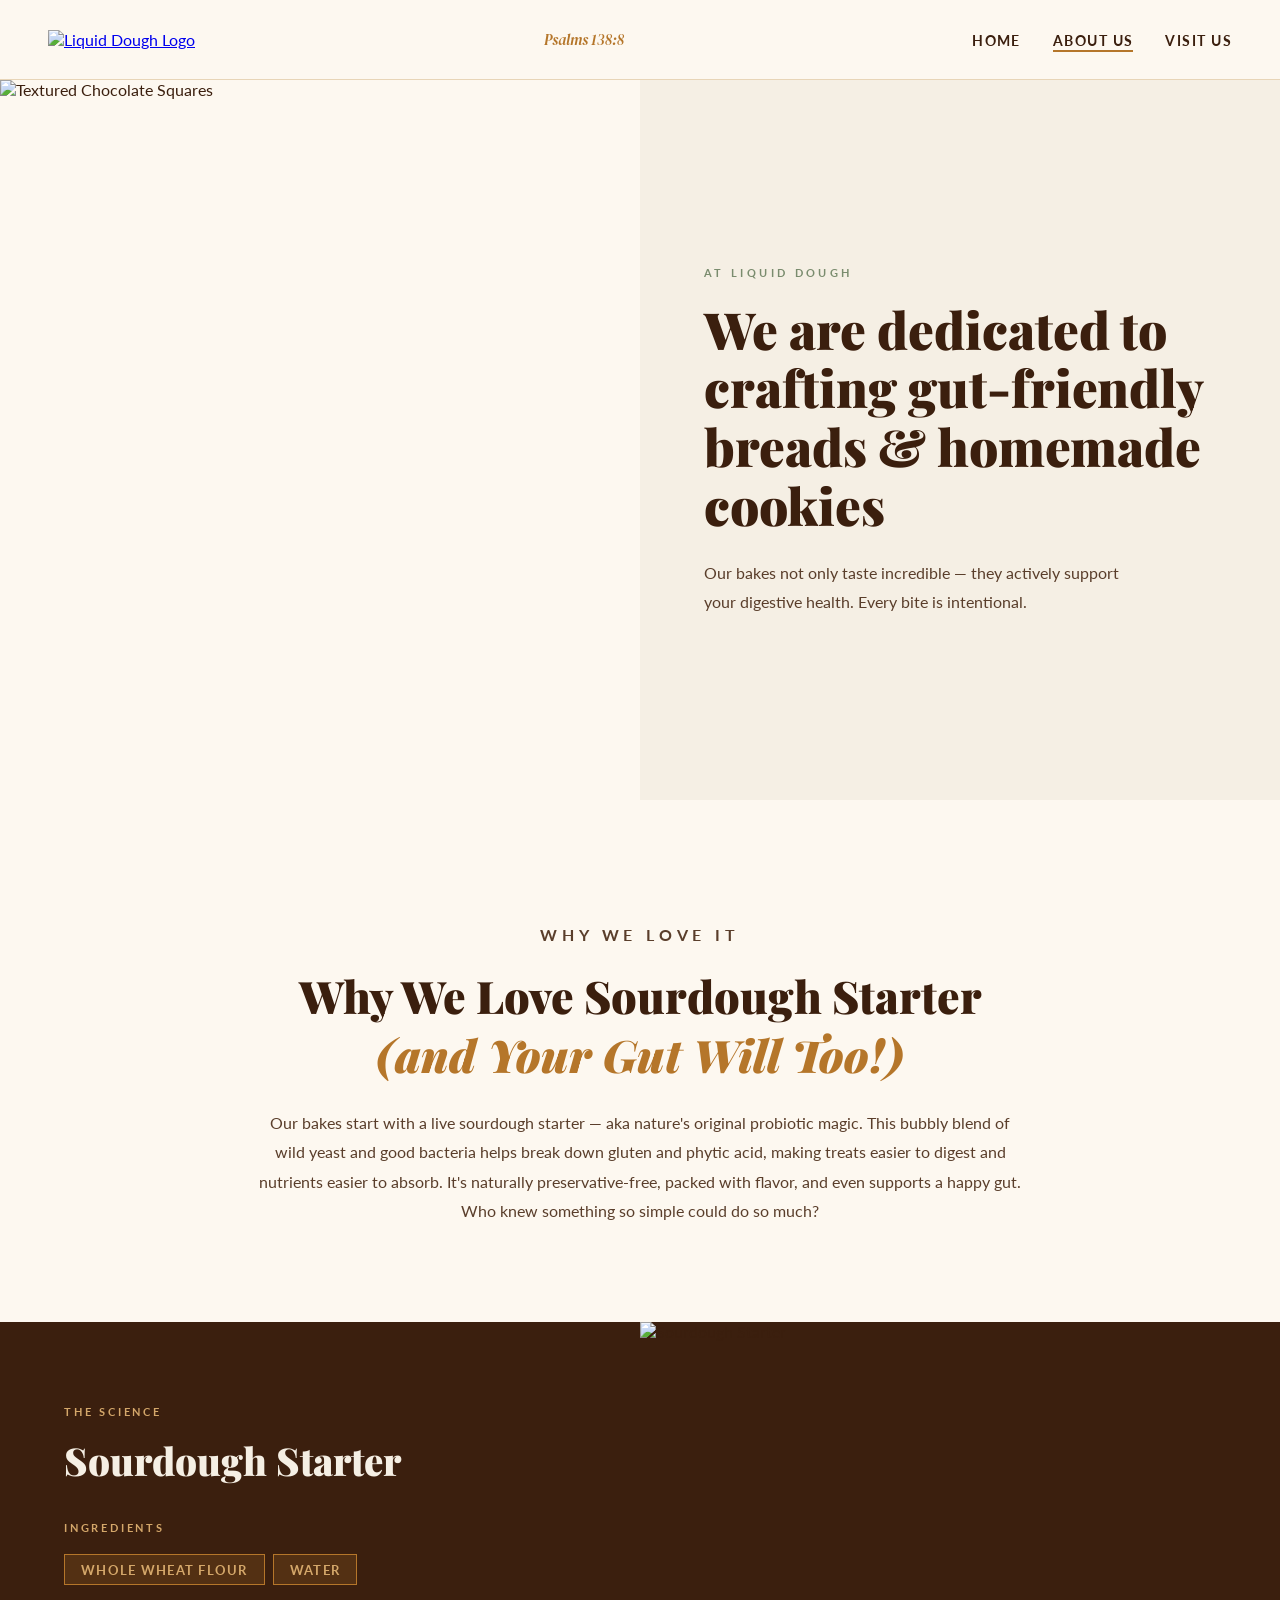
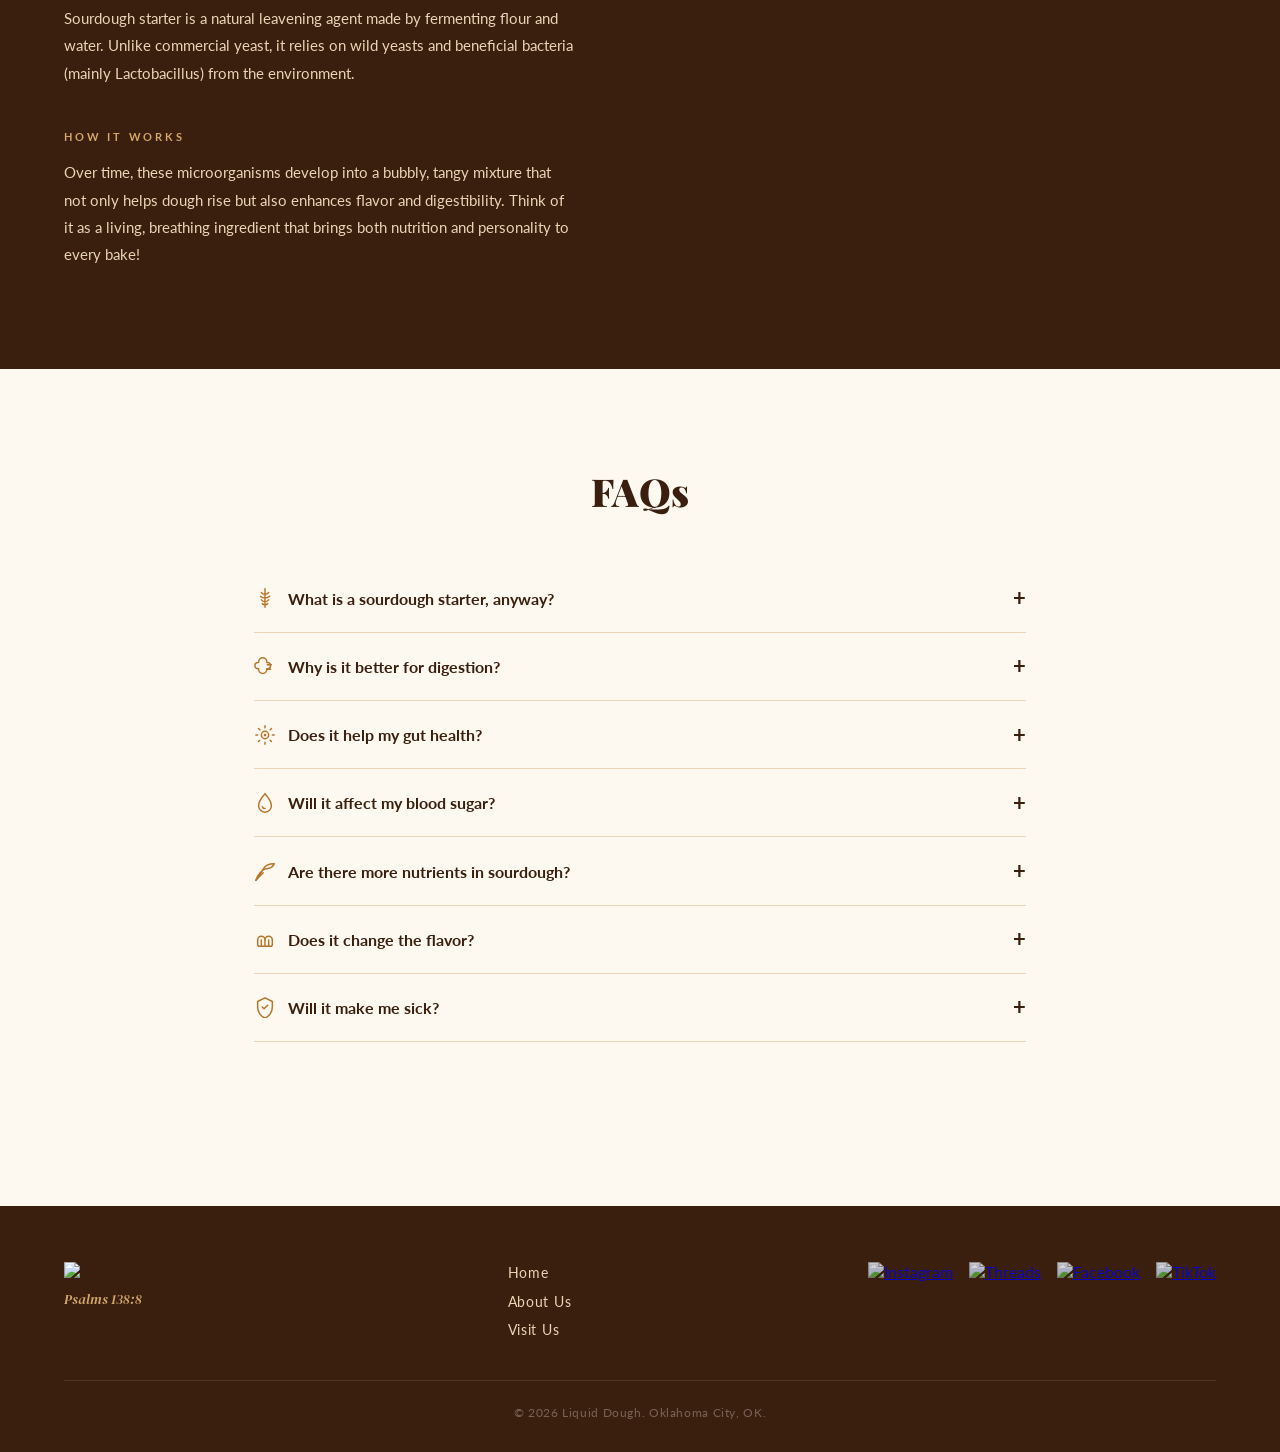
==== about.html @ f02ff195 "Update about.html" ====
<!DOCTYPE html>
<html lang="en">
<head>
  <meta charset="UTF-8" />
  <meta name="viewport" content="width=device-width, initial-scale=1.0" />
  <title>About Us | Liquid Dough</title>
  <link href="https://fonts.googleapis.com/css2?family=Playfair+Display:ital,wght@0,400;0,700;0,900;1,400;1,700&family=DM+Serif+Display:ital@0;1&family=Lato:wght@300;400;700&display=swap" rel="stylesheet">
  <style>
    *, *::before, *::after { box-sizing: border-box; margin: 0; padding: 0; }

    :root {
      --cream: #f5efe4;
      --warm-white: #fdf8f0;
      --chocolate: #3b1f0e;
      --caramel: #b5762a;
      --tan: #d4a76a;
      --sage: #7a8c6e;
      --rust: #b84c2b;
      --light-tan: #e8d5b7;
    }

    html { scroll-behavior: smooth; }
    body { background-color: var(--warm-white); color: var(--chocolate); font-family: 'Lato', sans-serif; overflow-x: hidden; }

    /* NAV */
    nav {
      position: fixed; top: 0; left: 0; right: 0; z-index: 100;
      display: flex; align-items: center; justify-content: space-between;
      padding: 0 3rem; height: 80px;
      background: rgba(253,248,240,0.92); backdrop-filter: blur(8px);
      border-bottom: 1px solid var(--light-tan);
    }
    .nav-logo img { height: 56px; transition: transform .3s; }
    .nav-logo img:hover { transform: rotate(-5deg) scale(1.05); }
    .nav-verse { font-family: 'DM Serif Display', serif; font-style: italic; color: var(--caramel); font-size: .95rem; }
    .nav-links { display: flex; gap: 2rem; list-style: none; }
    .nav-links a {
      text-decoration: none; color: var(--chocolate); font-size: .9rem;
      font-weight: 700; letter-spacing: .1em; text-transform: uppercase;
      position: relative; padding-bottom: 3px;
    }
    .nav-links a::after {
      content: ''; position: absolute; bottom: 0; left: 0; right: 0;
      height: 2px; background: var(--caramel);
      transform: scaleX(0); transform-origin: left; transition: transform .3s ease;
    }
    .nav-links a:hover::after, .nav-links a.active::after { transform: scaleX(1); }

    /* HERO */
    .about-hero {
      margin-top: 80px;
      display: grid;
      grid-template-columns: 1fr 1fr;
      min-height: 80vh;
    }
    .about-hero-img { overflow: hidden; }
    .about-hero-img img { width: 100%; height: 100%; object-fit: cover; animation: slowZoom 8s ease-out forwards; }
    .about-hero-text {
      background: var(--cream);
      display: flex; flex-direction: column; justify-content: center;
      padding: 5rem 4rem;
    }
    .about-hero-text .tag-label { font-size: .7rem; font-weight: 700; letter-spacing: .3em; text-transform: uppercase; color: var(--sage); margin-bottom: 1rem; }
    .about-hero-text h1 {
      font-family: 'Playfair Display', serif;
      font-size: clamp(2rem, 4vw, 3.5rem);
      font-weight: 900; line-height: 1.15; margin-bottom: 1.5rem;
      opacity: 0; animation: fadeUp .7s .3s forwards;
    }
    .about-hero-text p {
      font-size: 1rem; line-height: 1.8; color: #5a3e2b; max-width: 440px;
      opacity: 0; animation: fadeUp .7s .5s forwards;
    }

    /* WHY SOURDOUGH */
    .why-section { padding: 6rem 4rem; max-width: 900px; margin: 0 auto; text-align: center; }
    .why-section h2 { font-family: 'Playfair Display', serif; font-size: clamp(1.8rem, 3.5vw, 3rem); font-weight: 900; margin-bottom: .5rem; }
    .why-section h2 em { font-style: italic; color: var(--caramel); display: block; }
    .why-section p { font-size: 1rem; line-height: 1.85; color: #5a3e2b; margin-top: 1.5rem; }

    /* STARTER CARD */
    .starter-section {
      background: var(--chocolate);
      display: grid;
      grid-template-columns: 1fr 1fr;
      gap: 0;
      min-height: 60vh;
    }
    .starter-text { padding: 5rem 4rem; display: flex; flex-direction: column; justify-content: center; }
    .starter-text h3 { font-family: 'Playfair Display', serif; font-size: clamp(1.8rem, 3vw, 2.8rem); font-weight: 900; color: var(--cream); margin-bottom: 1.5rem; }
    .starter-text .starter-label { font-size: .7rem; font-weight: 700; letter-spacing: .25em; text-transform: uppercase; color: var(--tan); margin-bottom: .75rem; }
    .starter-text p { font-size: .95rem; line-height: 1.8; color: var(--light-tan); margin-bottom: 1.25rem; }
    .ingredient-pill {
      display: inline-block;
      background: rgba(181,118,42,.2);
      border: 1px solid var(--caramel);
      color: var(--tan);
      font-size: .8rem;
      font-weight: 700;
      letter-spacing: .1em;
      text-transform: uppercase;
      padding: .4rem 1rem;
      margin: .25rem .25rem 0 0;
    }
    .starter-img { overflow: hidden; }
    .starter-img img { width: 100%; height: 100%; object-fit: cover; transition: transform .8s ease; }
    .starter-img:hover img { transform: scale(1.04); }

    /* FAQ */
    .faq-section { padding: 6rem 4rem; max-width: 900px; margin: 0 auto; }
    .faq-section h2 { font-family: 'Playfair Display', serif; font-size: clamp(1.8rem, 3vw, 2.8rem); font-weight: 900; margin-bottom: 3rem; text-align: center; }
    .faq-item {
      border-bottom: 1px solid var(--light-tan);
      padding: 0;
      margin-bottom: 0;
      overflow: hidden;
    }
    .faq-q {
      width: 100%; background: none; border: none; cursor: pointer;
      display: flex; align-items: center; justify-content: space-between;
      padding: 1.4rem 0;
      font-family: 'Lato', sans-serif;
      font-size: 1rem; font-weight: 700; color: var(--chocolate);
      text-align: left; gap: 1rem;
    }
    .faq-q-inner {
      display: flex; align-items: center; gap: .75rem;
    }
    .faq-icon {
      width: 22px; height: 22px; flex-shrink: 0;
      color: var(--caramel);
    }
    .faq-q .faq-plus { font-size: 1.4rem; line-height: 1; transition: transform .3s; flex-shrink: 0; }
    .faq-item.open .faq-q .faq-plus { transform: rotate(45deg); }
    .faq-a {
      max-height: 0; overflow: hidden;
      font-size: .95rem; line-height: 1.8; color: #5a3e2b;
      transition: max-height .4s ease, padding .4s ease;
      padding-left: 2.75rem;
    }
    .faq-item.open .faq-a { max-height: 300px; padding-bottom: 1.25rem; }

    /* FOOTER */
    footer { background: var(--chocolate); padding: 3.5rem 4rem 2rem; }
    .footer-top { display: flex; justify-content: space-between; align-items: flex-start; flex-wrap: wrap; gap: 2rem; padding-bottom: 2rem; border-bottom: 1px solid rgba(255,255,255,.1); margin-bottom: 1.5rem; }
    .footer-brand img { height: 60px; margin-bottom: .5rem; }
    .footer-brand p { font-family: 'DM Serif Display', serif; font-style: italic; color: var(--tan); font-size: .9rem; }
    .footer-links { list-style: none; }
    .footer-links li { margin-bottom: .6rem; }
    .footer-links a { color: var(--light-tan); text-decoration: none; font-size: .85rem; letter-spacing: .05em; transition: color .2s; }
    .footer-links a:hover { color: var(--tan); }
    .footer-socials { display: flex; gap: 1rem; align-items: center; }
    .footer-socials a img { height: 30px; opacity: .8; transition: opacity .2s, transform .2s; }
    .footer-socials a:hover img { opacity: 1; transform: scale(1.15); }
    .footer-bottom { text-align: center; color: rgba(255,255,255,.3); font-size: .78rem; letter-spacing: .05em; }

    /* SCROLL REVEAL */
    .reveal { opacity: 0; transform: translateY(30px); transition: opacity .7s ease, transform .7s ease; }
    .reveal.visible { opacity: 1; transform: none; }

    .tag-label { font-size: .7rem; font-weight: 700; letter-spacing: .3em; text-transform: uppercase; color: var(--sage); margin-bottom: 1rem; }

    @keyframes fadeUp { to { opacity: 1; transform: none; } from { opacity: 0; transform: translateY(20px); } }
    @keyframes marquee { 0% { transform: translateX(0); } 100% { transform: translateX(-50%); } }
    @keyframes slowZoom { from { transform: scale(1.08); } to { transform: scale(1); } }

    @media (max-width: 768px) {
      nav { padding: 0 1.5rem; }
      .nav-verse { display: none; }
      .about-hero, .starter-section { grid-template-columns: 1fr; }
      .about-hero-text { padding: 3rem 1.5rem; }
      .about-hero-img { height: 55vw; }
      .why-section, .faq-section { padding: 4rem 1.5rem; }
      .starter-text { padding: 3rem 1.5rem; }
      .starter-img { height: 55vw; }
      footer { padding: 2.5rem 1.5rem 1.5rem; }
    }
  </style>
</head>
<body>

<nav>
  <a href="index.html" class="nav-logo">
    <img src="https://static.wixstatic.com/media/1f6547_4c6fc7a312854b838bf3c9f92f42eb90~mv2.png/v1/fill/w_112,h_112,al_c,q_85,usm_0.66_1.00_0.01,enc_avif,quality_auto/Liquid%20D%20LOGO.png" alt="Liquid Dough Logo" />
  </a>
  <span class="nav-verse">Psalms 138:8</span>
  <ul class="nav-links">
    <li><a href="index.html">Home</a></li>
    <li><a href="about.html" class="active">About Us</a></li>
    <li><a href="visit.html">Visit Us</a></li>
  </ul>
</nav>

<!-- HERO -->
<section class="about-hero">
  <div class="about-hero-img">
    <img src="https://static.wixstatic.com/media/11062b_d3035e46ddb74c469f4fc1bf6c858a73~mv2.jpg/v1/fill/w_610,h_640,al_c,q_85,usm_0.66_1.00_0.01,enc_avif,quality_auto/11062b_d3035e46ddb74c469f4fc1bf6c858a73~mv2.jpg" alt="Textured Chocolate Squares" />
  </div>
  <div class="about-hero-text">
    <p class="tag-label">At Liquid Dough</p>
    <h1>We are dedicated to crafting gut-friendly breads &amp; homemade cookies</h1>
    <p>Our bakes not only taste incredible — they actively support your digestive health. Every bite is intentional.</p>
  </div>
</section>

<!-- WHY SOURDOUGH -->
<section class="why-section">
  <div class="reveal">
    <p class="tag-label" style="text-align:center;">Why We Love It</p>
    <h2>Why We Love Sourdough Starter <em>(and Your Gut Will Too!)</em></h2>
    <p>Our bakes start with a live sourdough starter — aka nature's original probiotic magic. This bubbly blend of wild yeast and good bacteria helps break down gluten and phytic acid, making treats easier to digest and nutrients easier to absorb. It's naturally preservative-free, packed with flavor, and even supports a happy gut. Who knew something so simple could do so much?</p>
  </div>
</section>

<!-- STARTER BREAKDOWN -->
<section class="starter-section">
  <div class="starter-text reveal">
    <p class="starter-label">The Science</p>
    <h3>Sourdough Starter</h3>
    <p class="starter-label" style="margin-top:.5rem">Ingredients</p>
    <div style="margin-bottom:1.25rem;">
      <span class="ingredient-pill">Whole Wheat Flour</span>
      <span class="ingredient-pill">Water</span>
    </div>
    <p>Sourdough starter is a natural leavening agent made by fermenting flour and water. Unlike commercial yeast, it relies on wild yeasts and beneficial bacteria (mainly Lactobacillus) from the environment.</p>
    <p class="starter-label" style="margin-top:1.25rem">How It Works</p>
    <p>Over time, these microorganisms develop into a bubbly, tangy mixture that not only helps dough rise but also enhances flavor and digestibility. Think of it as a living, breathing ingredient that brings both nutrition and personality to every bake!</p>
  </div>
  <div class="starter-img reveal">
    <img src="https://static.wixstatic.com/media/1f6547_bf2c45f946eb4ed4a650173739ef3ab2~mv2.png/v1/fill/w_991,h_973,al_c,q_90,usm_0.66_1.00_0.01,enc_avif,quality_auto/Sourdough%20starter.png" alt="Sourdough Starter" />
  </div>
</section>

<!-- FAQ -->
<section class="faq-section">
  <h2 class="reveal">FAQs</h2>

  <!-- Wheat / grain icon -->
  <div class="faq-item reveal">
    <button class="faq-q">
      <span class="faq-q-inner">
        <svg class="faq-icon" viewBox="0 0 24 24" fill="none" stroke="currentColor" stroke-width="1.6" stroke-linecap="round" stroke-linejoin="round" aria-hidden="true">
          <path d="M12 2v20M8 6c0 0 1.5 2 4 2s4-2 4-2M7 10c0 0 2 2 5 2s5-2 5-2M8 14c0 0 1.5 2 4 2s4-2 4-2M9 18c0 0 1 1.5 3 1.5S15 18 15 18"/>
        </svg>
        What is a sourdough starter, anyway?
      </span>
      <span class="faq-plus">+</span>
    </button>
    <div class="faq-a">It's a live mix of flour and water fermented over time, full of wild yeast and good bacteria. It's what we use instead of commercial yeast to naturally leaven (raise) our baked goods.</div>
  </div>

  <!-- Brain / mind icon -->
  <div class="faq-item reveal">
    <button class="faq-q">
      <span class="faq-q-inner">
        <svg class="faq-icon" viewBox="0 0 24 24" fill="none" stroke="currentColor" stroke-width="1.6" stroke-linecap="round" stroke-linejoin="round" aria-hidden="true">
          <path d="M9.5 2a4.5 4.5 0 0 1 4.5 4.5v.5h.5a3.5 3.5 0 0 1 0 7H14v.5a4.5 4.5 0 0 1-9 0V14h-.5a3.5 3.5 0 0 1 0-7H5v-.5A4.5 4.5 0 0 1 9.5 2z"/>
          <path d="M14.5 9.5H19M14.5 14.5H18"/>
        </svg>
        Why is it better for digestion?
      </span>
      <span class="faq-plus">+</span>
    </button>
    <div class="faq-a">The natural fermentation process breaks down gluten and phytic acid, making our breads and cookies easier on the gut — and friendlier for sensitive tummies.</div>
  </div>

  <!-- Microbe / cell icon -->
  <div class="faq-item reveal">
    <button class="faq-q">
      <span class="faq-q-inner">
        <svg class="faq-icon" viewBox="0 0 24 24" fill="none" stroke="currentColor" stroke-width="1.6" stroke-linecap="round" stroke-linejoin="round" aria-hidden="true">
          <circle cx="12" cy="12" r="4"/>
          <path d="M12 2v2M12 20v2M2 12h2M20 12h2M4.93 4.93l1.41 1.41M17.66 17.66l1.41 1.41M4.93 19.07l1.41-1.41M17.66 6.34l1.41-1.41"/>
          <circle cx="12" cy="12" r="1.5" fill="currentColor" stroke="none"/>
        </svg>
        Does it help my gut health?
      </span>
      <span class="faq-plus">+</span>
    </button>
    <div class="faq-a">Yes! The beneficial Lactobacillus bacteria in sourdough can support a healthy microbiome, giving your digestive system some love with every bite.</div>
  </div>

  <!-- Blood drop / droplet icon -->
  <div class="faq-item reveal">
    <button class="faq-q">
      <span class="faq-q-inner">
        <svg class="faq-icon" viewBox="0 0 24 24" fill="none" stroke="currentColor" stroke-width="1.6" stroke-linecap="round" stroke-linejoin="round" aria-hidden="true">
          <path d="M12 2C12 2 5 10 5 15a7 7 0 0 0 14 0c0-5-7-13-7-13z"/>
          <path d="M9 16a3 3 0 0 0 3 2"/>
        </svg>
        Will it affect my blood sugar?
      </span>
      <span class="faq-plus">+</span>
    </button>
    <div class="faq-a">Sourdough has a lower glycemic impact compared to conventional breads, meaning it's less likely to spike your blood sugar and keeps you feeling satisfied longer.</div>
  </div>

  <!-- Leaf / plant icon -->
  <div class="faq-item reveal">
    <button class="faq-q">
      <span class="faq-q-inner">
        <svg class="faq-icon" viewBox="0 0 24 24" fill="none" stroke="currentColor" stroke-width="1.6" stroke-linecap="round" stroke-linejoin="round" aria-hidden="true">
          <path d="M2 22c0 0 4-10 10-12 4-1.5 8 0 10-6-6 0-10 2-12 6C8 14 6 18 2 22z"/>
          <path d="M2 22l8-8"/>
        </svg>
        Are there more nutrients in sourdough?
      </span>
      <span class="faq-plus">+</span>
    </button>
    <div class="faq-a">Absolutely! Fermentation makes nutrients like B vitamins, iron, and magnesium more available for your body to absorb.</div>
  </div>

  <!-- Loaf / bread icon -->
  <div class="faq-item reveal">
    <button class="faq-q">
      <span class="faq-q-inner">
        <svg class="faq-icon" viewBox="0 0 24 24" fill="none" stroke="currentColor" stroke-width="1.6" stroke-linecap="round" stroke-linejoin="round" aria-hidden="true">
          <path d="M4 13V18a2 2 0 0 0 2 2h12a2 2 0 0 0 2-2v-5"/>
          <path d="M20 13a4 4 0 0 0-8 0 4 4 0 0 0-8 0"/>
          <line x1="8" y1="13" x2="8" y2="20"/>
          <line x1="16" y1="13" x2="16" y2="20"/>
          <line x1="12" y1="13" x2="12" y2="20"/>
        </svg>
        Does it change the flavor?
      </span>
      <span class="faq-plus">+</span>
    </button>
    <div class="faq-a">Oh yes — in the best way. When using sourdough as a leavening agent, it adds a subtle tang and rich complexity. When using a small amount for nutritional benefits, it does not change the taste of your baked goods.</div>
  </div>

  <!-- Shield / safety icon -->
  <div class="faq-item reveal">
    <button class="faq-q">
      <span class="faq-q-inner">
        <svg class="faq-icon" viewBox="0 0 24 24" fill="none" stroke="currentColor" stroke-width="1.6" stroke-linecap="round" stroke-linejoin="round" aria-hidden="true">
          <path d="M12 2L4 6v6c0 5.5 3.5 10.7 8 12 4.5-1.3 8-6.5 8-12V6l-8-4z"/>
          <polyline points="9 12 11 14 15 10"/>
        </svg>
        Will it make me sick?
      </span>
      <span class="faq-plus">+</span>
    </button>
    <div class="faq-a">Not at all — when handled properly, sourdough starter is safe and has been used for centuries! The acidity and good bacteria actually help keep harmful microbes out. We take extra care in our kitchen to keep it happy, healthy, and safe for you.</div>
  </div>

  <!-- Home / house icon -->
  <div class="faq-item reveal">
    <button class="faq-q">
      <span class="faq-q-inner">
        <svg class="faq-icon" viewBox="0 0 24 24" fill="none" stroke="currentColor" stroke-width="1.6" stroke-linecap="round" stroke-linejoin="round" aria-hidden="true">
          <path d="M3 9.5L12 3l9 6.5V20a1 1 0 0 1-1 1H4a1 1 0 0 1-1-1V9.5z"/>
          <path d="M9 21V12h6v9"/>
        </svg>
        Is it safe to make at home?
      </span>
      <span class="faq-plus">+</span>
    </button>
    <div class="faq-a">Yes! Making a sourdough starter at home is perfectly safe with clean utensils, filtered water, and a little patience. As it ferments, the acidity naturally prevents harmful bacteria from growing. Just follow a trusted recipe and keep it in a clean jar — you'll have your own bubbling magic in no time!</div>
  </div>

</section>

<!-- FOOTER -->
<footer>
  <div class="footer-top">
    <div class="footer-brand">
      <img src="https://static.wixstatic.com/media/1f6547_4c6fc7a312854b838bf3c9f92f42eb90~mv2.png/v1/fill/w_112,h_112,al_c,q_85,usm_0.66_1.00_0.01,enc_avif,quality_auto/Liquid%20D%20LOGO.png" alt="Liquid Dough Logo" />
      <p>Psalms 138:8</p>
    </div>
    <ul class="footer-links">
      <li><a href="index.html">Home</a></li>
      <li><a href="about.html">About Us</a></li>
      <li><a href="visit.html">Visit Us</a></li>
    </ul>
    <div class="footer-socials">
      <a href="https://www.instagram.com/liquiddough_" target="_blank"><img src="https://static.wixstatic.com/media/11062b_55e4be1e75564866b6c28290f9a9d271~mv2.png/v1/fill/w_39,h_39,al_c,q_85,usm_0.66_1.00_0.01,enc_avif,quality_auto/11062b_55e4be1e75564866b6c28290f9a9d271~mv2.png" alt="Instagram" /></a>
      <a href="https://www.threads.com/@liquiddough_" target="_blank"><img src="https://static.wixstatic.com/media/11062b_203532116d954961af6765993d2319a5~mv2.png/v1/fill/w_39,h_39,al_c,q_85,usm_0.66_1.00_0.01,enc_avif,quality_auto/11062b_203532116d954961af6765993d2319a5~mv2.png" alt="Threads" /></a>
      <a href="https://www.facebook.com/profile.php?id=61576407923630" target="_blank"><img src="https://static.wixstatic.com/media/11062b_2381e8a6e7444f4f902e7b649aa3f0ac~mv2.png/v1/fill/w_39,h_39,al_c,q_85,usm_0.66_1.00_0.01,enc_avif,quality_auto/11062b_2381e8a6e7444f4f902e7b649aa3f0ac~mv2.png" alt="Facebook" /></a>
      <a href="https://www.tiktok.com/@liquid.dough" target="_blank"><img src="https://static.wixstatic.com/media/11062b_69d309d6dbde492fae325fb0deca6556~mv2.png/v1/fill/w_39,h_39,al_c,q_85,usm_0.66_1.00_0.01,enc_avif,quality_auto/11062b_69d309d6dbde492fae325fb0deca6556~mv2.png" alt="TikTok" /></a>
    </div>
  </div>
  <p class="footer-bottom">© 2026 Liquid Dough. Oklahoma City, OK.</p>
</footer>

<script>
  // Scroll reveal
  const revealEls = document.querySelectorAll('.reveal');
  const observer = new IntersectionObserver((entries) => {
    entries.forEach((e, i) => {
      if (e.isIntersecting) {
        setTimeout(() => e.target.classList.add('visible'), i * 80);
        observer.unobserve(e.target);
      }
    });
  }, { threshold: 0.1 });
  revealEls.forEach(el => observer.observe(el));

  // FAQ accordion
  document.querySelectorAll('.faq-q').forEach(btn => {
    btn.addEventListener('click', () => {
      const item = btn.closest('.faq-item');
      const isOpen = item.classList.contains('open');
      document.querySelectorAll('.faq-item').forEach(i => i.classList.remove('open'));
      if (!isOpen) item.classList.add('open');
    });
  });
</script>
</body>
</html>
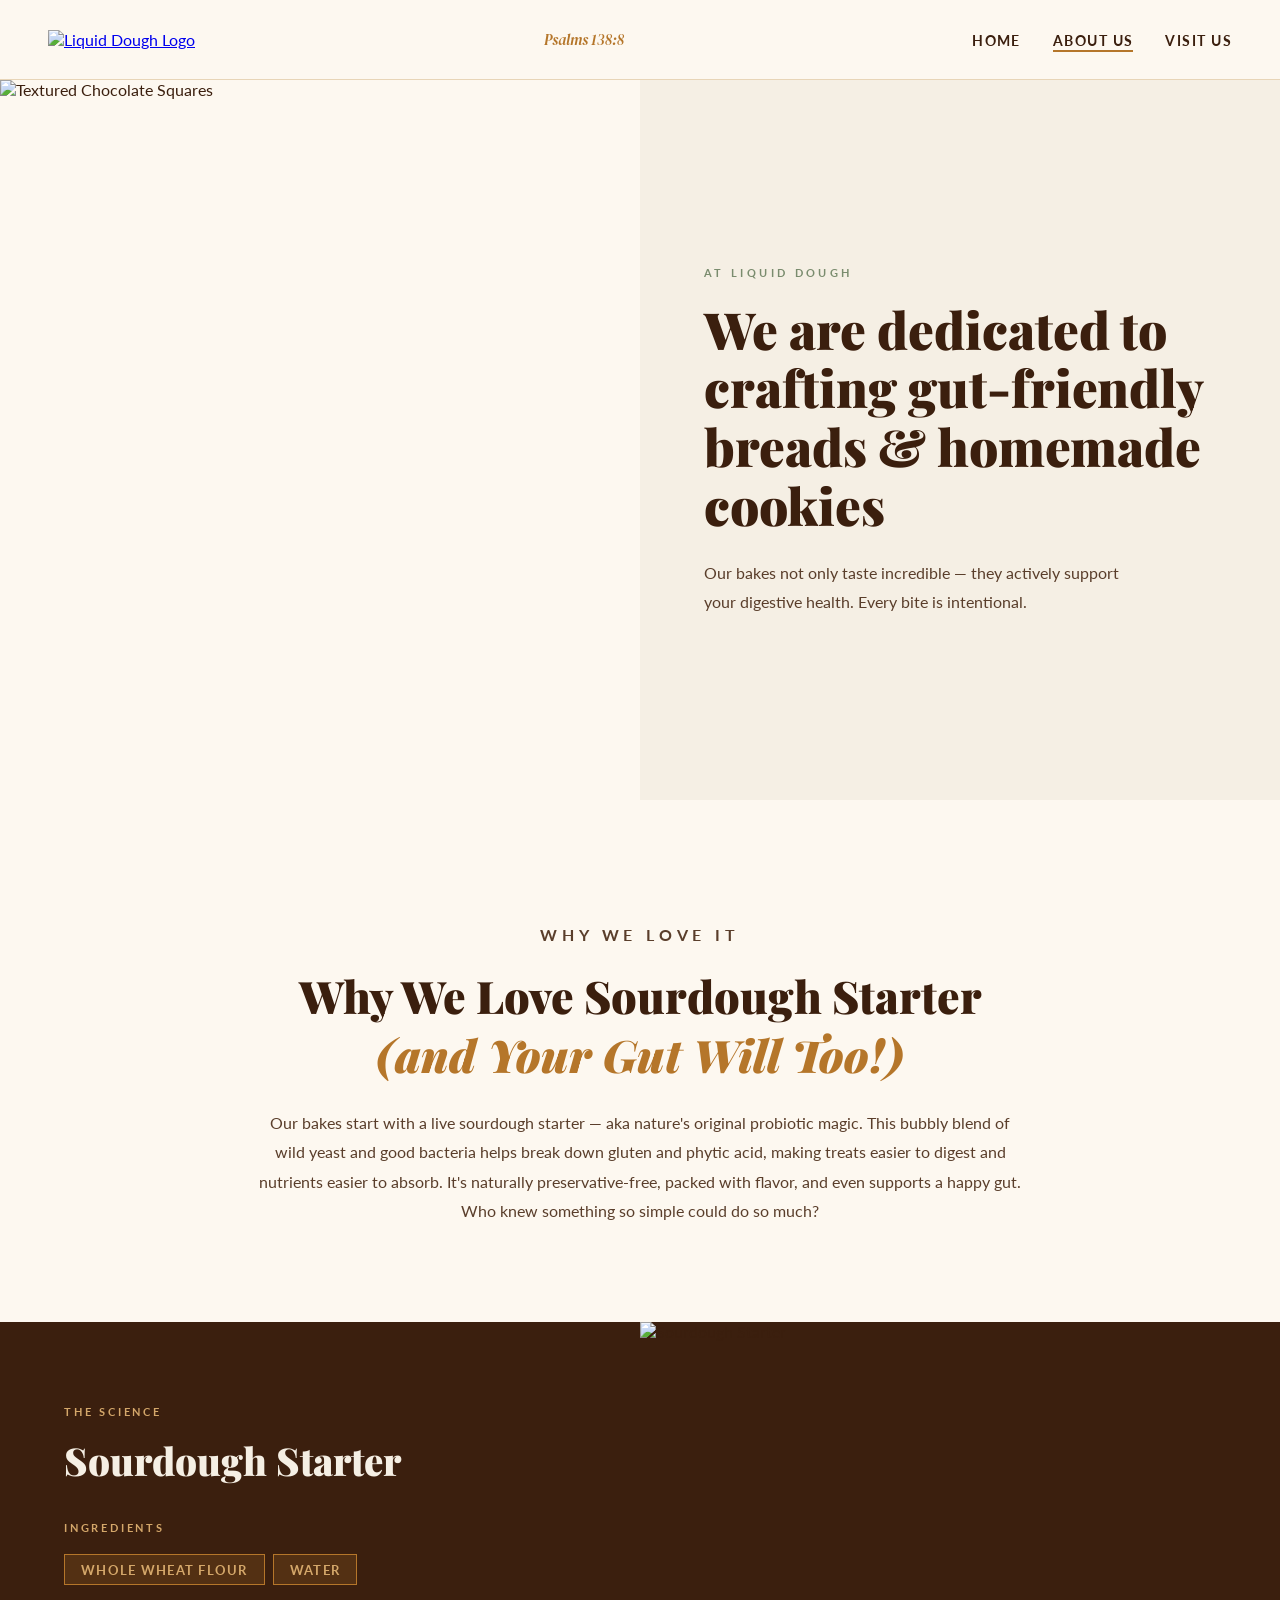
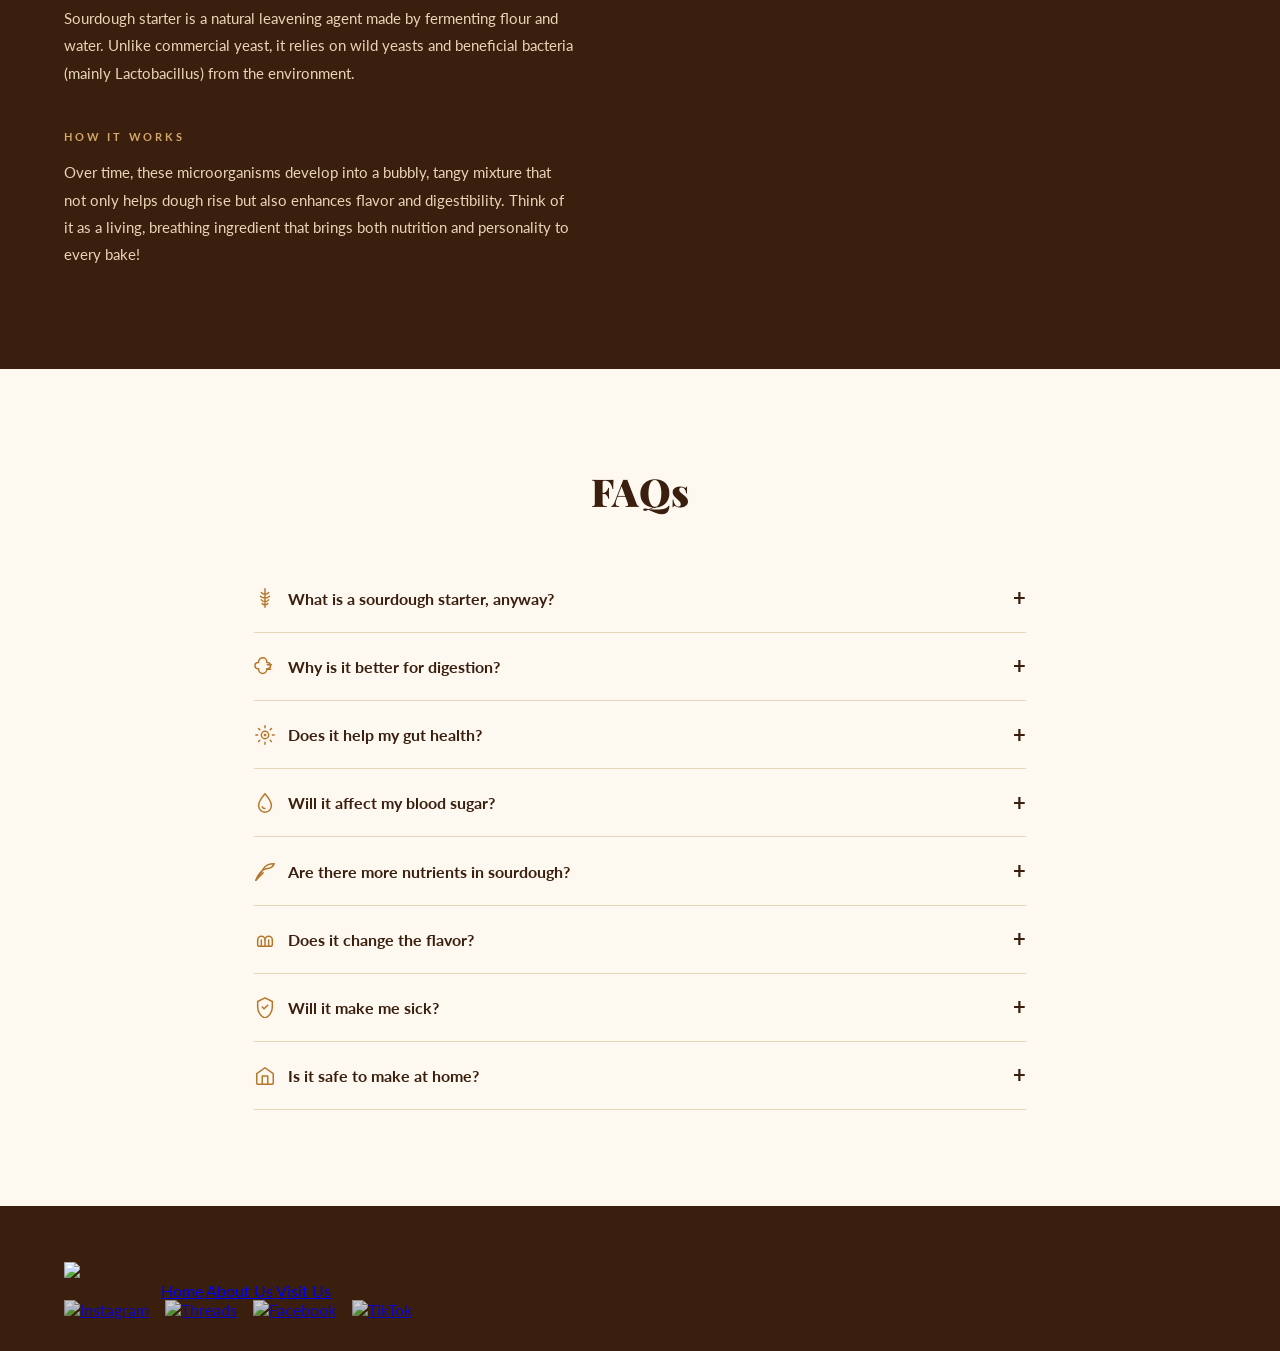
==== commit 51122ce7: "Update about.html" ====
--- a/about.html
+++ b/about.html
@@ -359,29 +359,38 @@
   </div>
 
 </section>
-
-<!-- FOOTER -->
-<footer>
-  <div class="footer-top">
-    <div class="footer-brand">
-      <img src="https://static.wixstatic.com/media/1f6547_4c6fc7a312854b838bf3c9f92f42eb90~mv2.png/v1/fill/w_112,h_112,al_c,q_85,usm_0.66_1.00_0.01,enc_avif,quality_auto/Liquid%20D%20LOGO.png" alt="Liquid Dough Logo" />
-      <p>Psalms 138:8</p>
+ <!-- ══════════════════════════════════════
+       FOOTER
+  ══════════════════════════════════════ -->
+  <footer>
+    <div class="footer-logo">
+      <img
+        src="https://static.wixstatic.com/media/1f6547_4c6fc7a312854b838bf3c9f92f42eb90~mv2.png/v1/fill/w_112,h_112,al_c,q_85,usm_0.66_1.00_0.01,enc_avif,quality_auto/Liquid%20D%20LOGO.png"
+        alt="Liquid Dough Logo"
+      />
     </div>
-    <ul class="footer-links">
-      <li><a href="index.html">Home</a></li>
-      <li><a href="about.html">About Us</a></li>
-      <li><a href="visit.html">Visit Us</a></li>
-    </ul>
+    <div class="footer-nav">
+      <span class="footer-verse">Psalms 138:8</span>
+      <a href="index.html">Home</a>
+      <a href="about.html">About Us</a>
+      <a href="visit.html">Visit Us</a>
+      <span class="footer-copy">© 2026 Liquid Dough</span>
+    </div>
     <div class="footer-socials">
-      <a href="https://www.instagram.com/liquiddough_" target="_blank"><img src="https://static.wixstatic.com/media/11062b_55e4be1e75564866b6c28290f9a9d271~mv2.png/v1/fill/w_39,h_39,al_c,q_85,usm_0.66_1.00_0.01,enc_avif,quality_auto/11062b_55e4be1e75564866b6c28290f9a9d271~mv2.png" alt="Instagram" /></a>
-      <a href="https://www.threads.com/@liquiddough_" target="_blank"><img src="https://static.wixstatic.com/media/11062b_203532116d954961af6765993d2319a5~mv2.png/v1/fill/w_39,h_39,al_c,q_85,usm_0.66_1.00_0.01,enc_avif,quality_auto/11062b_203532116d954961af6765993d2319a5~mv2.png" alt="Threads" /></a>
-      <a href="https://www.facebook.com/profile.php?id=61576407923630" target="_blank"><img src="https://static.wixstatic.com/media/11062b_2381e8a6e7444f4f902e7b649aa3f0ac~mv2.png/v1/fill/w_39,h_39,al_c,q_85,usm_0.66_1.00_0.01,enc_avif,quality_auto/11062b_2381e8a6e7444f4f902e7b649aa3f0ac~mv2.png" alt="Facebook" /></a>
-      <a href="https://www.tiktok.com/@liquid.dough" target="_blank"><img src="https://static.wixstatic.com/media/11062b_69d309d6dbde492fae325fb0deca6556~mv2.png/v1/fill/w_39,h_39,al_c,q_85,usm_0.66_1.00_0.01,enc_avif,quality_auto/11062b_69d309d6dbde492fae325fb0deca6556~mv2.png" alt="TikTok" /></a>
+      <a href="https://www.instagram.com/liquiddough_" target="_blank" rel="noopener">
+        <img src="https://static.wixstatic.com/media/11062b_55e4be1e75564866b6c28290f9a9d271~mv2.png/v1/fill/w_39,h_39,al_c,q_85,usm_0.66_1.00_0.01,enc_avif,quality_auto/11062b_55e4be1e75564866b6c28290f9a9d271~mv2.png" alt="Instagram" />
+      </a>
+      <a href="https://www.threads.com/@liquiddough_" target="_blank" rel="noopener">
+        <img src="https://static.wixstatic.com/media/11062b_203532116d954961af6765993d2319a5~mv2.png/v1/fill/w_39,h_39,al_c,q_85,usm_0.66_1.00_0.01,enc_avif,quality_auto/11062b_203532116d954961af6765993d2319a5~mv2.png" alt="Threads" />
+      </a>
+      <a href="https://www.facebook.com/profile.php?id=61576407923630" target="_blank" rel="noopener">
+        <img src="https://static.wixstatic.com/media/11062b_2381e8a6e7444f4f902e7b649aa3f0ac~mv2.png/v1/fill/w_39,h_39,al_c,q_85,usm_0.66_1.00_0.01,enc_avif,quality_auto/11062b_2381e8a6e7444f4f902e7b649aa3f0ac~mv2.png" alt="Facebook" />
+      </a>
+      <a href="https://www.tiktok.com/@liquid.dough" target="_blank" rel="noopener">
+        <img src="https://static.wixstatic.com/media/11062b_69d309d6dbde492fae325fb0deca6556~mv2.png/v1/fill/w_39,h_39,al_c,q_85,usm_0.66_1.00_0.01,enc_avif,quality_auto/11062b_69d309d6dbde492fae325fb0deca6556~mv2.png" alt="TikTok" />
+      </a>
     </div>
-  </div>
-  <p class="footer-bottom">© 2026 Liquid Dough. Oklahoma City, OK.</p>
-</footer>
-
+  </footer>
 <script>
   // Scroll reveal
   const revealEls = document.querySelectorAll('.reveal');
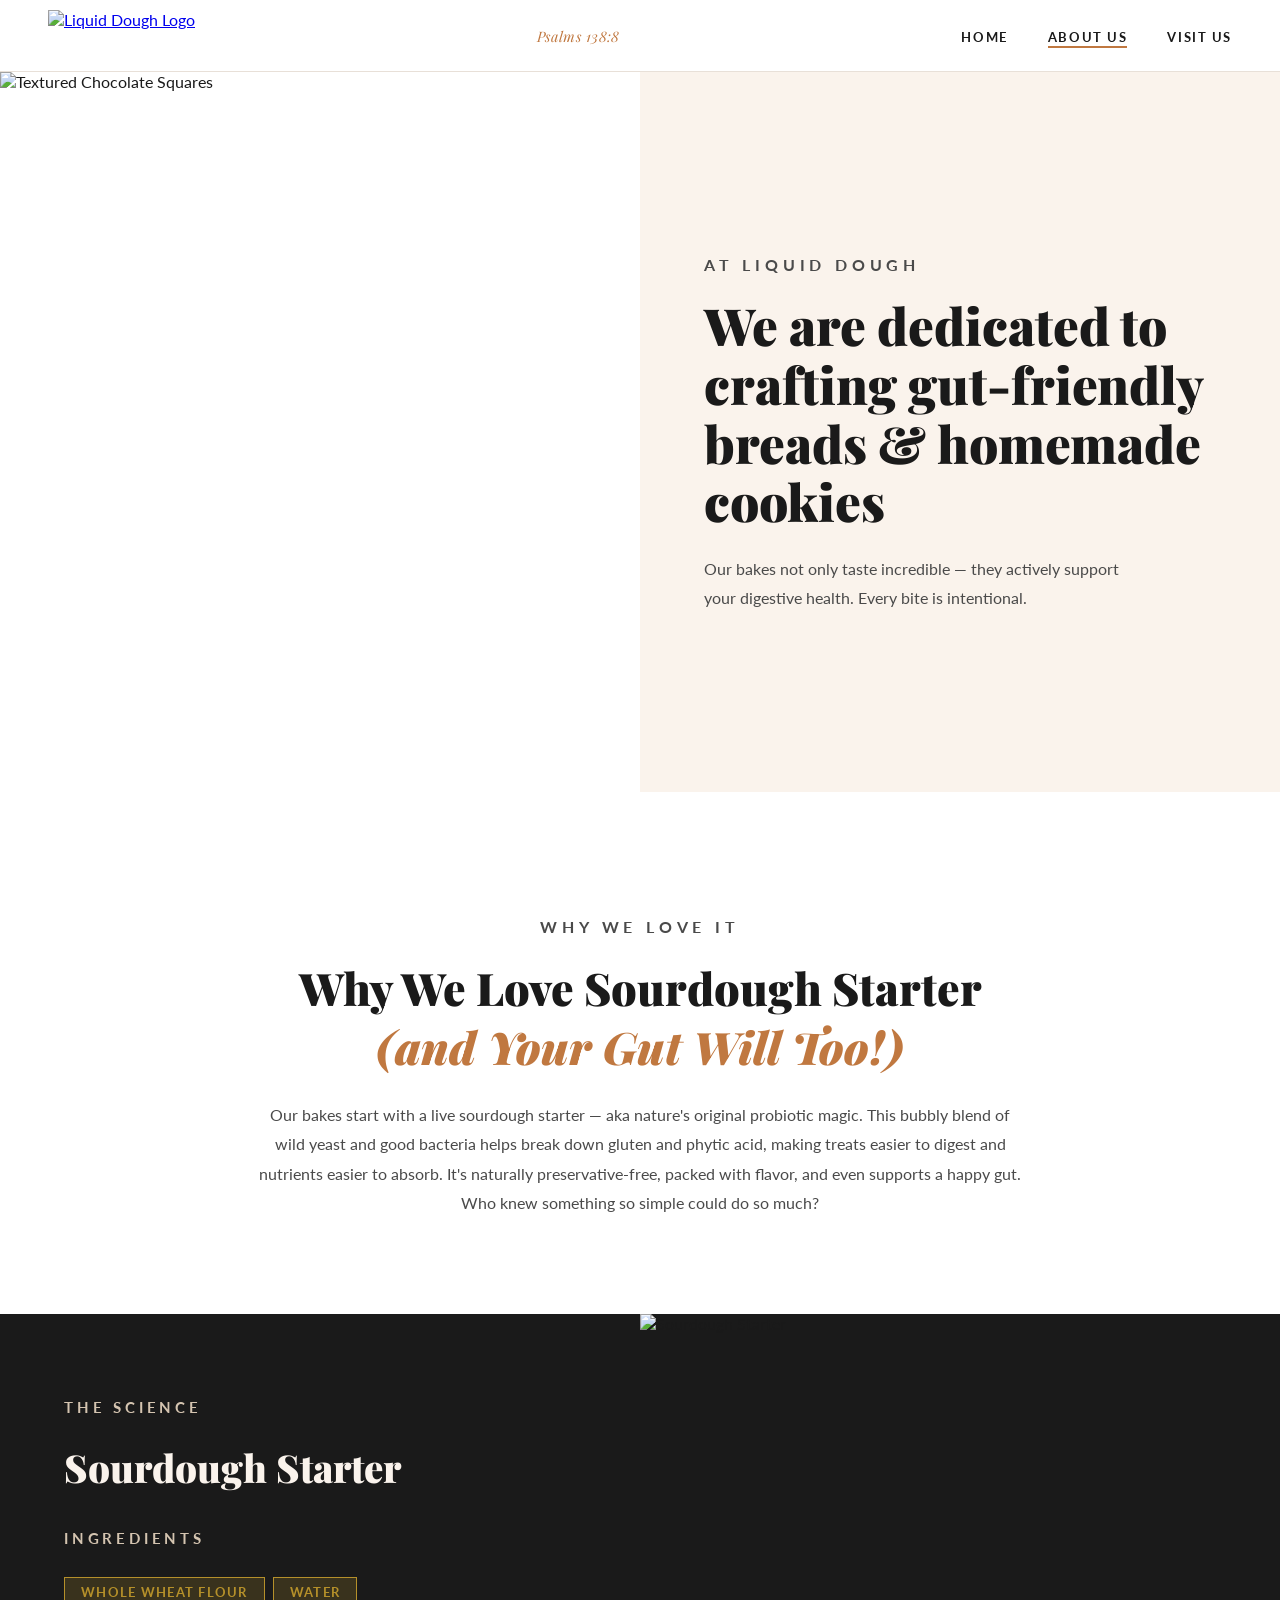
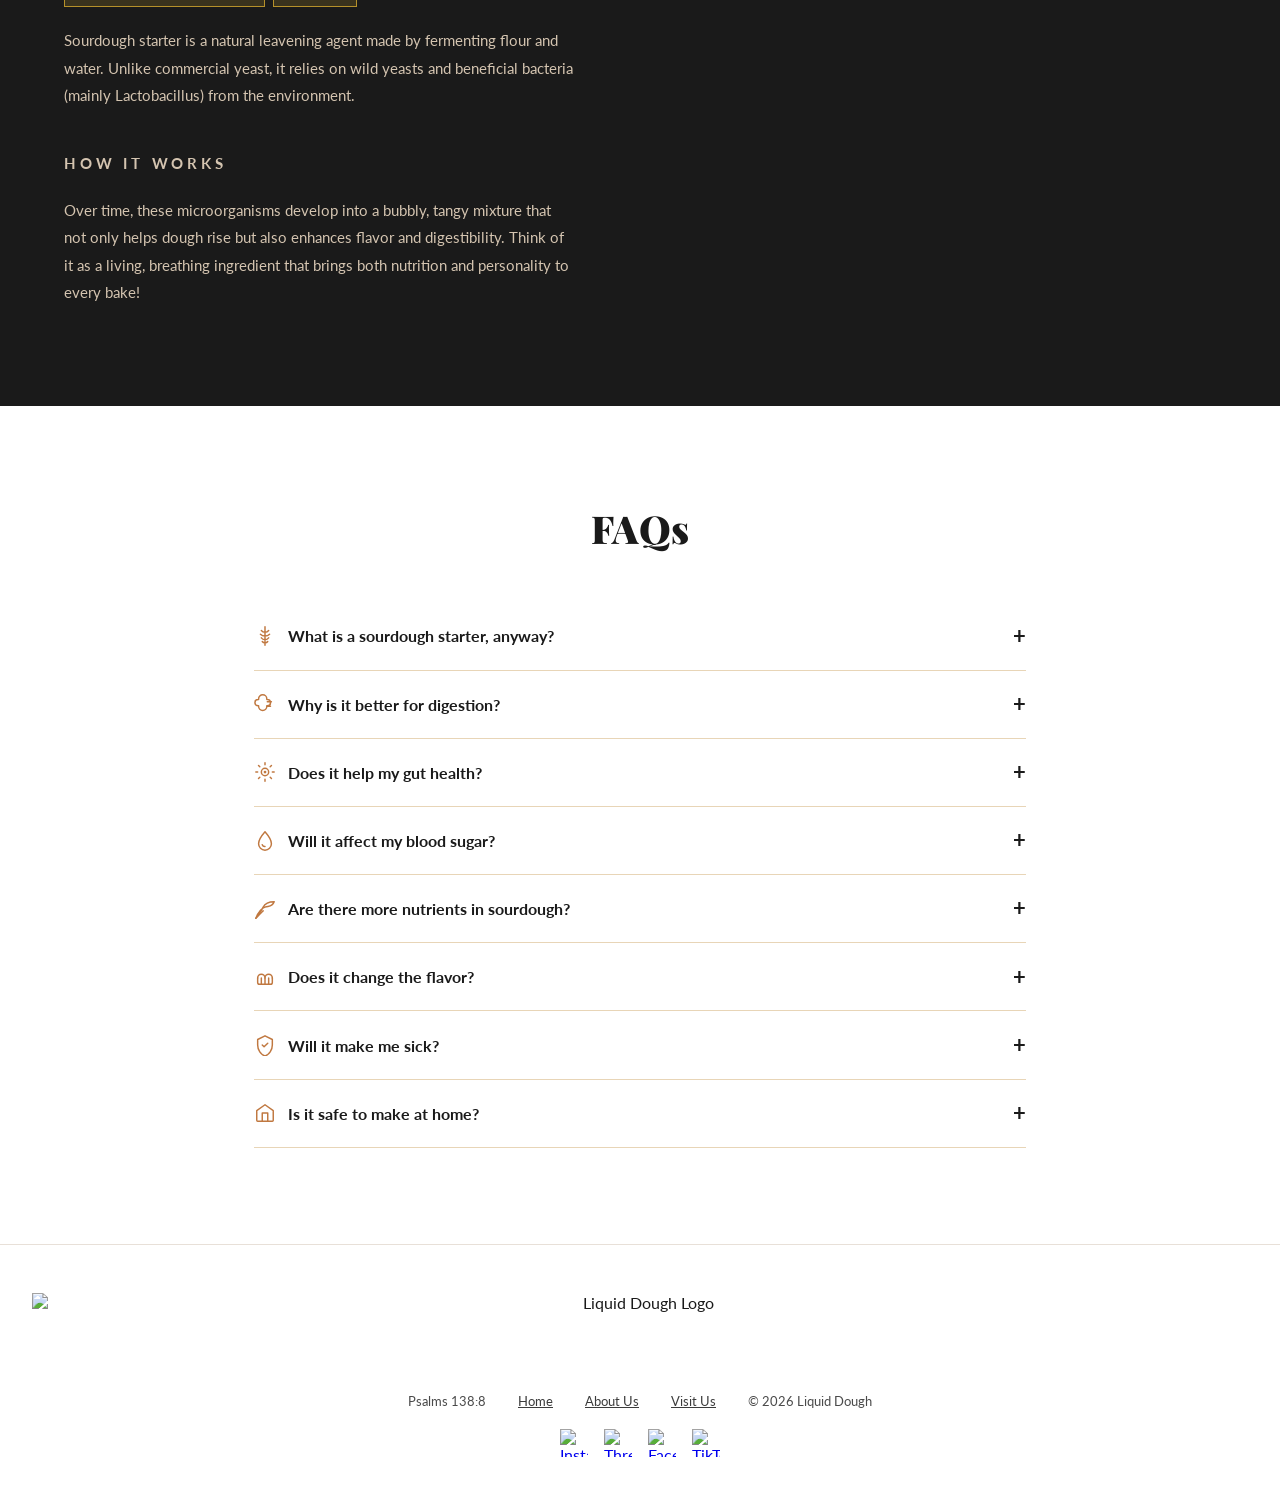
==== commit 147b9a57: "Update about.html" ====
--- a/about.html
+++ b/about.html
@@ -1,181 +1,15 @@
 <!DOCTYPE html>
 <html lang="en">
 <head>
+ <head>
   <meta charset="UTF-8" />
   <meta name="viewport" content="width=device-width, initial-scale=1.0" />
-  <title>About Us | Liquid Dough</title>
-  <link href="https://fonts.googleapis.com/css2?family=Playfair+Display:ital,wght@0,400;0,700;0,900;1,400;1,700&family=DM+Serif+Display:ital@0;1&family=Lato:wght@300;400;700&display=swap" rel="stylesheet">
-  <style>
-    *, *::before, *::after { box-sizing: border-box; margin: 0; padding: 0; }
-
-    :root {
-      --cream: #f5efe4;
-      --warm-white: #fdf8f0;
-      --chocolate: #3b1f0e;
-      --caramel: #b5762a;
-      --tan: #d4a76a;
-      --sage: #7a8c6e;
-      --rust: #b84c2b;
-      --light-tan: #e8d5b7;
-    }
-
-    html { scroll-behavior: smooth; }
-    body { background-color: var(--warm-white); color: var(--chocolate); font-family: 'Lato', sans-serif; overflow-x: hidden; }
-
-    /* NAV */
-    nav {
-      position: fixed; top: 0; left: 0; right: 0; z-index: 100;
-      display: flex; align-items: center; justify-content: space-between;
-      padding: 0 3rem; height: 80px;
-      background: rgba(253,248,240,0.92); backdrop-filter: blur(8px);
-      border-bottom: 1px solid var(--light-tan);
-    }
-    .nav-logo img { height: 56px; transition: transform .3s; }
-    .nav-logo img:hover { transform: rotate(-5deg) scale(1.05); }
-    .nav-verse { font-family: 'DM Serif Display', serif; font-style: italic; color: var(--caramel); font-size: .95rem; }
-    .nav-links { display: flex; gap: 2rem; list-style: none; }
-    .nav-links a {
-      text-decoration: none; color: var(--chocolate); font-size: .9rem;
-      font-weight: 700; letter-spacing: .1em; text-transform: uppercase;
-      position: relative; padding-bottom: 3px;
-    }
-    .nav-links a::after {
-      content: ''; position: absolute; bottom: 0; left: 0; right: 0;
-      height: 2px; background: var(--caramel);
-      transform: scaleX(0); transform-origin: left; transition: transform .3s ease;
-    }
-    .nav-links a:hover::after, .nav-links a.active::after { transform: scaleX(1); }
-
-    /* HERO */
-    .about-hero {
-      margin-top: 80px;
-      display: grid;
-      grid-template-columns: 1fr 1fr;
-      min-height: 80vh;
-    }
-    .about-hero-img { overflow: hidden; }
-    .about-hero-img img { width: 100%; height: 100%; object-fit: cover; animation: slowZoom 8s ease-out forwards; }
-    .about-hero-text {
-      background: var(--cream);
-      display: flex; flex-direction: column; justify-content: center;
-      padding: 5rem 4rem;
-    }
-    .about-hero-text .tag-label { font-size: .7rem; font-weight: 700; letter-spacing: .3em; text-transform: uppercase; color: var(--sage); margin-bottom: 1rem; }
-    .about-hero-text h1 {
-      font-family: 'Playfair Display', serif;
-      font-size: clamp(2rem, 4vw, 3.5rem);
-      font-weight: 900; line-height: 1.15; margin-bottom: 1.5rem;
-      opacity: 0; animation: fadeUp .7s .3s forwards;
-    }
-    .about-hero-text p {
-      font-size: 1rem; line-height: 1.8; color: #5a3e2b; max-width: 440px;
-      opacity: 0; animation: fadeUp .7s .5s forwards;
-    }
-
-    /* WHY SOURDOUGH */
-    .why-section { padding: 6rem 4rem; max-width: 900px; margin: 0 auto; text-align: center; }
-    .why-section h2 { font-family: 'Playfair Display', serif; font-size: clamp(1.8rem, 3.5vw, 3rem); font-weight: 900; margin-bottom: .5rem; }
-    .why-section h2 em { font-style: italic; color: var(--caramel); display: block; }
-    .why-section p { font-size: 1rem; line-height: 1.85; color: #5a3e2b; margin-top: 1.5rem; }
-
-    /* STARTER CARD */
-    .starter-section {
-      background: var(--chocolate);
-      display: grid;
-      grid-template-columns: 1fr 1fr;
-      gap: 0;
-      min-height: 60vh;
-    }
-    .starter-text { padding: 5rem 4rem; display: flex; flex-direction: column; justify-content: center; }
-    .starter-text h3 { font-family: 'Playfair Display', serif; font-size: clamp(1.8rem, 3vw, 2.8rem); font-weight: 900; color: var(--cream); margin-bottom: 1.5rem; }
-    .starter-text .starter-label { font-size: .7rem; font-weight: 700; letter-spacing: .25em; text-transform: uppercase; color: var(--tan); margin-bottom: .75rem; }
-    .starter-text p { font-size: .95rem; line-height: 1.8; color: var(--light-tan); margin-bottom: 1.25rem; }
-    .ingredient-pill {
-      display: inline-block;
-      background: rgba(181,118,42,.2);
-      border: 1px solid var(--caramel);
-      color: var(--tan);
-      font-size: .8rem;
-      font-weight: 700;
-      letter-spacing: .1em;
-      text-transform: uppercase;
-      padding: .4rem 1rem;
-      margin: .25rem .25rem 0 0;
-    }
-    .starter-img { overflow: hidden; }
-    .starter-img img { width: 100%; height: 100%; object-fit: cover; transition: transform .8s ease; }
-    .starter-img:hover img { transform: scale(1.04); }
-
-    /* FAQ */
-    .faq-section { padding: 6rem 4rem; max-width: 900px; margin: 0 auto; }
-    .faq-section h2 { font-family: 'Playfair Display', serif; font-size: clamp(1.8rem, 3vw, 2.8rem); font-weight: 900; margin-bottom: 3rem; text-align: center; }
-    .faq-item {
-      border-bottom: 1px solid var(--light-tan);
-      padding: 0;
-      margin-bottom: 0;
-      overflow: hidden;
-    }
-    .faq-q {
-      width: 100%; background: none; border: none; cursor: pointer;
-      display: flex; align-items: center; justify-content: space-between;
-      padding: 1.4rem 0;
-      font-family: 'Lato', sans-serif;
-      font-size: 1rem; font-weight: 700; color: var(--chocolate);
-      text-align: left; gap: 1rem;
-    }
-    .faq-q-inner {
-      display: flex; align-items: center; gap: .75rem;
-    }
-    .faq-icon {
-      width: 22px; height: 22px; flex-shrink: 0;
-      color: var(--caramel);
-    }
-    .faq-q .faq-plus { font-size: 1.4rem; line-height: 1; transition: transform .3s; flex-shrink: 0; }
-    .faq-item.open .faq-q .faq-plus { transform: rotate(45deg); }
-    .faq-a {
-      max-height: 0; overflow: hidden;
-      font-size: .95rem; line-height: 1.8; color: #5a3e2b;
-      transition: max-height .4s ease, padding .4s ease;
-      padding-left: 2.75rem;
-    }
-    .faq-item.open .faq-a { max-height: 300px; padding-bottom: 1.25rem; }
-
-    /* FOOTER */
-    footer { background: var(--chocolate); padding: 3.5rem 4rem 2rem; }
-    .footer-top { display: flex; justify-content: space-between; align-items: flex-start; flex-wrap: wrap; gap: 2rem; padding-bottom: 2rem; border-bottom: 1px solid rgba(255,255,255,.1); margin-bottom: 1.5rem; }
-    .footer-brand img { height: 60px; margin-bottom: .5rem; }
-    .footer-brand p { font-family: 'DM Serif Display', serif; font-style: italic; color: var(--tan); font-size: .9rem; }
-    .footer-links { list-style: none; }
-    .footer-links li { margin-bottom: .6rem; }
-    .footer-links a { color: var(--light-tan); text-decoration: none; font-size: .85rem; letter-spacing: .05em; transition: color .2s; }
-    .footer-links a:hover { color: var(--tan); }
-    .footer-socials { display: flex; gap: 1rem; align-items: center; }
-    .footer-socials a img { height: 30px; opacity: .8; transition: opacity .2s, transform .2s; }
-    .footer-socials a:hover img { opacity: 1; transform: scale(1.15); }
-    .footer-bottom { text-align: center; color: rgba(255,255,255,.3); font-size: .78rem; letter-spacing: .05em; }
-
-    /* SCROLL REVEAL */
-    .reveal { opacity: 0; transform: translateY(30px); transition: opacity .7s ease, transform .7s ease; }
-    .reveal.visible { opacity: 1; transform: none; }
-
-    .tag-label { font-size: .7rem; font-weight: 700; letter-spacing: .3em; text-transform: uppercase; color: var(--sage); margin-bottom: 1rem; }
-
-    @keyframes fadeUp { to { opacity: 1; transform: none; } from { opacity: 0; transform: translateY(20px); } }
-    @keyframes marquee { 0% { transform: translateX(0); } 100% { transform: translateX(-50%); } }
-    @keyframes slowZoom { from { transform: scale(1.08); } to { transform: scale(1); } }
-
-    @media (max-width: 768px) {
-      nav { padding: 0 1.5rem; }
-      .nav-verse { display: none; }
-      .about-hero, .starter-section { grid-template-columns: 1fr; }
-      .about-hero-text { padding: 3rem 1.5rem; }
-      .about-hero-img { height: 55vw; }
-      .why-section, .faq-section { padding: 4rem 1.5rem; }
-      .starter-text { padding: 3rem 1.5rem; }
-      .starter-img { height: 55vw; }
-      footer { padding: 2.5rem 1.5rem 1.5rem; }
-    }
-  </style>
+  <title>About Us | Liquid Dough</title><!-- or Visit Us -->
+  <link rel="preconnect" href="https://fonts.googleapis.com">
+  <link rel="preconnect" href="https://fonts.gstatic.com" crossorigin>
+  <link href="https://fonts.googleapis.com/css2?family=Playfair+Display:ital,wght@0,400;0,700;0,900;1,400;1,700&family=Lato:wght@300;400;700&display=swap" rel="stylesheet">
+  <link rel="stylesheet" href="styles/main.css" />
+</head>
 </head>
 <body>
 
@@ -391,28 +225,6 @@
       </a>
     </div>
   </footer>
-<script>
-  // Scroll reveal
-  const revealEls = document.querySelectorAll('.reveal');
-  const observer = new IntersectionObserver((entries) => {
-    entries.forEach((e, i) => {
-      if (e.isIntersecting) {
-        setTimeout(() => e.target.classList.add('visible'), i * 80);
-        observer.unobserve(e.target);
-      }
-    });
-  }, { threshold: 0.1 });
-  revealEls.forEach(el => observer.observe(el));
-
-  // FAQ accordion
-  document.querySelectorAll('.faq-q').forEach(btn => {
-    btn.addEventListener('click', () => {
-      const item = btn.closest('.faq-item');
-      const isOpen = item.classList.contains('open');
-      document.querySelectorAll('.faq-item').forEach(i => i.classList.remove('open'));
-      if (!isOpen) item.classList.add('open');
-    });
-  });
-</script>
+  <script src="scripts/main.js"></script>
 </body>
 </html>
--- a/styles/main.css
+++ b/styles/main.css
@@ -0,0 +1,643 @@
+/* ============================================================
+   LIQUID DOUGH — main.css
+   Exact color match to Wix site
+   ============================================================ */
+
+/* ── RESET & BASE ── */
+*, *::before, *::after { box-sizing: border-box; margin: 0; padding: 0; }
+
+:root {
+  --cream:        #faf3ec;   /* hero background (very light peach-cream) */
+  --white:        #ffffff;
+  --sage:         #b2c9a7;   /* fun facts bg, get-to-know-us bg, wave shape */
+  --sage-dark:    #8aaa80;   /* sage accent */
+  --navy:         #1e2d3d;   /* fun facts numbers & text */
+  --yellow:       #d4e200;   /* "ENTER BANANA" text */
+  --gold:         #b5902a;   /* "HEAVEN" text */
+  --blue:         #2563c4;   /* "WEIGHT" / "VOLUME" text */
+  --caramel:      #c07840;   /* "WELCOME ALL CHOCOLATE LOVERS", buttons */
+  --steel-blue:   #4a6080;   /* "Get to Know Us" button */
+  --dark:         #1a1a1a;   /* body text */
+  --mid-gray:     #4a4a4a;   /* secondary text */
+  --footer-link:  #3b3b3b;
+}
+
+html { scroll-behavior: smooth; }
+
+body {
+  font-family: 'Lato', sans-serif;
+  color: var(--dark);
+  background: var(--white);
+  overflow-x: hidden;
+}
+
+img { display: block; max-width: 100%; }
+
+/* ── NAV ── */
+nav {
+  position: fixed; top: 0; left: 0; right: 0; z-index: 200;
+  background: var(--white);
+  border-bottom: 1px solid #e8e0d8;
+  height: 72px;
+  display: flex; align-items: center; justify-content: space-between;
+  padding: 0 3rem;
+}
+.nav-logo img { height: 52px; transition: transform .3s; }
+.nav-logo img:hover { transform: rotate(-4deg) scale(1.06); }
+.nav-verse {
+  font-family: 'Playfair Display', serif;
+  font-style: italic;
+  font-size: .9rem;
+  color: var(--caramel);
+  letter-spacing: .03em;
+}
+.nav-links { list-style: none; display: flex; gap: 2.5rem; }
+.nav-links a {
+  text-decoration: none;
+  color: var(--dark);
+  font-size: .82rem;
+  font-weight: 700;
+  letter-spacing: .12em;
+  text-transform: uppercase;
+  position: relative; padding-bottom: 3px;
+}
+.nav-links a::after {
+  content: '';
+  position: absolute; bottom: 0; left: 0; right: 0;
+  height: 2px; background: var(--caramel);
+  transform: scaleX(0); transform-origin: left;
+  transition: transform .3s;
+}
+.nav-links a:hover::after,
+.nav-links a.active::after { transform: scaleX(1); }
+
+/* ── HERO ── */
+.hero {
+  margin-top: 72px;
+  background: var(--cream);
+  min-height: calc(100vh - 72px);
+  display: flex; flex-direction: column;
+  align-items: center; justify-content: center;
+  text-align: center;
+  padding: 4rem 2rem 3rem;
+  perspective: 1400px;
+  overflow: hidden;
+}
+
+.hero-eyebrow {
+  font-family: 'Playfair Display', serif;
+  font-style: italic;
+  font-size: clamp(1rem, 2vw, 1.5rem);
+  font-weight: 400;
+  letter-spacing: .2em;
+  text-transform: uppercase;
+  color: #a8998a;
+  margin-bottom: 1rem;
+  /* fold-down animation */
+  transform-origin: top center;
+  animation: foldDown .75s cubic-bezier(.22,1,.36,1) .15s both;
+}
+
+.hero-title {
+  font-family: 'Barlow Condensed', sans-serif;
+  font-size: clamp(5rem, 15vw, 15rem);
+  font-weight: 800;
+  line-height: .9;
+  color: #a8c5a0;   /* sage green from screenshot */
+  text-transform: uppercase;
+  letter-spacing: -.01em;
+  margin-bottom: 1.8rem;
+  /* tilt-in animation */
+  animation: tiltIn .85s cubic-bezier(.22,1,.36,1) .5s both;
+}
+
+.hero-body {
+  font-size: clamp(.9rem, 1.2vw, 1rem);
+  line-height: 1.8;
+  color: #5c4a3a;
+  max-width: 400px;
+  margin: 0 auto 2rem;
+  animation: fadeUp .6s ease .95s both;
+}
+
+/* ── BUTTONS ── */
+.btn-rust {
+  display: inline-block;
+  padding: .8rem 2.4rem;
+  background: var(--caramel);
+  color: #fff;
+  text-decoration: none;
+  font-size: .82rem;
+  font-weight: 700;
+  letter-spacing: .1em;
+  text-transform: uppercase;
+  border: 2px solid var(--caramel);
+  transition: background .25s, color .25s, transform .2s;
+  animation: fadeUp .6s ease 1.1s both;
+}
+.btn-rust:hover { background: transparent; color: var(--caramel); transform: translateY(-2px); }
+
+.btn-steel {
+  display: inline-block;
+  padding: .8rem 2.4rem;
+  background: var(--steel-blue);
+  color: #fff;
+  text-decoration: none;
+  font-size: .82rem;
+  font-weight: 700;
+  letter-spacing: .1em;
+  text-transform: uppercase;
+  border: 2px solid var(--steel-blue);
+  transition: background .25s, color .25s, transform .2s;
+}
+.btn-steel:hover { background: transparent; color: var(--steel-blue); transform: translateY(-2px); }
+
+/* ── ENTER BANANA HEAVEN ── */
+.banana-section {
+  background: var(--white);
+  display: grid;
+  grid-template-columns: 1fr 1fr;
+  align-items: center;
+  min-height: 580px;
+  overflow: hidden;
+}
+.banana-text {
+  padding: 4rem 3rem 4rem 5rem;
+}
+.banana-text .line1 {
+  font-family: 'Barlow Condensed', sans-serif;
+  font-size: clamp(3.5rem, 7vw, 7.5rem);
+  font-weight: 800;
+  text-transform: uppercase;
+  color: var(--yellow);
+  line-height: .95;
+  display: block;
+}
+.banana-text .over {
+  font-family: 'Playfair Display', serif;
+  font-style: italic;
+  font-size: clamp(1rem, 2vw, 1.4rem);
+  color: var(--mid-gray);
+  display: block;
+  margin: .6rem 0;
+  letter-spacing: .05em;
+}
+.banana-text .line2 {
+  font-family: 'Barlow Condensed', sans-serif;
+  font-size: clamp(4.5rem, 9vw, 9.5rem);
+  font-weight: 800;
+  text-transform: uppercase;
+  color: var(--gold);
+  line-height: .9;
+  display: block;
+}
+.banana-img {
+  overflow: hidden;
+  height: 100%;
+  min-height: 480px;
+}
+.banana-img img {
+  width: 100%; height: 100%;
+  object-fit: cover;
+  transition: transform .8s ease;
+}
+.banana-img:hover img { transform: scale(1.04); }
+
+/* ── FUN FACTS ── */
+.facts-section {
+  background: var(--sage);
+  padding: 5rem 4rem;
+  text-align: center;
+}
+.facts-section h2 {
+  font-family: 'Lato', sans-serif;
+  font-size: .85rem;
+  font-weight: 700;
+  letter-spacing: .35em;
+  text-transform: uppercase;
+  color: var(--navy);
+  margin-bottom: 3.5rem;
+}
+.facts-grid {
+  display: grid;
+  grid-template-columns: repeat(4, 1fr);
+  gap: 2rem;
+  max-width: 1100px;
+  margin: 0 auto;
+}
+.fact-item { text-align: center; }
+.fact-number {
+  font-family: 'Playfair Display', serif;
+  font-size: clamp(3rem, 5vw, 5rem);
+  font-weight: 700;
+  color: var(--navy);
+  line-height: 1;
+  margin-bottom: .8rem;
+}
+.fact-item p {
+  font-size: .88rem;
+  line-height: 1.75;
+  color: var(--navy);
+}
+
+/* ── WEIGHT OVER VOLUME ── */
+.weight-section {
+  background: var(--white);
+  display: grid;
+  grid-template-columns: 1fr 1fr;
+  align-items: center;
+  min-height: 520px;
+  position: relative;
+  overflow: hidden;
+}
+.weight-text {
+  padding: 4rem 3rem 6rem 5rem;
+  position: relative; z-index: 2;
+}
+.weight-text .w-line {
+  font-family: 'Playfair Display', serif;
+  font-size: clamp(3.5rem, 7vw, 7rem);
+  font-weight: 900;
+  text-transform: uppercase;
+  color: var(--blue);
+  line-height: .95;
+  display: block;
+}
+.weight-text .w-over {
+  font-family: 'Playfair Display', serif;
+  font-style: italic;
+  font-size: clamp(1rem, 2vw, 1.3rem);
+  color: var(--mid-gray);
+  display: block;
+  margin: .6rem 0;
+  letter-spacing: .05em;
+}
+/* sage green wave at bottom-left */
+.weight-section::after {
+  content: '';
+  position: absolute;
+  bottom: -60px; left: -60px;
+  width: 420px; height: 220px;
+  background: var(--sage);
+  border-radius: 50% 60% 50% 40% / 60% 50% 70% 50%;
+  z-index: 1;
+  opacity: .85;
+}
+.weight-img {
+  overflow: hidden;
+  height: 100%;
+  min-height: 460px;
+  position: relative; z-index: 2;
+}
+.weight-img img {
+  width: 100%; height: 100%;
+  object-fit: cover;
+  transition: transform .8s ease;
+}
+.weight-img:hover img { transform: scale(1.04); }
+
+/* ── WELCOME CHOCOLATE LOVERS ── */
+.choc-section {
+  background: var(--white);
+  display: grid;
+  grid-template-columns: 1fr 1fr;
+  align-items: center;
+  min-height: 480px;
+  padding: 3rem 4rem;
+  gap: 2rem;
+}
+.choc-img { display: flex; justify-content: center; align-items: center; }
+.choc-img img { max-height: 440px; object-fit: contain; }
+.choc-text {
+  display: flex; flex-direction: column; justify-content: center;
+}
+.choc-text .choc-line {
+  font-family: 'Barlow Condensed', sans-serif;
+  font-size: clamp(2.5rem, 5.5vw, 6rem);
+  font-weight: 800;
+  text-transform: uppercase;
+  color: var(--caramel);
+  line-height: .95;
+}
+
+/* ── GET TO KNOW US ── */
+.know-section {
+  background: var(--sage);
+  padding: 4rem 2rem;
+  text-align: center;
+}
+.know-section h2 {
+  font-family: 'Playfair Display', serif;
+  font-size: clamp(1.8rem, 3vw, 2.5rem);
+  font-weight: 700;
+  color: var(--navy);
+  margin-bottom: .75rem;
+}
+.know-section p {
+  font-size: .95rem;
+  line-height: 1.75;
+  color: var(--navy);
+  margin-bottom: 1.75rem;
+}
+
+/* ── FOOTER ── */
+footer {
+  background: var(--white);
+  padding: 3rem 2rem 2rem;
+  text-align: center;
+  border-top: 1px solid #e8e0d8;
+}
+.footer-logo { margin: 0 auto 1.25rem; }
+.footer-logo img { height: 80px; margin: 0 auto; }
+.footer-nav {
+  display: flex;
+  justify-content: center;
+  align-items: center;
+  gap: 2rem;
+  flex-wrap: wrap;
+  margin-bottom: 1.25rem;
+  font-size: .82rem;
+}
+.footer-nav .footer-verse,
+.footer-nav .footer-copy {
+  color: var(--mid-gray);
+  font-size: .82rem;
+}
+.footer-nav a {
+  color: var(--footer-link);
+  text-decoration: underline;
+  font-size: .82rem;
+  transition: color .2s;
+}
+.footer-nav a:hover { color: var(--caramel); }
+.footer-socials {
+  display: flex;
+  justify-content: center;
+  gap: 1rem;
+  margin-top: .75rem;
+}
+.footer-socials a img {
+  height: 28px; width: 28px;
+  object-fit: contain;
+  transition: transform .2s, opacity .2s;
+}
+.footer-socials a:hover img { transform: scale(1.15); opacity: .8; }
+
+/* ── SCROLL REVEAL ── */
+.reveal {
+  opacity: 0;
+  transform: translateY(32px);
+  transition: opacity .7s ease, transform .7s ease;
+}
+.reveal.visible {
+  opacity: 1;
+  transform: none;
+}
+
+/* ── ANIMATIONS ── */
+@keyframes foldDown {
+  from { transform: rotateX(-90deg); opacity: 0; }
+  to   { transform: rotateX(0deg);  opacity: 1; }
+}
+@keyframes tiltIn {
+  from { transform: rotate(6deg) translateX(100px); opacity: 0; }
+  to   { transform: rotate(0deg) translateX(0);     opacity: 1; }
+}
+@keyframes fadeUp {
+  from { opacity: 0; transform: translateY(18px); }
+  to   { opacity: 1; transform: translateY(0); }
+}
+
+/* ── RESPONSIVE ── */
+@media (max-width: 900px) {
+  nav { padding: 0 1.5rem; }
+  .nav-verse { display: none; }
+  .banana-section,
+  .weight-section,
+  .choc-section { grid-template-columns: 1fr; }
+  .banana-text { padding: 3rem 1.5rem; }
+  .banana-img, .weight-img { min-height: 55vw; }
+  .weight-text { padding: 3rem 1.5rem 5rem; }
+  .choc-section { padding: 3rem 1.5rem; }
+  .facts-grid { grid-template-columns: 1fr 1fr; gap: 2.5rem; }
+  .weight-section::after { width: 280px; height: 150px; }
+}
+@media (max-width: 560px) {
+  .facts-grid { grid-template-columns: 1fr; }
+  .hero-title { font-size: 22vw; }
+}
+/* ── SHARED PAGE STYLES (about + visit) ── */
+
+/* Scroll reveal already defined above — no need to repeat */
+
+/* Shared tag label */
+.tag-label {
+  font-size: .7rem;
+  font-weight: 700;
+  letter-spacing: .3em;
+  text-transform: uppercase;
+  color: var(--sage-dark);
+  margin-bottom: 1rem;
+  display: block;
+}
+
+/* ── ABOUT PAGE ── */
+.about-hero {
+  margin-top: 72px;
+  display: grid;
+  grid-template-columns: 1fr 1fr;
+  min-height: 80vh;
+}
+.about-hero-img { overflow: hidden; }
+.about-hero-img img {
+  width: 100%; height: 100%;
+  object-fit: cover;
+  animation: slowZoom 8s ease-out forwards;
+}
+.about-hero-text {
+  background: var(--cream);
+  display: flex; flex-direction: column; justify-content: center;
+  padding: 5rem 4rem;
+}
+.about-hero-text h1 {
+  font-family: 'Playfair Display', serif;
+  font-size: clamp(2rem, 4vw, 3.5rem);
+  font-weight: 900; line-height: 1.15; margin-bottom: 1.5rem;
+  opacity: 0; animation: fadeUp .7s .3s forwards;
+}
+.about-hero-text p {
+  font-size: 1rem; line-height: 1.8;
+  color: var(--mid-gray); max-width: 440px;
+  opacity: 0; animation: fadeUp .7s .5s forwards;
+}
+.why-section {
+  padding: 6rem 4rem; max-width: 900px;
+  margin: 0 auto; text-align: center;
+}
+.why-section h2 {
+  font-family: 'Playfair Display', serif;
+  font-size: clamp(1.8rem, 3.5vw, 3rem); font-weight: 900; margin-bottom: .5rem;
+}
+.why-section h2 em { font-style: italic; color: var(--caramel); display: block; }
+.why-section p { font-size: 1rem; line-height: 1.85; color: var(--mid-gray); margin-top: 1.5rem; }
+
+.starter-section {
+  background: var(--dark);
+  display: grid; grid-template-columns: 1fr 1fr;
+  min-height: 60vh;
+}
+.starter-text { padding: 5rem 4rem; display: flex; flex-direction: column; justify-content: center; }
+.starter-text h3 {
+  font-family: 'Playfair Display', serif;
+  font-size: clamp(1.8rem, 3vw, 2.8rem); font-weight: 900;
+  color: var(--cream); margin-bottom: 1.5rem;
+}
+.starter-label {
+  font-size: .7rem; font-weight: 700; letter-spacing: .25em;
+  text-transform: uppercase; color: var(--gold); margin-bottom: .75rem; display: block;
+}
+.starter-text p { font-size: .95rem; line-height: 1.8; color: #d4c4b0; margin-bottom: 1.25rem; }
+.ingredient-pill {
+  display: inline-block;
+  background: rgba(181,144,42,.2);
+  border: 1px solid var(--gold);
+  color: var(--gold);
+  font-size: .8rem; font-weight: 700;
+  letter-spacing: .1em; text-transform: uppercase;
+  padding: .4rem 1rem; margin: .25rem .25rem 0 0;
+}
+.starter-img { overflow: hidden; }
+.starter-img img {
+  width: 100%; height: 100%; object-fit: cover;
+  transition: transform .8s ease;
+}
+.starter-img:hover img { transform: scale(1.04); }
+
+.faq-section { padding: 6rem 4rem; max-width: 900px; margin: 0 auto; }
+.faq-section h2 {
+  font-family: 'Playfair Display', serif;
+  font-size: clamp(1.8rem, 3vw, 2.8rem); font-weight: 900;
+  margin-bottom: 3rem; text-align: center;
+}
+.faq-item { border-bottom: 1px solid #e8d5b7; overflow: hidden; }
+.faq-q {
+  width: 100%; background: none; border: none; cursor: pointer;
+  display: flex; align-items: center; justify-content: space-between;
+  padding: 1.4rem 0;
+  font-family: 'Lato', sans-serif;
+  font-size: 1rem; font-weight: 700; color: var(--dark);
+  text-align: left; gap: 1rem;
+}
+.faq-q-inner { display: flex; align-items: center; gap: .75rem; }
+.faq-icon { width: 22px; height: 22px; flex-shrink: 0; color: var(--caramel); }
+.faq-q .faq-plus { font-size: 1.4rem; line-height: 1; transition: transform .3s; flex-shrink: 0; }
+.faq-item.open .faq-q .faq-plus { transform: rotate(45deg); }
+.faq-a {
+  max-height: 0; overflow: hidden;
+  font-size: .95rem; line-height: 1.8; color: var(--mid-gray);
+  transition: max-height .4s ease, padding .4s ease;
+  padding-left: 2.75rem;
+}
+.faq-item.open .faq-a { max-height: 300px; padding-bottom: 1.25rem; }
+
+/* ── VISIT PAGE ── */
+.visit-hero {
+  margin-top: 72px;
+  background: var(--dark);
+  min-height: 55vh;
+  display: flex; flex-direction: column;
+  align-items: center; justify-content: center;
+  text-align: center; padding: 5rem 2rem;
+  position: relative; overflow: hidden;
+}
+.visit-hero::before {
+  content: '';
+  position: absolute; inset: 0;
+  background: radial-gradient(ellipse at 50% 100%, rgba(181,144,42,.3) 0%, transparent 65%);
+}
+.visit-hero .tag-label {
+  color: var(--gold); margin-bottom: 1.5rem;
+  position: relative;
+  opacity: 0; animation: fadeUp .6s .2s forwards;
+}
+.visit-hero h1 {
+  font-family: 'Playfair Display', serif;
+  font-size: clamp(3rem, 7vw, 7rem);
+  font-weight: 900; color: var(--cream); line-height: .95;
+  position: relative;
+  opacity: 0; animation: fadeUp .7s .4s forwards;
+}
+.visit-hero h1 em { font-style: italic; color: var(--gold); display: block; }
+
+.intro-section { padding: 5rem 4rem; max-width: 840px; margin: 0 auto; text-align: center; }
+.intro-section p { font-size: 1.1rem; line-height: 1.85; color: var(--mid-gray); }
+
+.events-section { padding: 1rem 4rem 5rem; }
+.events-header { text-align: center; margin-bottom: 3rem; }
+.events-header h2 {
+  font-family: 'Playfair Display', serif;
+  font-size: clamp(1.8rem, 3.5vw, 3rem); font-weight: 900;
+}
+.events-header p { color: var(--mid-gray); margin-top: .5rem; }
+.events-grid {
+  display: grid;
+  grid-template-columns: repeat(auto-fit, minmax(260px, 1fr));
+  gap: 1.5rem; max-width: 1100px; margin: 0 auto;
+}
+.event-card {
+  overflow: hidden; position: relative;
+  background: var(--dark); aspect-ratio: 4/3;
+  cursor: pointer; transition: transform .3s;
+}
+.event-card:hover { transform: scale(1.02); }
+.event-card img { width: 100%; height: 100%; object-fit: cover; opacity: .85; transition: opacity .3s; }
+.event-card:hover img { opacity: 1; }
+.event-card .overlay {
+  position: absolute; inset: 0;
+  background: linear-gradient(to top, rgba(26,26,26,.8) 0%, transparent 60%);
+  display: flex; flex-direction: column; justify-content: flex-end;
+  padding: 1.25rem;
+}
+.event-card .event-name {
+  font-family: 'Playfair Display', serif;
+  font-size: 1.1rem; font-weight: 700; color: #fff;
+}
+.event-card.featured { grid-column: span 2; aspect-ratio: 16/7; }
+
+.coming-soon {
+  background: var(--caramel);
+  padding: 7rem 2rem; text-align: center;
+}
+.coming-soon p {
+  font-size: .85rem; font-weight: 700; letter-spacing: .3em;
+  text-transform: uppercase; color: rgba(255,255,255,.7); margin-bottom: 1rem;
+}
+.coming-soon h2 {
+  font-family: 'Playfair Display', serif;
+  font-size: clamp(3.5rem, 8vw, 8rem);
+  font-weight: 900; color: #fff; line-height: .9; letter-spacing: -.02em;
+}
+.coming-soon h2 em { font-style: italic; color: rgba(255,255,255,.6); }
+.pulse-text { display: inline-block; animation: pulse 2.5s ease-in-out infinite; }
+
+/* ── ADDITIONAL ANIMATIONS ── */
+@keyframes slowZoom {
+  from { transform: scale(1.08); }
+  to   { transform: scale(1); }
+}
+@keyframes pulse {
+  0%, 100% { opacity: 1; transform: scale(1); }
+  50%       { opacity: .85; transform: scale(1.03); }
+}
+
+/* ── RESPONSIVE ADDITIONS ── */
+@media (max-width: 768px) {
+  .about-hero, .starter-section { grid-template-columns: 1fr; }
+  .about-hero-text { padding: 3rem 1.5rem; }
+  .about-hero-img { height: 55vw; }
+  .why-section, .faq-section { padding: 4rem 1.5rem; }
+  .starter-text { padding: 3rem 1.5rem; }
+  .starter-img { height: 55vw; }
+  .intro-section, .events-section { padding: 3rem 1.5rem; }
+  .event-card.featured { grid-column: span 1; aspect-ratio: 4/3; }
+}
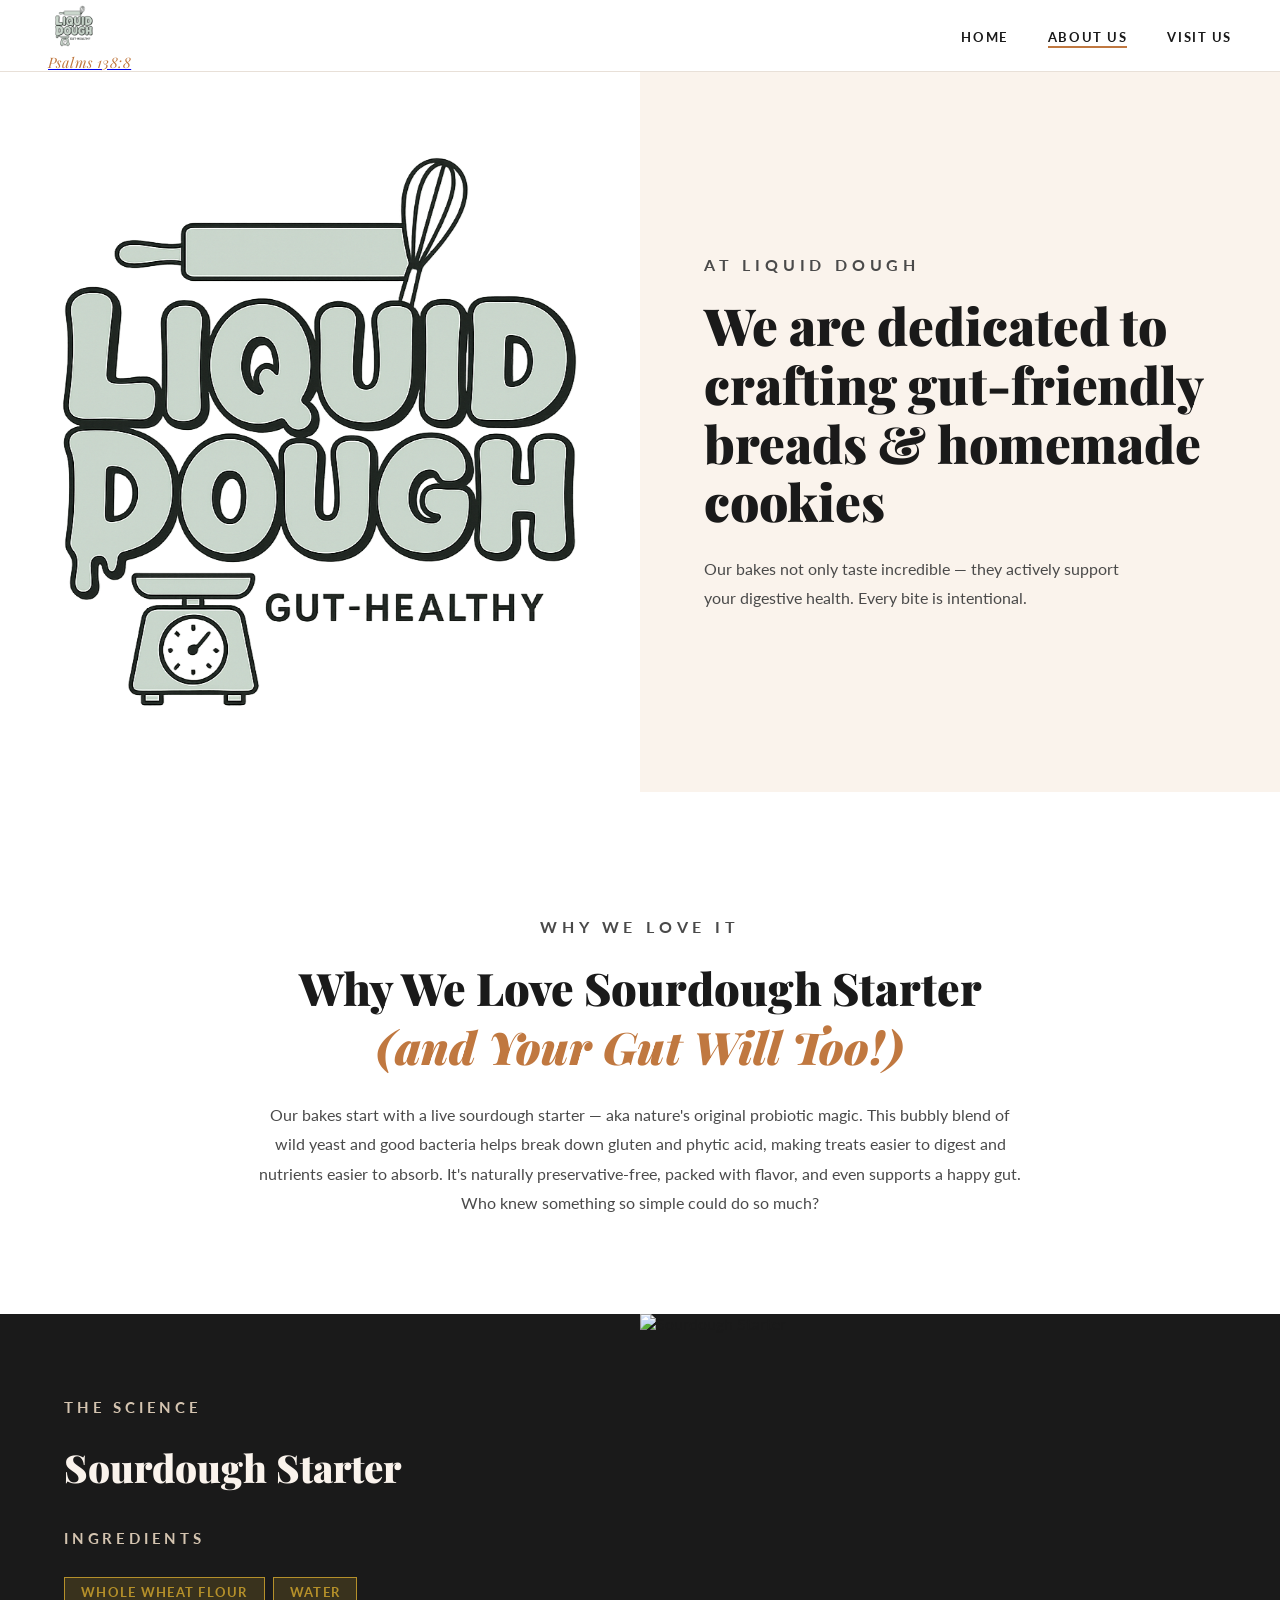
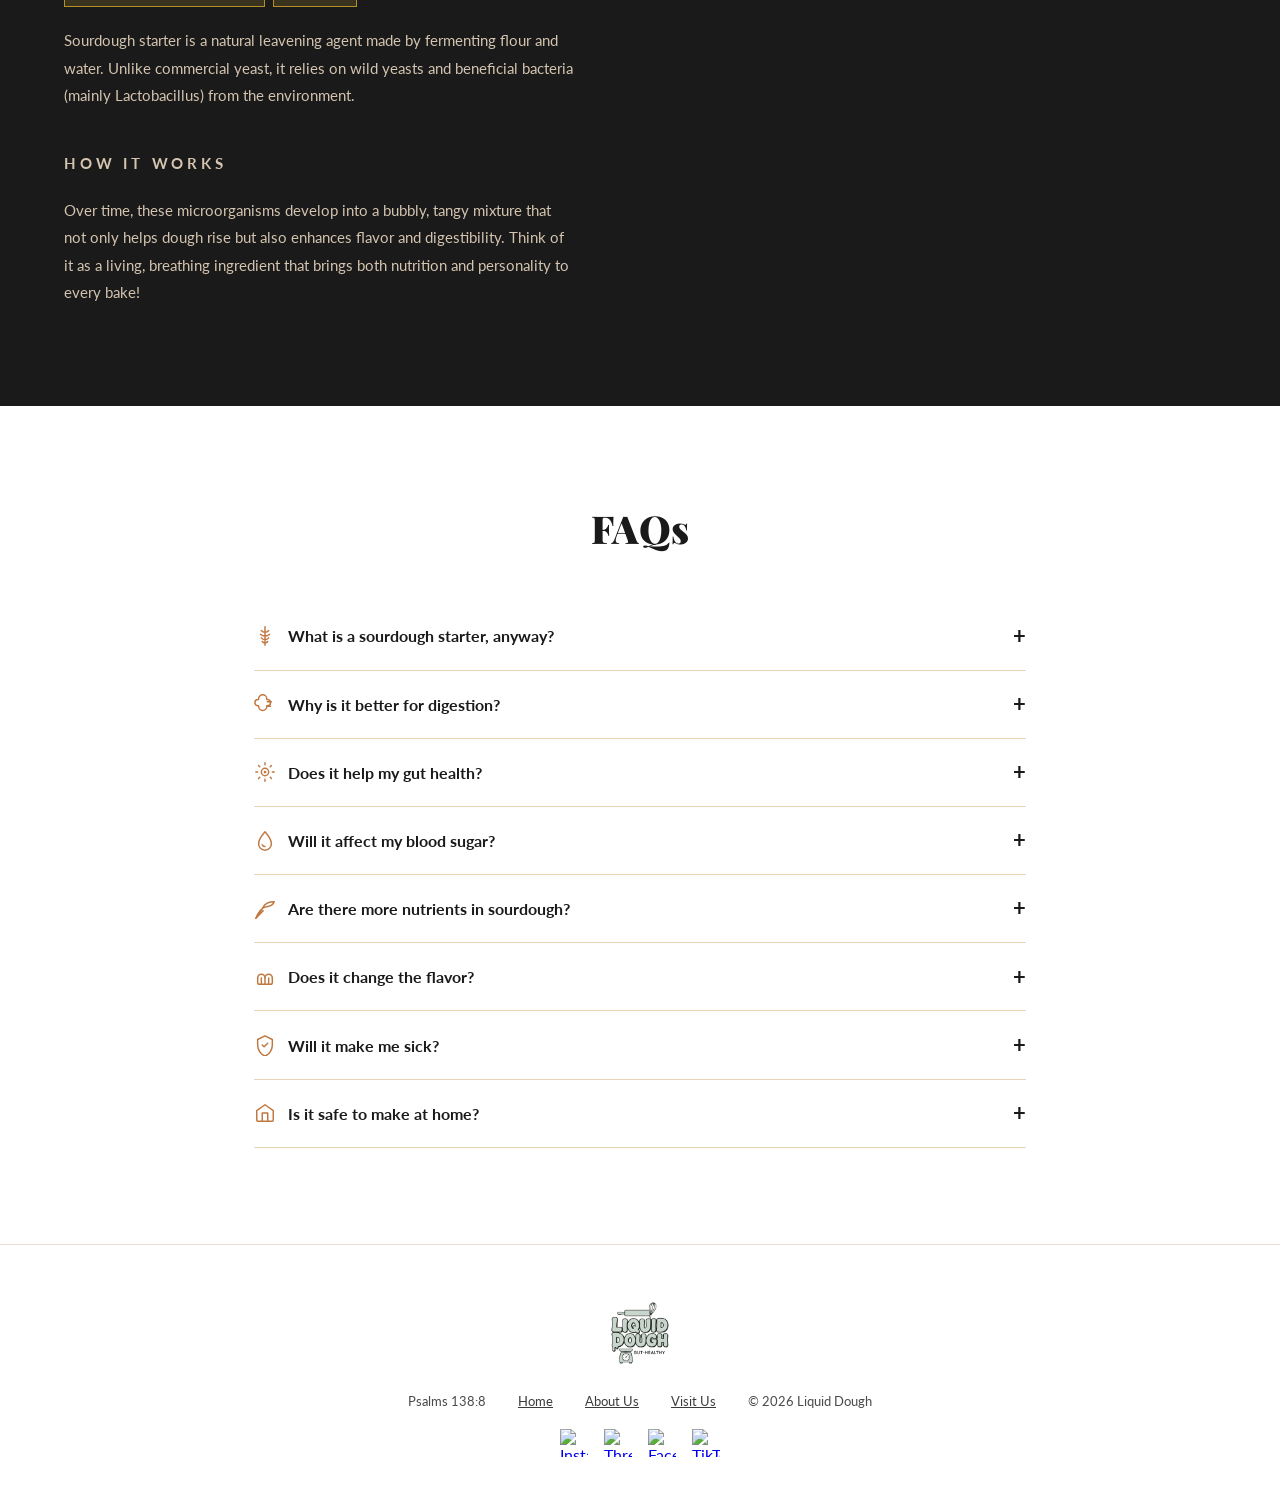
==== commit 0b0de106: "Update about.html" ====
--- a/about.html
+++ b/about.html
@@ -15,8 +15,7 @@
 
 <nav>
   <a href="index.html" class="nav-logo">
-    <img src="https://static.wixstatic.com/media/1f6547_4c6fc7a312854b838bf3c9f92f42eb90~mv2.png/v1/fill/w_112,h_112,al_c,q_85,usm_0.66_1.00_0.01,enc_avif,quality_auto/Liquid%20D%20LOGO.png" alt="Liquid Dough Logo" />
-  </a>
+    <img src="Liquid D LOGO.png"</a>
   <span class="nav-verse">Psalms 138:8</span>
   <ul class="nav-links">
     <li><a href="index.html">Home</a></li>
@@ -28,7 +27,7 @@
 <!-- HERO -->
 <section class="about-hero">
   <div class="about-hero-img">
-    <img src="https://static.wixstatic.com/media/11062b_d3035e46ddb74c469f4fc1bf6c858a73~mv2.jpg/v1/fill/w_610,h_640,al_c,q_85,usm_0.66_1.00_0.01,enc_avif,quality_auto/11062b_d3035e46ddb74c469f4fc1bf6c858a73~mv2.jpg" alt="Textured Chocolate Squares" />
+   <img src="Liquid D LOGO.png"</a>
   </div>
   <div class="about-hero-text">
     <p class="tag-label">At Liquid Dough</p>
@@ -198,10 +197,7 @@
   ══════════════════════════════════════ -->
   <footer>
     <div class="footer-logo">
-      <img
-        src="https://static.wixstatic.com/media/1f6547_4c6fc7a312854b838bf3c9f92f42eb90~mv2.png/v1/fill/w_112,h_112,al_c,q_85,usm_0.66_1.00_0.01,enc_avif,quality_auto/Liquid%20D%20LOGO.png"
-        alt="Liquid Dough Logo"
-      />
+      <img src="Liquid D LOGO.png"</a>
     </div>
     <div class="footer-nav">
       <span class="footer-verse">Psalms 138:8</span>
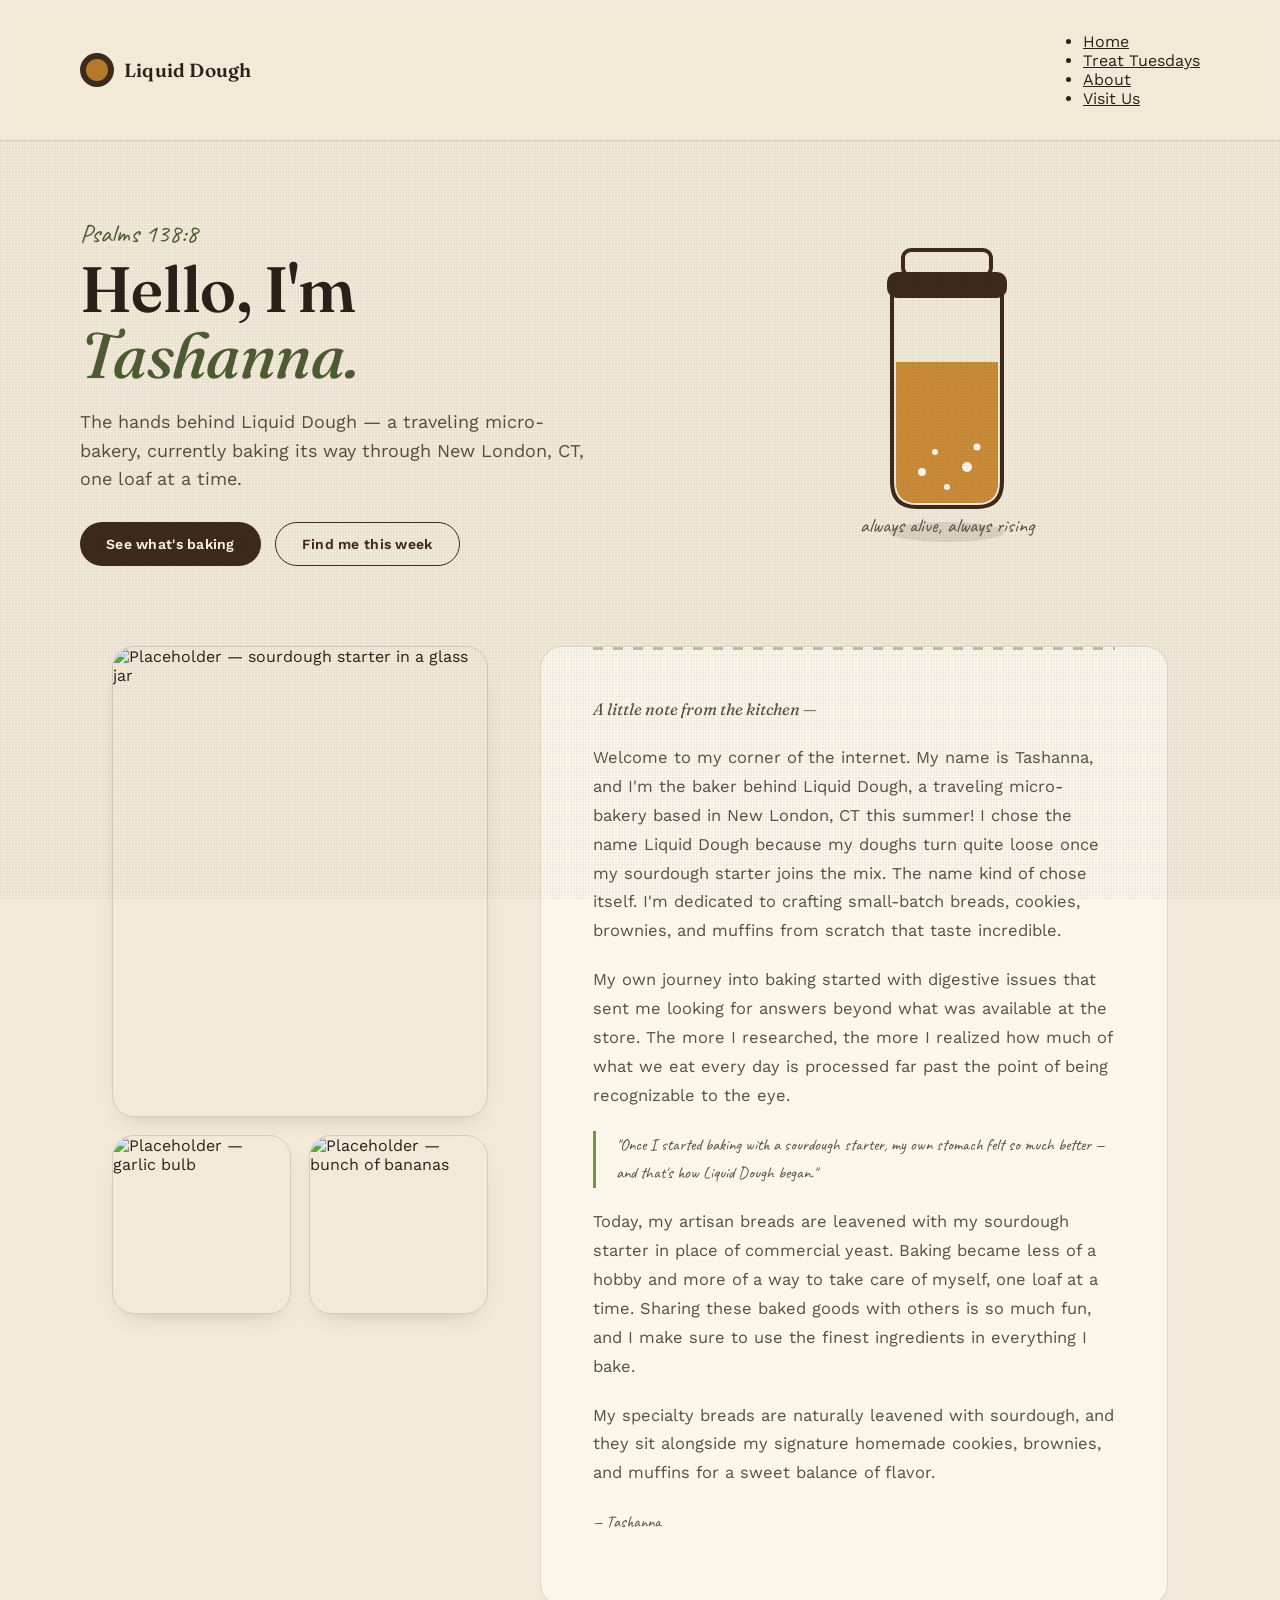
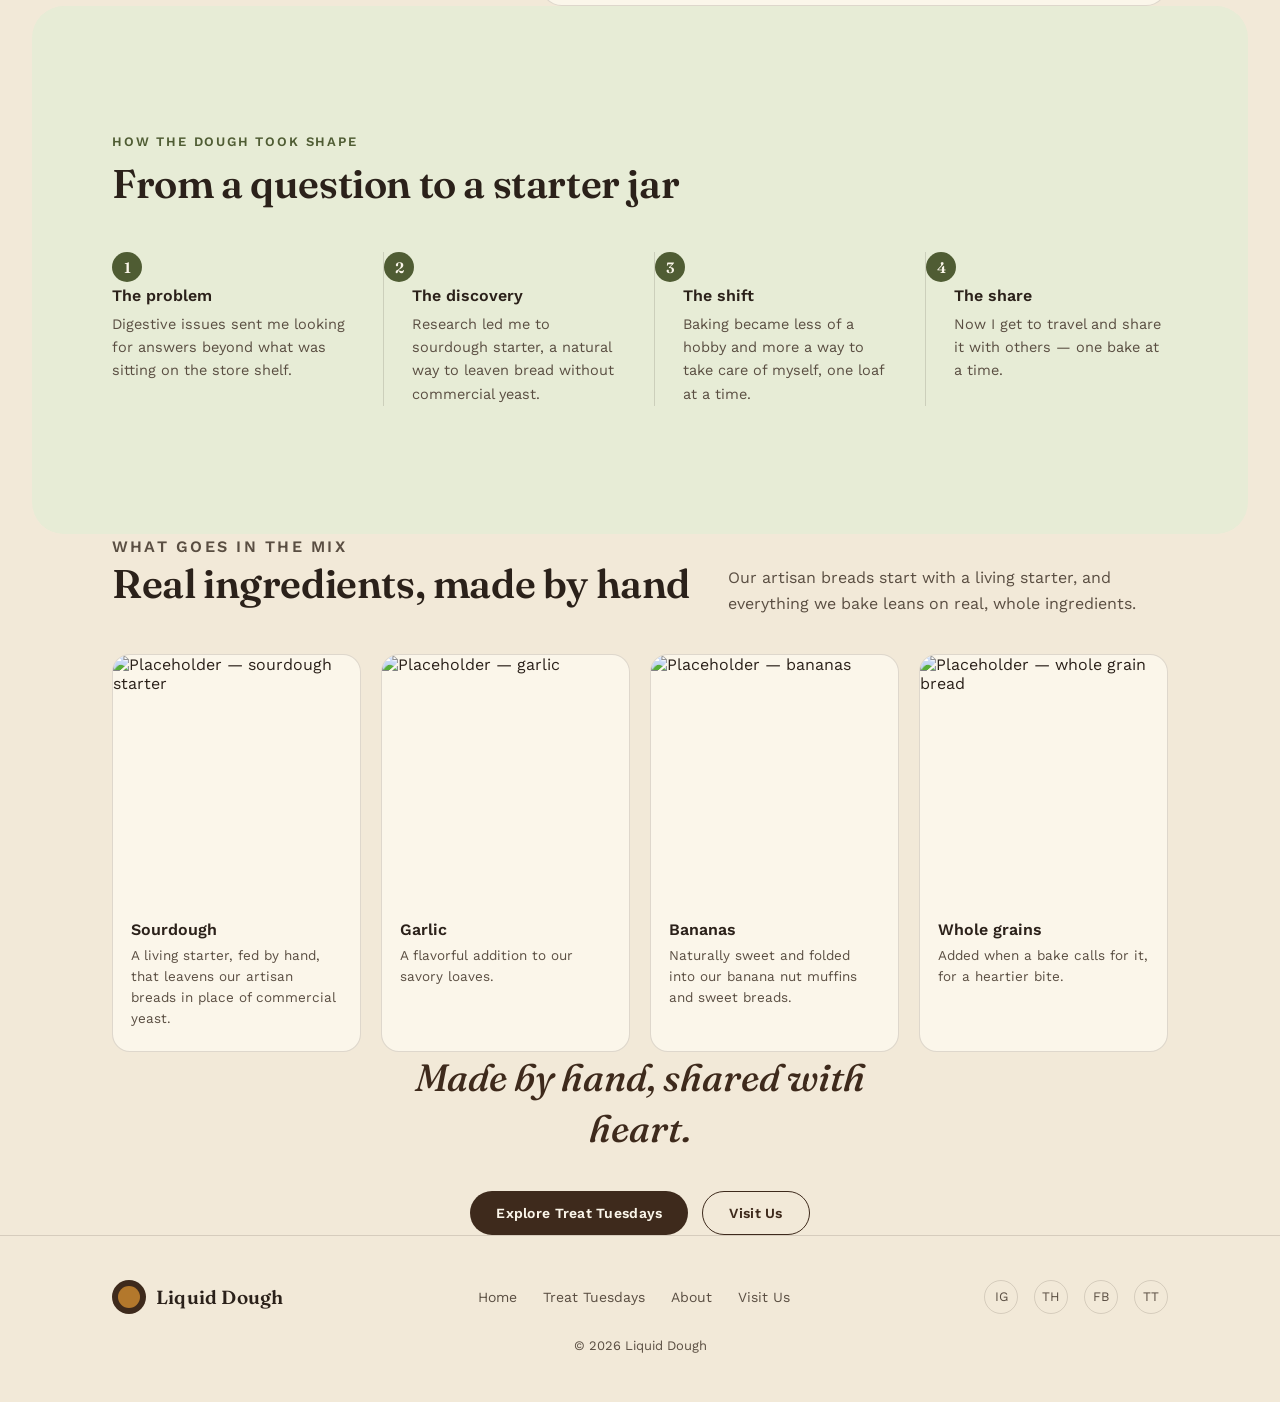
==== commit c421ec35: "Update greeting from 'Hello' to 'Goodbye'" ====
--- a/about.html
+++ b/about.html
@@ -1,226 +1,449 @@
 <!DOCTYPE html>
 <html lang="en">
 <head>
- <head>
-  <meta charset="UTF-8" />
-  <meta name="viewport" content="width=device-width, initial-scale=1.0" />
-  <title>About Us | Liquid Dough</title><!-- or Visit Us -->
-  <link rel="preconnect" href="https://fonts.googleapis.com">
-  <link rel="preconnect" href="https://fonts.gstatic.com" crossorigin>
-  <link href="https://fonts.googleapis.com/css2?family=Playfair+Display:ital,wght@0,400;0,700;0,900;1,400;1,700&family=Lato:wght@300;400;700&display=swap" rel="stylesheet">
-  <link rel="stylesheet" href="styles/main.css" />
-</head>
+<meta charset="UTF-8">
+<meta name="viewport" content="width=device-width, initial-scale=1.0">
+<title>About — Liquid Dough</title>
+<link rel="preconnect" href="https://fonts.googleapis.com">
+<link rel="preconnect" href="https://fonts.gstatic.com" crossorigin>
+<link href="https://fonts.googleapis.com/css2?family=Fraunces:ital,opsz,wght@0,9..144,400;0,9..144,500;0,9..144,600;1,9..144,500;1,9..144,600&family=Work+Sans:wght@400;500;600&family=Caveat:wght@500;600&display=swap" rel="stylesheet">
+<style>
+  :root{
+    --cream:#F2E9D8;
+    --paper:#FBF6EA;
+    --ink:#2B211A;
+    --ink-soft:#5A4E42;
+    --crust:#3E2A1C;
+    --olive:#7C8C55;
+    --olive-dark:#4F5C33;
+    --olive-tint:#E7ECD6;
+    --honey:#C8862F;
+    --line: rgba(43,33,26,0.14);
+    --radius: 22px;
+  }
+  *{box-sizing:border-box;}
+  html{scroll-behavior:smooth;}
+  body{
+    margin:0;
+    background:var(--cream);
+    color:var(--ink);
+    font-family:'Work Sans', sans-serif;
+    -webkit-font-smoothing:antialiased;
+  }
+  img{max-width:100%; display:block;}
+  a{color:inherit;}
+
+  .wrap{max-width:1120px; margin:0 auto; padding:0 32px;}
+
+  /* ---------- texture ---------- */
+  .grain{
+    position:fixed; inset:0; pointer-events:none; z-index:5; opacity:0.05; mix-blend-mode:multiply;
+    background-image:radial-gradient(circle at 1px 1px, #000 1px, transparent 0);
+    background-size: 3px 3px;
+  }
+
+  /* ---------- header ---------- */
+  header{
+    position:sticky; top:0; z-index:20;
+    background:rgba(242,233,216,0.9); backdrop-filter:blur(6px);
+    border-bottom:1px solid var(--line);
+  }
+  .nav{
+    display:flex; align-items:center; justify-content:space-between;
+    padding:16px 0;
+  }
+  .brand{display:flex; align-items:center; gap:10px; text-decoration:none;}
+  .brand-mark{width:34px; height:34px; border-radius:50%; background:var(--crust); position:relative; flex:none;}
+  .brand-mark::after{
+    content:""; position:absolute; inset:6px; border-radius:50%;
+    background:var(--honey); opacity:0.85;
+  }
+  .brand-name{font-family:'Fraunces', serif; font-weight:600; font-size:19px; letter-spacing:0.2px;}
+  nav.links{display:flex; gap:34px; list-style:none; padding:0; margin:0;}
+  nav.links a{
+    font-size:14px; text-decoration:none; color:var(--ink-soft);
+    letter-spacing:0.04em; text-transform:uppercase; font-weight:500;
+    border-bottom:1px solid transparent; padding-bottom:3px;
+    transition:border-color 0.2s, color 0.2s;
+  }
+  nav.links a:hover, nav.links a.active{color:var(--ink); border-color:var(--olive);}
+  .menu-btn{display:none; background:none; border:none; cursor:pointer;}
+
+  /* ---------- hero ---------- */
+  .hero{
+    padding:76px 0 60px;
+    display:grid; grid-template-columns:1.05fr 0.95fr; gap:56px; align-items:center;
+  }
+  .eyebrow-script{
+    font-family:'Caveat', cursive; font-size:26px; color:var(--olive-dark);
+    margin:0 0 6px;
+  }
+  .hero h1{
+    font-family:'Fraunces', serif; font-weight:600; font-size:clamp(40px,5.4vw,64px);
+    line-height:1.03; margin:0 0 20px; letter-spacing:-0.01em;
+  }
+  .hero h1 em{font-style:italic; color:var(--olive-dark); font-weight:500;}
+  .hero p.lede{
+    font-size:18px; line-height:1.6; color:var(--ink-soft); max-width:46ch; margin:0 0 28px;
+  }
+  .hero-ctas{display:flex; gap:14px; flex-wrap:wrap;}
+  .btn{
+    display:inline-flex; align-items:center; gap:8px; padding:13px 26px; border-radius:999px;
+    font-size:14px; font-weight:600; text-decoration:none; letter-spacing:0.02em;
+    transition:transform 0.15s ease, box-shadow 0.15s ease;
+  }
+  .btn:hover{transform:translateY(-2px);}
+  .btn-solid{background:var(--crust); color:var(--paper);}
+  .btn-outline{border:1.5px solid var(--crust); color:var(--crust);}
+
+  /* ---------- jar signature element ---------- */
+  .jar-stage{display:flex; justify-content:center; align-items:center; position:relative;}
+  .jar-caption{
+    position:absolute; bottom:-6px; left:50%; transform:translateX(-50%);
+    font-family:'Caveat', cursive; font-size:20px; color:var(--ink-soft); white-space:nowrap;
+  }
+  @keyframes rise{
+    0%,100%{ transform:translateY(0); }
+    50%{ transform:translateY(-6px); }
+  }
+  @keyframes bubbleUp{
+    0%{ transform:translateY(0) scale(0.6); opacity:0; }
+    15%{opacity:0.9;}
+    85%{opacity:0.5;}
+    100%{ transform:translateY(-120px) scale(1.15); opacity:0; }
+  }
+  .jar-liquid{ animation:rise 5s ease-in-out infinite; transform-origin:center bottom; }
+  .bubble{ animation:bubbleUp linear infinite; }
+
+  @media (prefers-reduced-motion: reduce){
+    .jar-liquid, .bubble{ animation:none !important; }
+  }
+
+  /* ---------- section shell ---------- */
+  section{padding:64px 0;}
+  .kicker{
+    font-size:13px; font-weight:600; text-transform:uppercase; letter-spacing:0.14em;
+    color:var(--olive-dark); margin:0 0 10px;
+  }
+  h2.section-title{
+    font-family:'Fraunces', serif; font-weight:600; font-size:clamp(28px,3.4vw,40px);
+    margin:0 0 8px; letter-spacing:-0.01em;
+  }
+
+  /* ---------- letter / story ---------- */
+  .letter-section{padding-top:20px;}
+  .letter-grid{
+    display:grid; grid-template-columns:0.9fr 1.5fr; gap:52px; align-items:start;
+  }
+  .letter-photos{display:grid; gap:18px;}
+  .photo-card{
+    border-radius:var(--radius); overflow:hidden; border:1px solid var(--line);
+    box-shadow:0 10px 24px -16px rgba(43,33,26,0.35);
+  }
+  .photo-card img{width:100%; height:100%; object-fit:cover;}
+  .photo-tall{aspect-ratio:4/5;}
+  .photo-row{display:grid; grid-template-columns:1fr 1fr; gap:18px;}
+  .photo-square{aspect-ratio:1/1;}
+
+  .letter-body{
+    background:var(--paper); border-radius:var(--radius); padding:48px 52px;
+    border:1px solid var(--line); position:relative;
+  }
+  .letter-body::before{
+    content:"";
+    position:absolute; left:52px; right:52px; top:0; height:3px;
+    background:repeating-linear-gradient(90deg, var(--olive) 0 10px, transparent 10px 20px);
+    opacity:0.5;
+  }
+  .letter-signoff{
+    font-family:'Fraunces', serif; font-style:italic; font-size:19px; color:var(--ink-soft); margin:0 0 22px;
+  }
+  .letter-body p{
+    font-size:16.5px; line-height:1.75; color:var(--ink-soft); margin:0 0 20px;
+  }
+  .pull{
+    font-family:'Caveat', cursive; font-size:28px; line-height:1.35; color:var(--crust);
+    margin:26px 0; padding-left:20px; border-left:3px solid var(--olive);
+  }
+  .signature{
+    font-family:'Caveat', cursive; font-size:34px; color:var(--crust); margin-top:8px;
+  }
+
+  /* ---------- journey timeline ---------- */
+  .journey{background:var(--olive-tint); border-radius:32px; margin:0 32px;}
+  .journey .wrap{padding:64px 32px;}
+  .journey-head{max-width:640px; margin-bottom:44px;}
+  .timeline{
+    display:grid; grid-template-columns:repeat(4,1fr); gap:28px;
+  }
+  .tstep{position:relative; padding-top:34px;}
+  .tstep::before{
+    content:attr(data-n);
+    font-family:'Fraunces', serif; font-weight:600; font-size:15px;
+    color:var(--paper); background:var(--olive-dark);
+    width:30px; height:30px; border-radius:50%;
+    display:flex; align-items:center; justify-content:center;
+    position:absolute; top:0; left:0;
+  }
+  .tstep h3{font-size:16px; margin:0 0 8px; font-weight:600;}
+  .tstep p{font-size:14.5px; line-height:1.6; color:var(--ink-soft); margin:0;}
+  .tstep + .tstep{border-left:1px solid var(--line); padding-left:28px;}
+
+  /* ---------- ingredients ---------- */
+  .ing-head{display:flex; justify-content:space-between; align-items:flex-end; gap:24px; margin-bottom:38px; flex-wrap:wrap;}
+  .ing-head p{max-width:44ch; color:var(--ink-soft); font-size:16px; line-height:1.6; margin:0;}
+  .ing-grid{display:grid; grid-template-columns:repeat(4,1fr); gap:20px;}
+  .ing-card{
+    background:var(--paper); border-radius:18px; border:1px solid var(--line);
+    overflow:hidden; transition:transform .2s ease;
+  }
+  .ing-card:hover{transform:translateY(-4px);}
+  .ing-img{aspect-ratio:1/1; overflow:hidden;}
+  .ing-img img{width:100%; height:100%; object-fit:cover;}
+  .ing-card-body{padding:18px 18px 22px;}
+  .ing-card-body h3{font-size:16px; margin:0 0 6px; font-weight:600;}
+  .ing-card-body p{font-size:13.5px; line-height:1.55; color:var(--ink-soft); margin:0;}
+
+  /* ---------- closing ---------- */
+  .closing{text-align:center;}
+  .closing blockquote{
+    font-family:'Fraunces', serif; font-style:italic; font-weight:500;
+    font-size:clamp(26px,3.6vw,38px); line-height:1.35; max-width:20ch; margin:0 auto 36px;
+    color:var(--crust);
+  }
+  .closing .hero-ctas{justify-content:center;}
+
+  /* ---------- footer ---------- */
+  footer{border-top:1px solid var(--line); padding:44px 0 36px;}
+  .foot-row{display:flex; justify-content:space-between; align-items:center; flex-wrap:wrap; gap:20px;}
+  .foot-links{display:flex; gap:26px; list-style:none; padding:0; margin:0;}
+  .foot-links a{font-size:14px; text-decoration:none; color:var(--ink-soft);}
+  .foot-links a:hover{color:var(--ink);}
+  .socials{display:flex; gap:16px;}
+  .socials a{
+    width:34px; height:34px; border-radius:50%; border:1px solid var(--line);
+    display:flex; align-items:center; justify-content:center; text-decoration:none;
+    color:var(--ink-soft); font-size:13px;
+  }
+  .copyright{font-size:13px; color:var(--ink-soft); margin-top:24px; text-align:center;}
+
+  /* ---------- responsive ---------- */
+  @media (max-width:920px){
+    .hero{grid-template-columns:1fr; text-align:center;}
+    .hero-ctas{justify-content:center;}
+    .letter-grid{grid-template-columns:1fr;}
+    .letter-body{padding:36px 26px;}
+    .timeline{grid-template-columns:1fr 1fr;}
+    .tstep + .tstep{border-left:none; padding-left:0;}
+    .tstep{padding-left:0;}
+    .ing-grid{grid-template-columns:1fr 1fr;}
+    nav.links{display:none;}
+  }
+  @media (max-width:560px){
+    .wrap{padding:0 20px;}
+    .journey .wrap{padding:48px 20px;}
+    .timeline{grid-template-columns:1fr;}
+    .ing-grid{grid-template-columns:1fr 1fr;}
+    .letter-photos{display:none;}
+    .foot-row{flex-direction:column; text-align:center;}
+  }
+</style>
 </head>
 <body>
-
-<nav>
-  <a href="index.html" class="nav-logo">
-    <img src="Liquid D LOGO.png"</a>
-  <span class="nav-verse">Psalms 138:8</span>
-  <ul class="nav-links">
-    <li><a href="index.html">Home</a></li>
-    <li><a href="about.html" class="active">About Us</a></li>
-    <li><a href="visit.html">Visit Us</a></li>
-  </ul>
-</nav>
-
-<!-- HERO -->
-<section class="about-hero">
-  <div class="about-hero-img">
-   <img src="Liquid D LOGO.png"</a>
+<div class="grain" aria-hidden="true"></div>
+
+<header>
+  <div class="wrap nav">
+    <a href="index.html" class="brand">
+      <span class="brand-mark" aria-hidden="true"></span>
+      <span class="brand-name">Liquid Dough</span>
+    </a>
+    <ul class="links">
+      <li><a href="index.html">Home</a></li>
+      <li><a href="corporate.html">Treat Tuesdays</a></li>
+      <li><a href="about.html" class="active">About</a></li>
+      <li><a href="visit.html">Visit Us</a></li>
+    </ul>
   </div>
-  <div class="about-hero-text">
-    <p class="tag-label">At Liquid Dough</p>
-    <h1>We are dedicated to crafting gut-friendly breads &amp; homemade cookies</h1>
-    <p>Our bakes not only taste incredible — they actively support your digestive health. Every bite is intentional.</p>
+</header>
+
+<main>
+
+  <!-- HERO -->
+  <section class="hero wrap">
+    <div>
+      <p class="eyebrow-script">Psalms 138:8</p>
+      <h1>Hello, I'm <em>Tashanna.</em></h1>
+      <p class="lede">The hands behind Liquid Dough — a traveling micro-bakery, currently baking its way through New London, CT, one loaf at a time.</p>
+      <div class="hero-ctas">
+        <a href="corporate.html#menu" class="btn btn-solid">See what's baking</a>
+        <a href="visit.html" class="btn btn-outline">Find me this week</a>
+      </div>
+    </div>
+
+    <div class="jar-stage">
+      <svg width="260" height="320" viewBox="0 0 260 320" aria-hidden="true">
+        <ellipse cx="130" cy="300" rx="58" ry="10" fill="var(--crust)" opacity="0.12"/>
+        <path d="M75 60 L75 250 Q75 275 100 275 L160 275 Q185 275 185 250 L185 60 Z" fill="none" stroke="var(--crust)" stroke-width="4"/>
+        <rect x="70" y="40" width="120" height="26" rx="10" fill="var(--crust)"/>
+        <rect x="86" y="18" width="88" height="26" rx="8" fill="none" stroke="var(--crust)" stroke-width="4"/>
+        <clipPath id="jarclip">
+          <path d="M79 130 L79 250 Q79 271 100 271 L160 271 Q181 271 181 250 L181 130 Z"/>
+        </clipPath>
+        <g clip-path="url(#jarclip)">
+          <g class="jar-liquid">
+            <rect x="70" y="110" width="120" height="170" fill="var(--honey)" opacity="0.55"/>
+            <path d="M70 112 Q100 104 130 112 T190 112 V300 H70 Z" fill="var(--honey)" opacity="0.85"/>
+          </g>
+          <circle class="bubble" cx="105" cy="240" r="4" fill="var(--paper)" style="animation-duration:4.2s; animation-delay:0s;"/>
+          <circle class="bubble" cx="130" cy="255" r="3" fill="var(--paper)" style="animation-duration:3.6s; animation-delay:1.1s;"/>
+          <circle class="bubble" cx="150" cy="235" r="5" fill="var(--paper)" style="animation-duration:5s; animation-delay:0.5s;"/>
+          <circle class="bubble" cx="118" cy="220" r="3" fill="var(--paper)" style="animation-duration:4.6s; animation-delay:2s;"/>
+          <circle class="bubble" cx="160" cy="215" r="3.5" fill="var(--paper)" style="animation-duration:3.9s; animation-delay:1.6s;"/>
+        </g>
+      </svg>
+      <p class="jar-caption">always alive, always rising</p>
+    </div>
+  </section>
+
+  <!-- LETTER -->
+  <section class="letter-section wrap">
+    <div class="letter-grid">
+      <div class="letter-photos">
+        <div class="photo-card photo-tall">
+          <img src="https://images.unsplash.com/photo-1620429196249-d524581e605f?q=80&amp;w=800&amp;auto=format&amp;fit=crop" alt="Placeholder — sourdough starter in a glass jar">
+        </div>
+        <div class="photo-row">
+          <div class="photo-card photo-square">
+            <img src="https://images.unsplash.com/photo-1587049332298-1c42e83937a7?q=80&amp;w=500&amp;auto=format&amp;fit=crop" alt="Placeholder — garlic bulb">
+          </div>
+          <div class="photo-card photo-square">
+            <img src="https://images.unsplash.com/photo-1662150681339-867e940ea30d?q=80&amp;w=500&amp;auto=format&amp;fit=crop" alt="Placeholder — bunch of bananas">
+          </div>
+        </div>
+      </div>
+
+      <div class="letter-body">
+        <p class="letter-signoff">A little note from the kitchen —</p>
+
+        <p>Welcome to my corner of the internet. My name is Tashanna, and I'm the baker behind Liquid Dough, a traveling micro-bakery based in New London, CT this summer! I chose the name Liquid Dough because my doughs turn quite loose once my sourdough starter joins the mix. The name kind of chose itself. I'm dedicated to crafting small-batch breads, cookies, brownies, and muffins from scratch that taste incredible.</p>
+
+        <p>My own journey into baking started with digestive issues that sent me looking for answers beyond what was available at the store. The more I researched, the more I realized how much of what we eat every day is processed far past the point of being recognizable to the eye.</p>
+
+        <p class="pull">"Once I started baking with a sourdough starter, my own stomach felt so much better — and that's how Liquid Dough began."</p>
+
+        <p>Today, my artisan breads are leavened with my sourdough starter in place of commercial yeast. Baking became less of a hobby and more of a way to take care of myself, one loaf at a time. Sharing these baked goods with others is so much fun, and I make sure to use the finest ingredients in everything I bake.</p>
+
+        <p>My specialty breads are naturally leavened with sourdough, and they sit alongside my signature homemade cookies, brownies, and muffins for a sweet balance of flavor.</p>
+
+        <p class="signature">— Tashanna</p>
+      </div>
+    </div>
+  </section>
+
+  <!-- JOURNEY -->
+  <section class="journey">
+    <div class="wrap">
+      <div class="journey-head">
+        <p class="kicker">How the dough took shape</p>
+        <h2 class="section-title">From a question to a starter jar</h2>
+      </div>
+      <div class="timeline">
+        <div class="tstep" data-n="1">
+          <h3>The problem</h3>
+          <p>Digestive issues sent me looking for answers beyond what was sitting on the store shelf.</p>
+        </div>
+        <div class="tstep" data-n="2">
+          <h3>The discovery</h3>
+          <p>Research led me to sourdough starter, a natural way to leaven bread without commercial yeast.</p>
+        </div>
+        <div class="tstep" data-n="3">
+          <h3>The shift</h3>
+          <p>Baking became less of a hobby and more a way to take care of myself, one loaf at a time.</p>
+        </div>
+        <div class="tstep" data-n="4">
+          <h3>The share</h3>
+          <p>Now I get to travel and share it with others — one bake at a time.</p>
+        </div>
+      </div>
+    </div>
+  </section>
+
+  <!-- INGREDIENTS -->
+  <section class="wrap">
+    <div class="ing-head">
+      <div>
+        <p class="kicker">What goes in the mix</p>
+        <h2 class="section-title">Real ingredients, made by hand</h2>
+      </div>
+      <p>Our artisan breads start with a living starter, and everything we bake leans on real, whole ingredients.</p>
+    </div>
+    <div class="ing-grid">
+      <div class="ing-card">
+        <div class="ing-img"><img src="https://images.unsplash.com/photo-1620429196249-d524581e605f?q=80&amp;w=500&amp;auto=format&amp;fit=crop" alt="Placeholder — sourdough starter"></div>
+        <div class="ing-card-body">
+          <h3>Sourdough</h3>
+          <p>A living starter, fed by hand, that leavens our artisan breads in place of commercial yeast.</p>
+        </div>
+      </div>
+      <div class="ing-card">
+        <div class="ing-img"><img src="https://images.unsplash.com/photo-1587049332298-1c42e83937a7?q=80&amp;w=500&amp;auto=format&amp;fit=crop" alt="Placeholder — garlic"></div>
+        <div class="ing-card-body">
+          <h3>Garlic</h3>
+          <p>A flavorful addition to our savory loaves.</p>
+        </div>
+      </div>
+      <div class="ing-card">
+        <div class="ing-img"><img src="https://images.unsplash.com/photo-1662150681339-867e940ea30d?q=80&amp;w=500&amp;auto=format&amp;fit=crop" alt="Placeholder — bananas"></div>
+        <div class="ing-card-body">
+          <h3>Bananas</h3>
+          <p>Naturally sweet and folded into our banana nut muffins and sweet breads.</p>
+        </div>
+      </div>
+      <div class="ing-card">
+        <div class="ing-img"><img src="https://images.unsplash.com/photo-1715189997923-dd8bf6e9bd91?q=80&amp;w=500&amp;auto=format&amp;fit=crop" alt="Placeholder — whole grain bread"></div>
+        <div class="ing-card-body">
+          <h3>Whole grains</h3>
+          <p>Added when a bake calls for it, for a heartier bite.</p>
+        </div>
+      </div>
+    </div>
+  </section>
+
+  <!-- CLOSING -->
+  <section class="closing wrap">
+    <blockquote>Made by hand, shared with heart.</blockquote>
+    <div class="hero-ctas">
+      <a href="corporate.html" class="btn btn-solid">Explore Treat Tuesdays</a>
+      <a href="visit.html" class="btn btn-outline">Visit Us</a>
+    </div>
+  </section>
+
+</main>
+
+<footer>
+  <div class="wrap">
+    <div class="foot-row">
+      <a href="index.html" class="brand">
+        <span class="brand-mark" aria-hidden="true"></span>
+        <span class="brand-name">Liquid Dough</span>
+      </a>
+      <ul class="foot-links">
+        <li><a href="index.html">Home</a></li>
+        <li><a href="corporate.html">Treat Tuesdays</a></li>
+        <li><a href="about.html">About</a></li>
+        <li><a href="visit.html">Visit Us</a></li>
+      </ul>
+      <div class="socials">
+        <a href="https://www.instagram.com/liquiddough_" aria-label="Instagram">IG</a>
+        <a href="https://www.threads.com/@liquiddough_" aria-label="Threads">TH</a>
+        <a href="https://www.facebook.com/profile.php?id=61576407923630" aria-label="Facebook">FB</a>
+        <a href="https://www.tiktok.com/@liquid.dough" aria-label="TikTok">TT</a>
+      </div>
+    </div>
+    <p class="copyright">© 2026 Liquid Dough</p>
   </div>
-</section>
-
-<!-- WHY SOURDOUGH -->
-<section class="why-section">
-  <div class="reveal">
-    <p class="tag-label" style="text-align:center;">Why We Love It</p>
-    <h2>Why We Love Sourdough Starter <em>(and Your Gut Will Too!)</em></h2>
-    <p>Our bakes start with a live sourdough starter — aka nature's original probiotic magic. This bubbly blend of wild yeast and good bacteria helps break down gluten and phytic acid, making treats easier to digest and nutrients easier to absorb. It's naturally preservative-free, packed with flavor, and even supports a happy gut. Who knew something so simple could do so much?</p>
-  </div>
-</section>
-
-<!-- STARTER BREAKDOWN -->
-<section class="starter-section">
-  <div class="starter-text reveal">
-    <p class="starter-label">The Science</p>
-    <h3>Sourdough Starter</h3>
-    <p class="starter-label" style="margin-top:.5rem">Ingredients</p>
-    <div style="margin-bottom:1.25rem;">
-      <span class="ingredient-pill">Whole Wheat Flour</span>
-      <span class="ingredient-pill">Water</span>
-    </div>
-    <p>Sourdough starter is a natural leavening agent made by fermenting flour and water. Unlike commercial yeast, it relies on wild yeasts and beneficial bacteria (mainly Lactobacillus) from the environment.</p>
-    <p class="starter-label" style="margin-top:1.25rem">How It Works</p>
-    <p>Over time, these microorganisms develop into a bubbly, tangy mixture that not only helps dough rise but also enhances flavor and digestibility. Think of it as a living, breathing ingredient that brings both nutrition and personality to every bake!</p>
-  </div>
-  <div class="starter-img reveal">
-    <img src="https://static.wixstatic.com/media/1f6547_bf2c45f946eb4ed4a650173739ef3ab2~mv2.png/v1/fill/w_991,h_973,al_c,q_90,usm_0.66_1.00_0.01,enc_avif,quality_auto/Sourdough%20starter.png" alt="Sourdough Starter" />
-  </div>
-</section>
-
-<!-- FAQ -->
-<section class="faq-section">
-  <h2 class="reveal">FAQs</h2>
-
-  <!-- Wheat / grain icon -->
-  <div class="faq-item reveal">
-    <button class="faq-q">
-      <span class="faq-q-inner">
-        <svg class="faq-icon" viewBox="0 0 24 24" fill="none" stroke="currentColor" stroke-width="1.6" stroke-linecap="round" stroke-linejoin="round" aria-hidden="true">
-          <path d="M12 2v20M8 6c0 0 1.5 2 4 2s4-2 4-2M7 10c0 0 2 2 5 2s5-2 5-2M8 14c0 0 1.5 2 4 2s4-2 4-2M9 18c0 0 1 1.5 3 1.5S15 18 15 18"/>
-        </svg>
-        What is a sourdough starter, anyway?
-      </span>
-      <span class="faq-plus">+</span>
-    </button>
-    <div class="faq-a">It's a live mix of flour and water fermented over time, full of wild yeast and good bacteria. It's what we use instead of commercial yeast to naturally leaven (raise) our baked goods.</div>
-  </div>
-
-  <!-- Brain / mind icon -->
-  <div class="faq-item reveal">
-    <button class="faq-q">
-      <span class="faq-q-inner">
-        <svg class="faq-icon" viewBox="0 0 24 24" fill="none" stroke="currentColor" stroke-width="1.6" stroke-linecap="round" stroke-linejoin="round" aria-hidden="true">
-          <path d="M9.5 2a4.5 4.5 0 0 1 4.5 4.5v.5h.5a3.5 3.5 0 0 1 0 7H14v.5a4.5 4.5 0 0 1-9 0V14h-.5a3.5 3.5 0 0 1 0-7H5v-.5A4.5 4.5 0 0 1 9.5 2z"/>
-          <path d="M14.5 9.5H19M14.5 14.5H18"/>
-        </svg>
-        Why is it better for digestion?
-      </span>
-      <span class="faq-plus">+</span>
-    </button>
-    <div class="faq-a">The natural fermentation process breaks down gluten and phytic acid, making our breads and cookies easier on the gut — and friendlier for sensitive tummies.</div>
-  </div>
-
-  <!-- Microbe / cell icon -->
-  <div class="faq-item reveal">
-    <button class="faq-q">
-      <span class="faq-q-inner">
-        <svg class="faq-icon" viewBox="0 0 24 24" fill="none" stroke="currentColor" stroke-width="1.6" stroke-linecap="round" stroke-linejoin="round" aria-hidden="true">
-          <circle cx="12" cy="12" r="4"/>
-          <path d="M12 2v2M12 20v2M2 12h2M20 12h2M4.93 4.93l1.41 1.41M17.66 17.66l1.41 1.41M4.93 19.07l1.41-1.41M17.66 6.34l1.41-1.41"/>
-          <circle cx="12" cy="12" r="1.5" fill="currentColor" stroke="none"/>
-        </svg>
-        Does it help my gut health?
-      </span>
-      <span class="faq-plus">+</span>
-    </button>
-    <div class="faq-a">Yes! The beneficial Lactobacillus bacteria in sourdough can support a healthy microbiome, giving your digestive system some love with every bite.</div>
-  </div>
-
-  <!-- Blood drop / droplet icon -->
-  <div class="faq-item reveal">
-    <button class="faq-q">
-      <span class="faq-q-inner">
-        <svg class="faq-icon" viewBox="0 0 24 24" fill="none" stroke="currentColor" stroke-width="1.6" stroke-linecap="round" stroke-linejoin="round" aria-hidden="true">
-          <path d="M12 2C12 2 5 10 5 15a7 7 0 0 0 14 0c0-5-7-13-7-13z"/>
-          <path d="M9 16a3 3 0 0 0 3 2"/>
-        </svg>
-        Will it affect my blood sugar?
-      </span>
-      <span class="faq-plus">+</span>
-    </button>
-    <div class="faq-a">Sourdough has a lower glycemic impact compared to conventional breads, meaning it's less likely to spike your blood sugar and keeps you feeling satisfied longer.</div>
-  </div>
-
-  <!-- Leaf / plant icon -->
-  <div class="faq-item reveal">
-    <button class="faq-q">
-      <span class="faq-q-inner">
-        <svg class="faq-icon" viewBox="0 0 24 24" fill="none" stroke="currentColor" stroke-width="1.6" stroke-linecap="round" stroke-linejoin="round" aria-hidden="true">
-          <path d="M2 22c0 0 4-10 10-12 4-1.5 8 0 10-6-6 0-10 2-12 6C8 14 6 18 2 22z"/>
-          <path d="M2 22l8-8"/>
-        </svg>
-        Are there more nutrients in sourdough?
-      </span>
-      <span class="faq-plus">+</span>
-    </button>
-    <div class="faq-a">Absolutely! Fermentation makes nutrients like B vitamins, iron, and magnesium more available for your body to absorb.</div>
-  </div>
-
-  <!-- Loaf / bread icon -->
-  <div class="faq-item reveal">
-    <button class="faq-q">
-      <span class="faq-q-inner">
-        <svg class="faq-icon" viewBox="0 0 24 24" fill="none" stroke="currentColor" stroke-width="1.6" stroke-linecap="round" stroke-linejoin="round" aria-hidden="true">
-          <path d="M4 13V18a2 2 0 0 0 2 2h12a2 2 0 0 0 2-2v-5"/>
-          <path d="M20 13a4 4 0 0 0-8 0 4 4 0 0 0-8 0"/>
-          <line x1="8" y1="13" x2="8" y2="20"/>
-          <line x1="16" y1="13" x2="16" y2="20"/>
-          <line x1="12" y1="13" x2="12" y2="20"/>
-        </svg>
-        Does it change the flavor?
-      </span>
-      <span class="faq-plus">+</span>
-    </button>
-    <div class="faq-a">Oh yes — in the best way. When using sourdough as a leavening agent, it adds a subtle tang and rich complexity. When using a small amount for nutritional benefits, it does not change the taste of your baked goods.</div>
-  </div>
-
-  <!-- Shield / safety icon -->
-  <div class="faq-item reveal">
-    <button class="faq-q">
-      <span class="faq-q-inner">
-        <svg class="faq-icon" viewBox="0 0 24 24" fill="none" stroke="currentColor" stroke-width="1.6" stroke-linecap="round" stroke-linejoin="round" aria-hidden="true">
-          <path d="M12 2L4 6v6c0 5.5 3.5 10.7 8 12 4.5-1.3 8-6.5 8-12V6l-8-4z"/>
-          <polyline points="9 12 11 14 15 10"/>
-        </svg>
-        Will it make me sick?
-      </span>
-      <span class="faq-plus">+</span>
-    </button>
-    <div class="faq-a">Not at all — when handled properly, sourdough starter is safe and has been used for centuries! The acidity and good bacteria actually help keep harmful microbes out. We take extra care in our kitchen to keep it happy, healthy, and safe for you.</div>
-  </div>
-
-  <!-- Home / house icon -->
-  <div class="faq-item reveal">
-    <button class="faq-q">
-      <span class="faq-q-inner">
-        <svg class="faq-icon" viewBox="0 0 24 24" fill="none" stroke="currentColor" stroke-width="1.6" stroke-linecap="round" stroke-linejoin="round" aria-hidden="true">
-          <path d="M3 9.5L12 3l9 6.5V20a1 1 0 0 1-1 1H4a1 1 0 0 1-1-1V9.5z"/>
-          <path d="M9 21V12h6v9"/>
-        </svg>
-        Is it safe to make at home?
-      </span>
-      <span class="faq-plus">+</span>
-    </button>
-    <div class="faq-a">Yes! Making a sourdough starter at home is perfectly safe with clean utensils, filtered water, and a little patience. As it ferments, the acidity naturally prevents harmful bacteria from growing. Just follow a trusted recipe and keep it in a clean jar — you'll have your own bubbling magic in no time!</div>
-  </div>
-
-</section>
- <!-- ══════════════════════════════════════
-       FOOTER
-  ══════════════════════════════════════ -->
-  <footer>
-    <div class="footer-logo">
-      <img src="Liquid D LOGO.png"</a>
-    </div>
-    <div class="footer-nav">
-      <span class="footer-verse">Psalms 138:8</span>
-      <a href="index.html">Home</a>
-      <a href="about.html">About Us</a>
-      <a href="visit.html">Visit Us</a>
-      <span class="footer-copy">© 2026 Liquid Dough</span>
-    </div>
-    <div class="footer-socials">
-      <a href="https://www.instagram.com/liquiddough_" target="_blank" rel="noopener">
-        <img src="https://static.wixstatic.com/media/11062b_55e4be1e75564866b6c28290f9a9d271~mv2.png/v1/fill/w_39,h_39,al_c,q_85,usm_0.66_1.00_0.01,enc_avif,quality_auto/11062b_55e4be1e75564866b6c28290f9a9d271~mv2.png" alt="Instagram" />
-      </a>
-      <a href="https://www.threads.com/@liquiddough_" target="_blank" rel="noopener">
-        <img src="https://static.wixstatic.com/media/11062b_203532116d954961af6765993d2319a5~mv2.png/v1/fill/w_39,h_39,al_c,q_85,usm_0.66_1.00_0.01,enc_avif,quality_auto/11062b_203532116d954961af6765993d2319a5~mv2.png" alt="Threads" />
-      </a>
-      <a href="https://www.facebook.com/profile.php?id=61576407923630" target="_blank" rel="noopener">
-        <img src="https://static.wixstatic.com/media/11062b_2381e8a6e7444f4f902e7b649aa3f0ac~mv2.png/v1/fill/w_39,h_39,al_c,q_85,usm_0.66_1.00_0.01,enc_avif,quality_auto/11062b_2381e8a6e7444f4f902e7b649aa3f0ac~mv2.png" alt="Facebook" />
-      </a>
-      <a href="https://www.tiktok.com/@liquid.dough" target="_blank" rel="noopener">
-        <img src="https://static.wixstatic.com/media/11062b_69d309d6dbde492fae325fb0deca6556~mv2.png/v1/fill/w_39,h_39,al_c,q_85,usm_0.66_1.00_0.01,enc_avif,quality_auto/11062b_69d309d6dbde492fae325fb0deca6556~mv2.png" alt="TikTok" />
-      </a>
-    </div>
-  </footer>
-  <script src="scripts/main.js"></script>
+</footer>
+
 </body>
 </html>
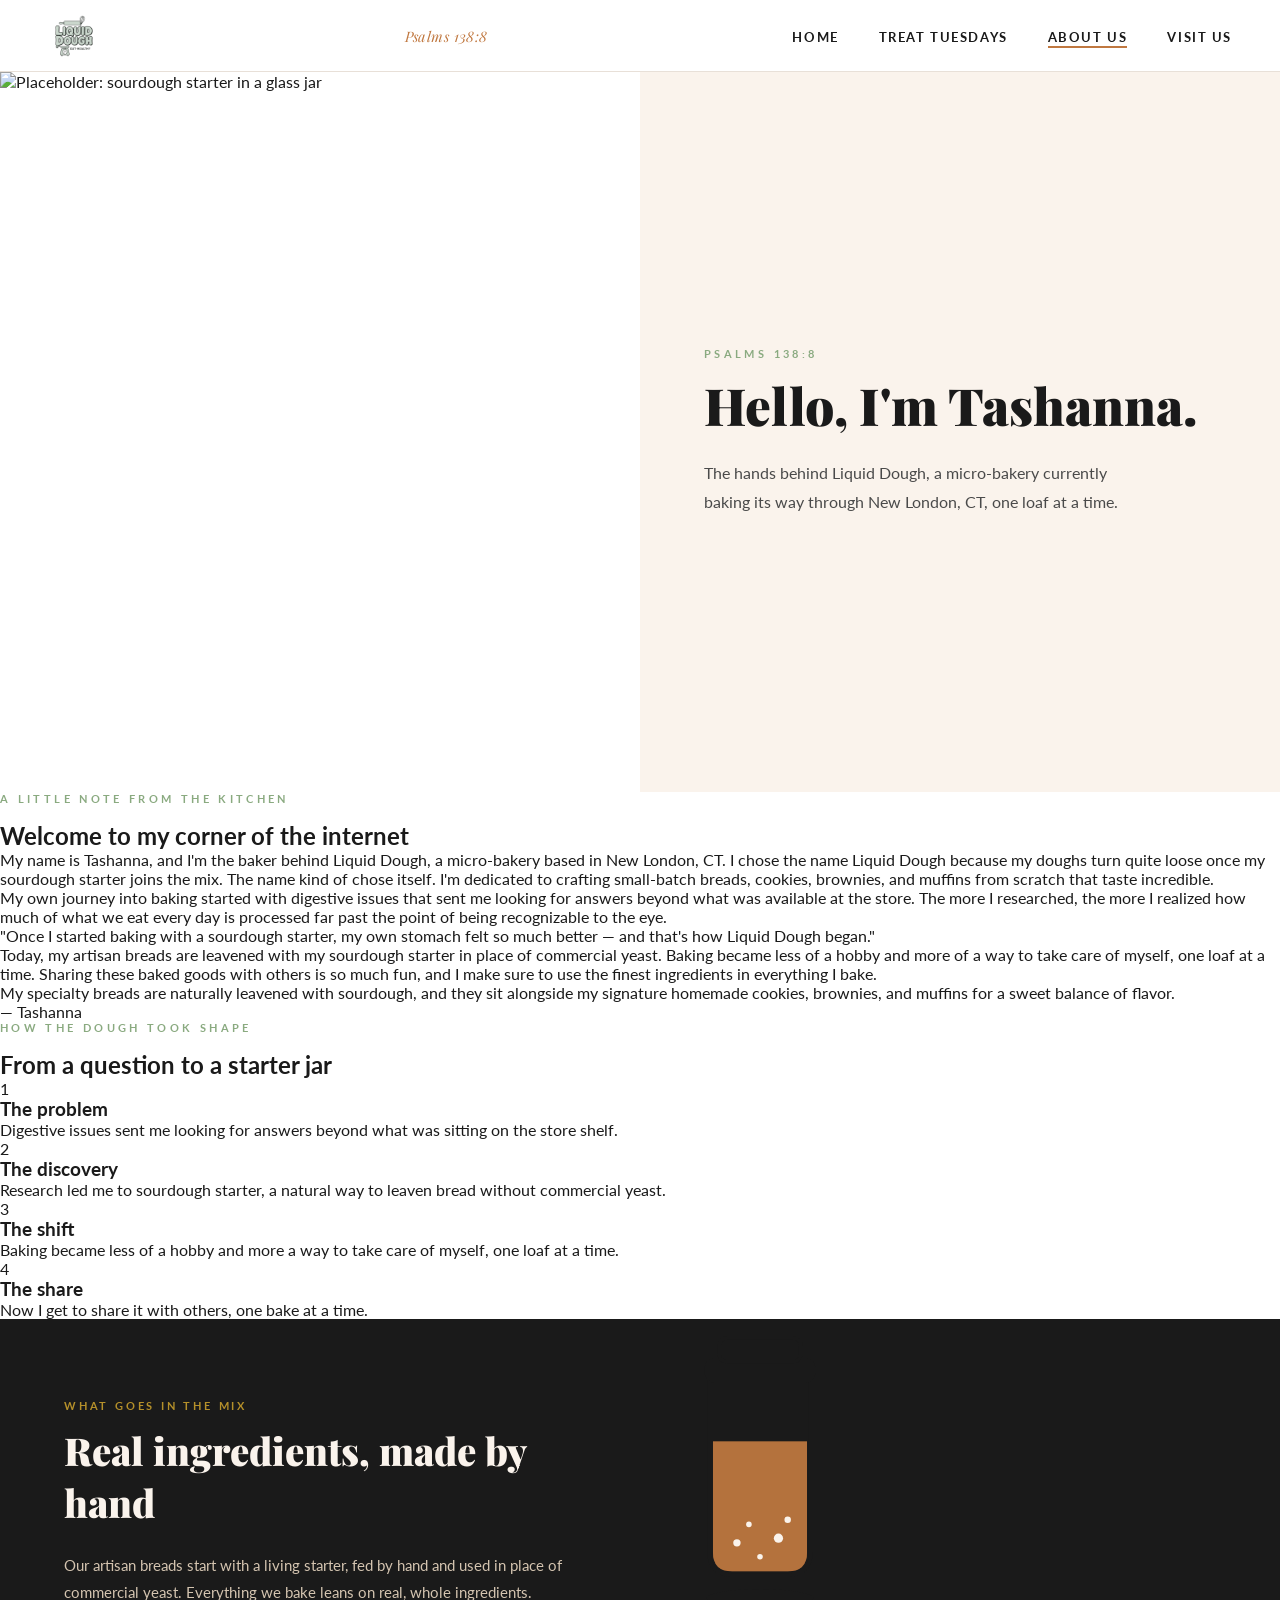
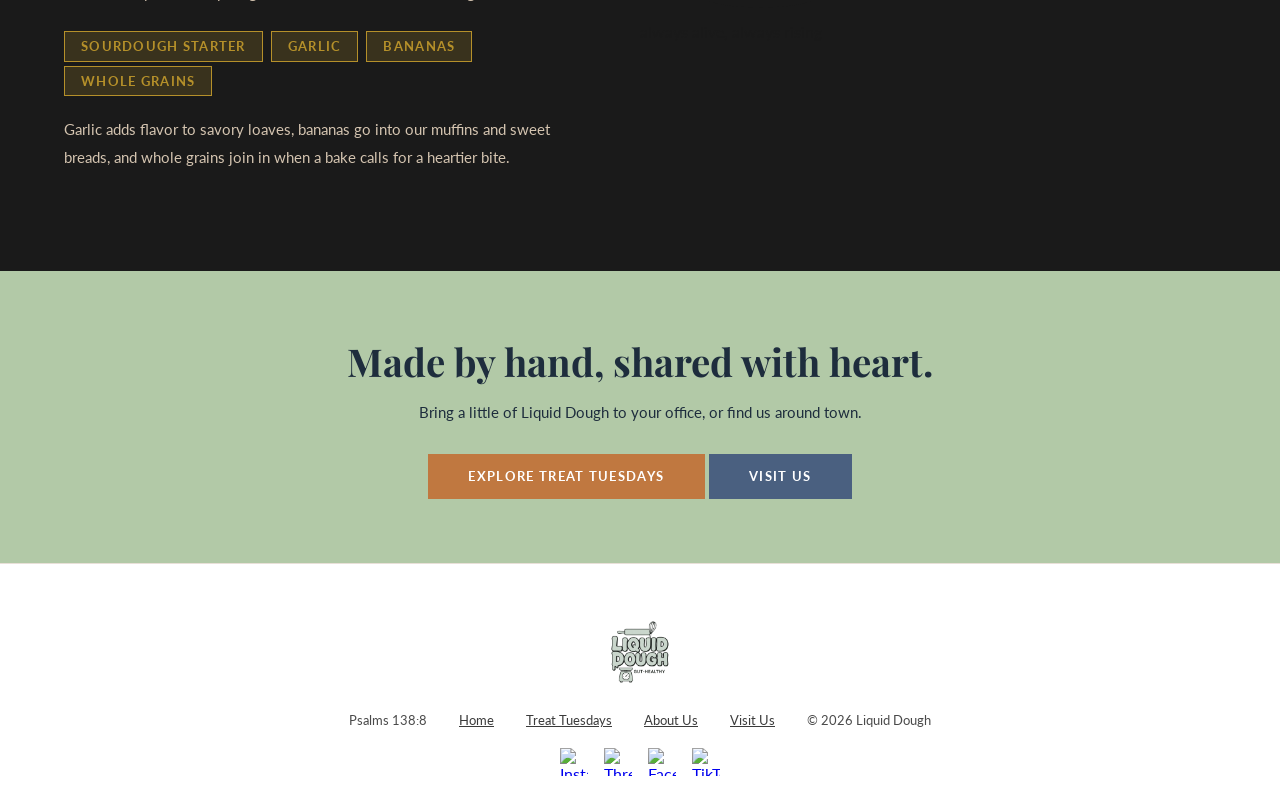
==== commit 5f49ed35: "Revise About page content and structure Updated the About page with new content, improved structure," ====
--- a/about.html
+++ b/about.html
@@ -1,449 +1,185 @@
 <!DOCTYPE html>
 <html lang="en">
 <head>
-<meta charset="UTF-8">
-<meta name="viewport" content="width=device-width, initial-scale=1.0">
-<title>About — Liquid Dough</title>
-<link rel="preconnect" href="https://fonts.googleapis.com">
-<link rel="preconnect" href="https://fonts.gstatic.com" crossorigin>
-<link href="https://fonts.googleapis.com/css2?family=Fraunces:ital,opsz,wght@0,9..144,400;0,9..144,500;0,9..144,600;1,9..144,500;1,9..144,600&family=Work+Sans:wght@400;500;600&family=Caveat:wght@500;600&display=swap" rel="stylesheet">
-<style>
-  :root{
-    --cream:#F2E9D8;
-    --paper:#FBF6EA;
-    --ink:#2B211A;
-    --ink-soft:#5A4E42;
-    --crust:#3E2A1C;
-    --olive:#7C8C55;
-    --olive-dark:#4F5C33;
-    --olive-tint:#E7ECD6;
-    --honey:#C8862F;
-    --line: rgba(43,33,26,0.14);
-    --radius: 22px;
-  }
-  *{box-sizing:border-box;}
-  html{scroll-behavior:smooth;}
-  body{
-    margin:0;
-    background:var(--cream);
-    color:var(--ink);
-    font-family:'Work Sans', sans-serif;
-    -webkit-font-smoothing:antialiased;
-  }
-  img{max-width:100%; display:block;}
-  a{color:inherit;}
+  <meta charset="UTF-8" />
+  <meta name="viewport" content="width=device-width, initial-scale=1.0" />
+  <title>About Us | Liquid Dough</title>
+  <meta name="description" content="Meet Tashanna, the baker behind Liquid Dough, a small-batch micro-bakery in New London, CT." />
 
-  .wrap{max-width:1120px; margin:0 auto; padding:0 32px;}
+  <!-- Google Fonts -->
+  <link rel="preconnect" href="https://fonts.googleapis.com">
+  <link rel="preconnect" href="https://fonts.gstatic.com" crossorigin>
+  <link href="https://fonts.googleapis.com/css2?family=Barlow+Condensed:wght@700;800;900&family=Playfair+Display:ital,wght@0,400;0,700;0,900;1,400&family=Lato:wght@300;400;700&display=swap" rel="stylesheet">
 
-  /* ---------- texture ---------- */
-  .grain{
-    position:fixed; inset:0; pointer-events:none; z-index:5; opacity:0.05; mix-blend-mode:multiply;
-    background-image:radial-gradient(circle at 1px 1px, #000 1px, transparent 0);
-    background-size: 3px 3px;
-  }
-
-  /* ---------- header ---------- */
-  header{
-    position:sticky; top:0; z-index:20;
-    background:rgba(242,233,216,0.9); backdrop-filter:blur(6px);
-    border-bottom:1px solid var(--line);
-  }
-  .nav{
-    display:flex; align-items:center; justify-content:space-between;
-    padding:16px 0;
-  }
-  .brand{display:flex; align-items:center; gap:10px; text-decoration:none;}
-  .brand-mark{width:34px; height:34px; border-radius:50%; background:var(--crust); position:relative; flex:none;}
-  .brand-mark::after{
-    content:""; position:absolute; inset:6px; border-radius:50%;
-    background:var(--honey); opacity:0.85;
-  }
-  .brand-name{font-family:'Fraunces', serif; font-weight:600; font-size:19px; letter-spacing:0.2px;}
-  nav.links{display:flex; gap:34px; list-style:none; padding:0; margin:0;}
-  nav.links a{
-    font-size:14px; text-decoration:none; color:var(--ink-soft);
-    letter-spacing:0.04em; text-transform:uppercase; font-weight:500;
-    border-bottom:1px solid transparent; padding-bottom:3px;
-    transition:border-color 0.2s, color 0.2s;
-  }
-  nav.links a:hover, nav.links a.active{color:var(--ink); border-color:var(--olive);}
-  .menu-btn{display:none; background:none; border:none; cursor:pointer;}
-
-  /* ---------- hero ---------- */
-  .hero{
-    padding:76px 0 60px;
-    display:grid; grid-template-columns:1.05fr 0.95fr; gap:56px; align-items:center;
-  }
-  .eyebrow-script{
-    font-family:'Caveat', cursive; font-size:26px; color:var(--olive-dark);
-    margin:0 0 6px;
-  }
-  .hero h1{
-    font-family:'Fraunces', serif; font-weight:600; font-size:clamp(40px,5.4vw,64px);
-    line-height:1.03; margin:0 0 20px; letter-spacing:-0.01em;
-  }
-  .hero h1 em{font-style:italic; color:var(--olive-dark); font-weight:500;}
-  .hero p.lede{
-    font-size:18px; line-height:1.6; color:var(--ink-soft); max-width:46ch; margin:0 0 28px;
-  }
-  .hero-ctas{display:flex; gap:14px; flex-wrap:wrap;}
-  .btn{
-    display:inline-flex; align-items:center; gap:8px; padding:13px 26px; border-radius:999px;
-    font-size:14px; font-weight:600; text-decoration:none; letter-spacing:0.02em;
-    transition:transform 0.15s ease, box-shadow 0.15s ease;
-  }
-  .btn:hover{transform:translateY(-2px);}
-  .btn-solid{background:var(--crust); color:var(--paper);}
-  .btn-outline{border:1.5px solid var(--crust); color:var(--crust);}
-
-  /* ---------- jar signature element ---------- */
-  .jar-stage{display:flex; justify-content:center; align-items:center; position:relative;}
-  .jar-caption{
-    position:absolute; bottom:-6px; left:50%; transform:translateX(-50%);
-    font-family:'Caveat', cursive; font-size:20px; color:var(--ink-soft); white-space:nowrap;
-  }
-  @keyframes rise{
-    0%,100%{ transform:translateY(0); }
-    50%{ transform:translateY(-6px); }
-  }
-  @keyframes bubbleUp{
-    0%{ transform:translateY(0) scale(0.6); opacity:0; }
-    15%{opacity:0.9;}
-    85%{opacity:0.5;}
-    100%{ transform:translateY(-120px) scale(1.15); opacity:0; }
-  }
-  .jar-liquid{ animation:rise 5s ease-in-out infinite; transform-origin:center bottom; }
-  .bubble{ animation:bubbleUp linear infinite; }
-
-  @media (prefers-reduced-motion: reduce){
-    .jar-liquid, .bubble{ animation:none !important; }
-  }
-
-  /* ---------- section shell ---------- */
-  section{padding:64px 0;}
-  .kicker{
-    font-size:13px; font-weight:600; text-transform:uppercase; letter-spacing:0.14em;
-    color:var(--olive-dark); margin:0 0 10px;
-  }
-  h2.section-title{
-    font-family:'Fraunces', serif; font-weight:600; font-size:clamp(28px,3.4vw,40px);
-    margin:0 0 8px; letter-spacing:-0.01em;
-  }
-
-  /* ---------- letter / story ---------- */
-  .letter-section{padding-top:20px;}
-  .letter-grid{
-    display:grid; grid-template-columns:0.9fr 1.5fr; gap:52px; align-items:start;
-  }
-  .letter-photos{display:grid; gap:18px;}
-  .photo-card{
-    border-radius:var(--radius); overflow:hidden; border:1px solid var(--line);
-    box-shadow:0 10px 24px -16px rgba(43,33,26,0.35);
-  }
-  .photo-card img{width:100%; height:100%; object-fit:cover;}
-  .photo-tall{aspect-ratio:4/5;}
-  .photo-row{display:grid; grid-template-columns:1fr 1fr; gap:18px;}
-  .photo-square{aspect-ratio:1/1;}
-
-  .letter-body{
-    background:var(--paper); border-radius:var(--radius); padding:48px 52px;
-    border:1px solid var(--line); position:relative;
-  }
-  .letter-body::before{
-    content:"";
-    position:absolute; left:52px; right:52px; top:0; height:3px;
-    background:repeating-linear-gradient(90deg, var(--olive) 0 10px, transparent 10px 20px);
-    opacity:0.5;
-  }
-  .letter-signoff{
-    font-family:'Fraunces', serif; font-style:italic; font-size:19px; color:var(--ink-soft); margin:0 0 22px;
-  }
-  .letter-body p{
-    font-size:16.5px; line-height:1.75; color:var(--ink-soft); margin:0 0 20px;
-  }
-  .pull{
-    font-family:'Caveat', cursive; font-size:28px; line-height:1.35; color:var(--crust);
-    margin:26px 0; padding-left:20px; border-left:3px solid var(--olive);
-  }
-  .signature{
-    font-family:'Caveat', cursive; font-size:34px; color:var(--crust); margin-top:8px;
-  }
-
-  /* ---------- journey timeline ---------- */
-  .journey{background:var(--olive-tint); border-radius:32px; margin:0 32px;}
-  .journey .wrap{padding:64px 32px;}
-  .journey-head{max-width:640px; margin-bottom:44px;}
-  .timeline{
-    display:grid; grid-template-columns:repeat(4,1fr); gap:28px;
-  }
-  .tstep{position:relative; padding-top:34px;}
-  .tstep::before{
-    content:attr(data-n);
-    font-family:'Fraunces', serif; font-weight:600; font-size:15px;
-    color:var(--paper); background:var(--olive-dark);
-    width:30px; height:30px; border-radius:50%;
-    display:flex; align-items:center; justify-content:center;
-    position:absolute; top:0; left:0;
-  }
-  .tstep h3{font-size:16px; margin:0 0 8px; font-weight:600;}
-  .tstep p{font-size:14.5px; line-height:1.6; color:var(--ink-soft); margin:0;}
-  .tstep + .tstep{border-left:1px solid var(--line); padding-left:28px;}
-
-  /* ---------- ingredients ---------- */
-  .ing-head{display:flex; justify-content:space-between; align-items:flex-end; gap:24px; margin-bottom:38px; flex-wrap:wrap;}
-  .ing-head p{max-width:44ch; color:var(--ink-soft); font-size:16px; line-height:1.6; margin:0;}
-  .ing-grid{display:grid; grid-template-columns:repeat(4,1fr); gap:20px;}
-  .ing-card{
-    background:var(--paper); border-radius:18px; border:1px solid var(--line);
-    overflow:hidden; transition:transform .2s ease;
-  }
-  .ing-card:hover{transform:translateY(-4px);}
-  .ing-img{aspect-ratio:1/1; overflow:hidden;}
-  .ing-img img{width:100%; height:100%; object-fit:cover;}
-  .ing-card-body{padding:18px 18px 22px;}
-  .ing-card-body h3{font-size:16px; margin:0 0 6px; font-weight:600;}
-  .ing-card-body p{font-size:13.5px; line-height:1.55; color:var(--ink-soft); margin:0;}
-
-  /* ---------- closing ---------- */
-  .closing{text-align:center;}
-  .closing blockquote{
-    font-family:'Fraunces', serif; font-style:italic; font-weight:500;
-    font-size:clamp(26px,3.6vw,38px); line-height:1.35; max-width:20ch; margin:0 auto 36px;
-    color:var(--crust);
-  }
-  .closing .hero-ctas{justify-content:center;}
-
-  /* ---------- footer ---------- */
-  footer{border-top:1px solid var(--line); padding:44px 0 36px;}
-  .foot-row{display:flex; justify-content:space-between; align-items:center; flex-wrap:wrap; gap:20px;}
-  .foot-links{display:flex; gap:26px; list-style:none; padding:0; margin:0;}
-  .foot-links a{font-size:14px; text-decoration:none; color:var(--ink-soft);}
-  .foot-links a:hover{color:var(--ink);}
-  .socials{display:flex; gap:16px;}
-  .socials a{
-    width:34px; height:34px; border-radius:50%; border:1px solid var(--line);
-    display:flex; align-items:center; justify-content:center; text-decoration:none;
-    color:var(--ink-soft); font-size:13px;
-  }
-  .copyright{font-size:13px; color:var(--ink-soft); margin-top:24px; text-align:center;}
-
-  /* ---------- responsive ---------- */
-  @media (max-width:920px){
-    .hero{grid-template-columns:1fr; text-align:center;}
-    .hero-ctas{justify-content:center;}
-    .letter-grid{grid-template-columns:1fr;}
-    .letter-body{padding:36px 26px;}
-    .timeline{grid-template-columns:1fr 1fr;}
-    .tstep + .tstep{border-left:none; padding-left:0;}
-    .tstep{padding-left:0;}
-    .ing-grid{grid-template-columns:1fr 1fr;}
-    nav.links{display:none;}
-  }
-  @media (max-width:560px){
-    .wrap{padding:0 20px;}
-    .journey .wrap{padding:48px 20px;}
-    .timeline{grid-template-columns:1fr;}
-    .ing-grid{grid-template-columns:1fr 1fr;}
-    .letter-photos{display:none;}
-    .foot-row{flex-direction:column; text-align:center;}
-  }
-</style>
+  <!-- Stylesheets -->
+  <link rel="stylesheet" href="styles/main.css" />
+  <link rel="stylesheet" href="styles/extras.css" />
 </head>
 <body>
-<div class="grain" aria-hidden="true"></div>
 
-<header>
-  <div class="wrap nav">
-    <a href="index.html" class="brand">
-      <span class="brand-mark" aria-hidden="true"></span>
-      <span class="brand-name">Liquid Dough</span>
+  <!-- NAV -->
+  <nav>
+    <a href="index.html" class="nav-logo">
+      <img src="Liquid D LOGO.png" alt="Liquid Dough Logo" />
     </a>
-    <ul class="links">
+    <span class="nav-verse">Psalms 138:8</span>
+    <ul class="nav-links">
       <li><a href="index.html">Home</a></li>
       <li><a href="corporate.html">Treat Tuesdays</a></li>
-      <li><a href="about.html" class="active">About</a></li>
+      <li><a href="about.html" class="active">About Us</a></li>
       <li><a href="visit.html">Visit Us</a></li>
     </ul>
-  </div>
-</header>
+  </nav>
 
-<main>
 
   <!-- HERO -->
-  <section class="hero wrap">
-    <div>
-      <p class="eyebrow-script">Psalms 138:8</p>
-      <h1>Hello, I'm <em>Tashanna.</em></h1>
-      <p class="lede">The hands behind Liquid Dough — a traveling micro-bakery, currently baking its way through New London, CT, one loaf at a time.</p>
-      <div class="hero-ctas">
-        <a href="corporate.html#menu" class="btn btn-solid">See what's baking</a>
-        <a href="visit.html" class="btn btn-outline">Find me this week</a>
+  <section class="about-hero">
+    <div class="about-hero-img">
+      <!-- Placeholder photo: swap for your own -->
+      <img src="https://images.unsplash.com/photo-1620429196249-d524581e605f?q=80&amp;w=1200&amp;auto=format&amp;fit=crop" alt="Placeholder: sourdough starter in a glass jar" />
+    </div>
+    <div class="about-hero-text">
+      <span class="tag-label">Psalms 138:8</span>
+      <h1>Hello, I'm Tashanna.</h1>
+      <p>
+        The hands behind Liquid Dough, a micro-bakery currently baking its way
+        through New London, CT, one loaf at a time.
+      </p>
+    </div>
+  </section>
+
+
+  <!-- STORY -->
+  <section class="story">
+    <span class="tag-label reveal">A little note from the kitchen</span>
+    <h2 class="reveal">Welcome to my corner of the internet</h2>
+
+    <p class="reveal">My name is Tashanna, and I'm the baker behind Liquid Dough, a micro-bakery based in New London, CT. I chose the name Liquid Dough because my doughs turn quite loose once my sourdough starter joins the mix. The name kind of chose itself. I'm dedicated to crafting small-batch breads, cookies, brownies, and muffins from scratch that taste incredible.</p>
+
+    <p class="reveal">My own journey into baking started with digestive issues that sent me looking for answers beyond what was available at the store. The more I researched, the more I realized how much of what we eat every day is processed far past the point of being recognizable to the eye.</p>
+
+    <p class="pull reveal">"Once I started baking with a sourdough starter, my own stomach felt so much better — and that's how Liquid Dough began."</p>
+
+    <p class="reveal">Today, my artisan breads are leavened with my sourdough starter in place of commercial yeast. Baking became less of a hobby and more of a way to take care of myself, one loaf at a time. Sharing these baked goods with others is so much fun, and I make sure to use the finest ingredients in everything I bake.</p>
+
+    <p class="reveal">My specialty breads are naturally leavened with sourdough, and they sit alongside my signature homemade cookies, brownies, and muffins for a sweet balance of flavor.</p>
+
+    <p class="signature reveal">— Tashanna</p>
+  </section>
+
+
+  <!-- JOURNEY -->
+  <section class="steps-section on-sage">
+    <div class="section-head reveal">
+      <span class="tag-label">How the dough took shape</span>
+      <h2>From a question to a starter jar</h2>
+    </div>
+    <div class="steps-grid four">
+      <div class="step reveal">
+        <p class="step-num">1</p>
+        <h3>The problem</h3>
+        <p>Digestive issues sent me looking for answers beyond what was sitting on the store shelf.</p>
+      </div>
+      <div class="step reveal">
+        <p class="step-num">2</p>
+        <h3>The discovery</h3>
+        <p>Research led me to sourdough starter, a natural way to leaven bread without commercial yeast.</p>
+      </div>
+      <div class="step reveal">
+        <p class="step-num">3</p>
+        <h3>The shift</h3>
+        <p>Baking became less of a hobby and more a way to take care of myself, one loaf at a time.</p>
+      </div>
+      <div class="step reveal">
+        <p class="step-num">4</p>
+        <h3>The share</h3>
+        <p>Now I get to share it with others, one bake at a time.</p>
       </div>
     </div>
+  </section>
 
-    <div class="jar-stage">
-      <svg width="260" height="320" viewBox="0 0 260 320" aria-hidden="true">
-        <ellipse cx="130" cy="300" rx="58" ry="10" fill="var(--crust)" opacity="0.12"/>
-        <path d="M75 60 L75 250 Q75 275 100 275 L160 275 Q185 275 185 250 L185 60 Z" fill="none" stroke="var(--crust)" stroke-width="4"/>
-        <rect x="70" y="40" width="120" height="26" rx="10" fill="var(--crust)"/>
-        <rect x="86" y="18" width="88" height="26" rx="8" fill="none" stroke="var(--crust)" stroke-width="4"/>
+
+  <!-- INGREDIENTS -->
+  <section class="starter-section">
+    <div class="starter-text reveal">
+      <span class="starter-label">What goes in the mix</span>
+      <h3>Real ingredients, made by hand</h3>
+      <p>Our artisan breads start with a living starter, fed by hand and used in place of commercial yeast. Everything we bake leans on real, whole ingredients.</p>
+      <div>
+        <span class="ingredient-pill">Sourdough starter</span>
+        <span class="ingredient-pill">Garlic</span>
+        <span class="ingredient-pill">Bananas</span>
+        <span class="ingredient-pill">Whole grains</span>
+      </div>
+      <p class="ingredient-note" style="margin-top:1.25rem;">Garlic adds flavor to savory loaves, bananas go into our muffins and sweet breads, and whole grains join in when a bake calls for a heartier bite.</p>
+    </div>
+
+    <div class="starter-img jar reveal">
+      <svg width="240" height="300" viewBox="0 0 260 320" aria-hidden="true">
+        <ellipse cx="130" cy="300" rx="58" ry="10" fill="#1a1a1a" opacity="0.12"/>
+        <path d="M75 60 L75 250 Q75 275 100 275 L160 275 Q185 275 185 250 L185 60 Z" fill="none" stroke="#1a1a1a" stroke-width="4"/>
+        <rect x="70" y="40" width="120" height="26" rx="10" fill="#1a1a1a"/>
+        <rect x="86" y="18" width="88" height="26" rx="8" fill="none" stroke="#1a1a1a" stroke-width="4"/>
         <clipPath id="jarclip">
           <path d="M79 130 L79 250 Q79 271 100 271 L160 271 Q181 271 181 250 L181 130 Z"/>
         </clipPath>
         <g clip-path="url(#jarclip)">
           <g class="jar-liquid">
-            <rect x="70" y="110" width="120" height="170" fill="var(--honey)" opacity="0.55"/>
-            <path d="M70 112 Q100 104 130 112 T190 112 V300 H70 Z" fill="var(--honey)" opacity="0.85"/>
+            <rect x="70" y="110" width="120" height="170" fill="#c07840" opacity="0.55"/>
+            <path d="M70 112 Q100 104 130 112 T190 112 V300 H70 Z" fill="#c07840" opacity="0.85"/>
           </g>
-          <circle class="bubble" cx="105" cy="240" r="4" fill="var(--paper)" style="animation-duration:4.2s; animation-delay:0s;"/>
-          <circle class="bubble" cx="130" cy="255" r="3" fill="var(--paper)" style="animation-duration:3.6s; animation-delay:1.1s;"/>
-          <circle class="bubble" cx="150" cy="235" r="5" fill="var(--paper)" style="animation-duration:5s; animation-delay:0.5s;"/>
-          <circle class="bubble" cx="118" cy="220" r="3" fill="var(--paper)" style="animation-duration:4.6s; animation-delay:2s;"/>
-          <circle class="bubble" cx="160" cy="215" r="3.5" fill="var(--paper)" style="animation-duration:3.9s; animation-delay:1.6s;"/>
+          <circle class="bubble" cx="105" cy="240" r="4" fill="#faf3ec" style="animation-duration:4.2s; animation-delay:0s;"/>
+          <circle class="bubble" cx="130" cy="255" r="3" fill="#faf3ec" style="animation-duration:3.6s; animation-delay:1.1s;"/>
+          <circle class="bubble" cx="150" cy="235" r="5" fill="#faf3ec" style="animation-duration:5s; animation-delay:0.5s;"/>
+          <circle class="bubble" cx="118" cy="220" r="3" fill="#faf3ec" style="animation-duration:4.6s; animation-delay:2s;"/>
+          <circle class="bubble" cx="160" cy="215" r="3.5" fill="#faf3ec" style="animation-duration:3.9s; animation-delay:1.6s;"/>
         </g>
       </svg>
       <p class="jar-caption">always alive, always rising</p>
     </div>
   </section>
 
-  <!-- LETTER -->
-  <section class="letter-section wrap">
-    <div class="letter-grid">
-      <div class="letter-photos">
-        <div class="photo-card photo-tall">
-          <img src="https://images.unsplash.com/photo-1620429196249-d524581e605f?q=80&amp;w=800&amp;auto=format&amp;fit=crop" alt="Placeholder — sourdough starter in a glass jar">
-        </div>
-        <div class="photo-row">
-          <div class="photo-card photo-square">
-            <img src="https://images.unsplash.com/photo-1587049332298-1c42e83937a7?q=80&amp;w=500&amp;auto=format&amp;fit=crop" alt="Placeholder — garlic bulb">
-          </div>
-          <div class="photo-card photo-square">
-            <img src="https://images.unsplash.com/photo-1662150681339-867e940ea30d?q=80&amp;w=500&amp;auto=format&amp;fit=crop" alt="Placeholder — bunch of bananas">
-          </div>
-        </div>
-      </div>
 
-      <div class="letter-body">
-        <p class="letter-signoff">A little note from the kitchen —</p>
-
-        <p>Welcome to my corner of the internet. My name is Tashanna, and I'm the baker behind Liquid Dough, a traveling micro-bakery based in New London, CT this summer! I chose the name Liquid Dough because my doughs turn quite loose once my sourdough starter joins the mix. The name kind of chose itself. I'm dedicated to crafting small-batch breads, cookies, brownies, and muffins from scratch that taste incredible.</p>
-
-        <p>My own journey into baking started with digestive issues that sent me looking for answers beyond what was available at the store. The more I researched, the more I realized how much of what we eat every day is processed far past the point of being recognizable to the eye.</p>
-
-        <p class="pull">"Once I started baking with a sourdough starter, my own stomach felt so much better — and that's how Liquid Dough began."</p>
-
-        <p>Today, my artisan breads are leavened with my sourdough starter in place of commercial yeast. Baking became less of a hobby and more of a way to take care of myself, one loaf at a time. Sharing these baked goods with others is so much fun, and I make sure to use the finest ingredients in everything I bake.</p>
-
-        <p>My specialty breads are naturally leavened with sourdough, and they sit alongside my signature homemade cookies, brownies, and muffins for a sweet balance of flavor.</p>
-
-        <p class="signature">— Tashanna</p>
-      </div>
+  <!-- CLOSING -->
+  <section class="know-section reveal">
+    <h2>Made by hand, shared with heart.</h2>
+    <p>Bring a little of Liquid Dough to your office, or find us around town.</p>
+    <div class="hero-actions">
+      <a href="corporate.html" class="btn-rust">Explore Treat Tuesdays</a>
+      <a href="visit.html" class="btn-steel">Visit Us</a>
     </div>
   </section>
 
-  <!-- JOURNEY -->
-  <section class="journey">
-    <div class="wrap">
-      <div class="journey-head">
-        <p class="kicker">How the dough took shape</p>
-        <h2 class="section-title">From a question to a starter jar</h2>
-      </div>
-      <div class="timeline">
-        <div class="tstep" data-n="1">
-          <h3>The problem</h3>
-          <p>Digestive issues sent me looking for answers beyond what was sitting on the store shelf.</p>
-        </div>
-        <div class="tstep" data-n="2">
-          <h3>The discovery</h3>
-          <p>Research led me to sourdough starter, a natural way to leaven bread without commercial yeast.</p>
-        </div>
-        <div class="tstep" data-n="3">
-          <h3>The shift</h3>
-          <p>Baking became less of a hobby and more a way to take care of myself, one loaf at a time.</p>
-        </div>
-        <div class="tstep" data-n="4">
-          <h3>The share</h3>
-          <p>Now I get to travel and share it with others — one bake at a time.</p>
-        </div>
-      </div>
+
+  <!-- FOOTER -->
+  <footer>
+    <div class="footer-logo">
+      <img src="Liquid D LOGO.png" alt="Liquid Dough Logo" />
     </div>
-  </section>
+    <div class="footer-nav">
+      <span class="footer-verse">Psalms 138:8</span>
+      <a href="index.html">Home</a>
+      <a href="corporate.html">Treat Tuesdays</a>
+      <a href="about.html">About Us</a>
+      <a href="visit.html">Visit Us</a>
+      <span class="footer-copy">© 2026 Liquid Dough</span>
+    </div>
+    <div class="footer-socials">
+      <a href="https://www.instagram.com/liquiddough_" target="_blank" rel="noopener">
+        <img src="https://static.wixstatic.com/media/11062b_55e4be1e75564866b6c28290f9a9d271~mv2.png/v1/fill/w_39,h_39,al_c,q_85,usm_0.66_1.00_0.01,enc_avif,quality_auto/11062b_55e4be1e75564866b6c28290f9a9d271~mv2.png" alt="Instagram" />
+      </a>
+      <a href="https://www.threads.com/@liquiddough_" target="_blank" rel="noopener">
+        <img src="https://static.wixstatic.com/media/11062b_203532116d954961af6765993d2319a5~mv2.png/v1/fill/w_39,h_39,al_c,q_85,usm_0.66_1.00_0.01,enc_avif,quality_auto/11062b_203532116d954961af6765993d2319a5~mv2.png" alt="Threads" />
+      </a>
+      <a href="https://www.facebook.com/profile.php?id=61576407923630" target="_blank" rel="noopener">
+        <img src="https://static.wixstatic.com/media/11062b_2381e8a6e7444f4f902e7b649aa3f0ac~mv2.png/v1/fill/w_39,h_39,al_c,q_85,usm_0.66_1.00_0.01,enc_avif,quality_auto/11062b_2381e8a6e7444f4f902e7b649aa3f0ac~mv2.png" alt="Facebook" />
+      </a>
+      <a href="https://www.tiktok.com/@liquid.dough" target="_blank" rel="noopener">
+        <img src="https://static.wixstatic.com/media/11062b_69d309d6dbde492fae325fb0deca6556~mv2.png/v1/fill/w_39,h_39,al_c,q_85,usm_0.66_1.00_0.01,enc_avif,quality_auto/11062b_69d309d6dbde492fae325fb0deca6556~mv2.png" alt="TikTok" />
+      </a>
+    </div>
+  </footer>
 
-  <!-- INGREDIENTS -->
-  <section class="wrap">
-    <div class="ing-head">
-      <div>
-        <p class="kicker">What goes in the mix</p>
-        <h2 class="section-title">Real ingredients, made by hand</h2>
-      </div>
-      <p>Our artisan breads start with a living starter, and everything we bake leans on real, whole ingredients.</p>
-    </div>
-    <div class="ing-grid">
-      <div class="ing-card">
-        <div class="ing-img"><img src="https://images.unsplash.com/photo-1620429196249-d524581e605f?q=80&amp;w=500&amp;auto=format&amp;fit=crop" alt="Placeholder — sourdough starter"></div>
-        <div class="ing-card-body">
-          <h3>Sourdough</h3>
-          <p>A living starter, fed by hand, that leavens our artisan breads in place of commercial yeast.</p>
-        </div>
-      </div>
-      <div class="ing-card">
-        <div class="ing-img"><img src="https://images.unsplash.com/photo-1587049332298-1c42e83937a7?q=80&amp;w=500&amp;auto=format&amp;fit=crop" alt="Placeholder — garlic"></div>
-        <div class="ing-card-body">
-          <h3>Garlic</h3>
-          <p>A flavorful addition to our savory loaves.</p>
-        </div>
-      </div>
-      <div class="ing-card">
-        <div class="ing-img"><img src="https://images.unsplash.com/photo-1662150681339-867e940ea30d?q=80&amp;w=500&amp;auto=format&amp;fit=crop" alt="Placeholder — bananas"></div>
-        <div class="ing-card-body">
-          <h3>Bananas</h3>
-          <p>Naturally sweet and folded into our banana nut muffins and sweet breads.</p>
-        </div>
-      </div>
-      <div class="ing-card">
-        <div class="ing-img"><img src="https://images.unsplash.com/photo-1715189997923-dd8bf6e9bd91?q=80&amp;w=500&amp;auto=format&amp;fit=crop" alt="Placeholder — whole grain bread"></div>
-        <div class="ing-card-body">
-          <h3>Whole grains</h3>
-          <p>Added when a bake calls for it, for a heartier bite.</p>
-        </div>
-      </div>
-    </div>
-  </section>
-
-  <!-- CLOSING -->
-  <section class="closing wrap">
-    <blockquote>Made by hand, shared with heart.</blockquote>
-    <div class="hero-ctas">
-      <a href="corporate.html" class="btn btn-solid">Explore Treat Tuesdays</a>
-      <a href="visit.html" class="btn btn-outline">Visit Us</a>
-    </div>
-  </section>
-
-</main>
-
-<footer>
-  <div class="wrap">
-    <div class="foot-row">
-      <a href="index.html" class="brand">
-        <span class="brand-mark" aria-hidden="true"></span>
-        <span class="brand-name">Liquid Dough</span>
-      </a>
-      <ul class="foot-links">
-        <li><a href="index.html">Home</a></li>
-        <li><a href="corporate.html">Treat Tuesdays</a></li>
-        <li><a href="about.html">About</a></li>
-        <li><a href="visit.html">Visit Us</a></li>
-      </ul>
-      <div class="socials">
-        <a href="https://www.instagram.com/liquiddough_" aria-label="Instagram">IG</a>
-        <a href="https://www.threads.com/@liquiddough_" aria-label="Threads">TH</a>
-        <a href="https://www.facebook.com/profile.php?id=61576407923630" aria-label="Facebook">FB</a>
-        <a href="https://www.tiktok.com/@liquid.dough" aria-label="TikTok">TT</a>
-      </div>
-    </div>
-    <p class="copyright">© 2026 Liquid Dough</p>
-  </div>
-</footer>
-
+  <script src="scripts/main.js"></script>
 </body>
 </html>
--- a/styles/main.css
+++ b/styles/main.css
@@ -0,0 +1,643 @@
+/* ============================================================
+   LIQUID DOUGH — main.css
+   Exact color match to Wix site
+   ============================================================ */
+
+/* ── RESET & BASE ── */
+*, *::before, *::after { box-sizing: border-box; margin: 0; padding: 0; }
+
+:root {
+  --cream:        #faf3ec;   /* hero background (very light peach-cream) */
+  --white:        #ffffff;
+  --sage:         #b2c9a7;   /* fun facts bg, get-to-know-us bg, wave shape */
+  --sage-dark:    #8aaa80;   /* sage accent */
+  --navy:         #1e2d3d;   /* fun facts numbers & text */
+  --yellow:       #d4e200;   /* "ENTER BANANA" text */
+  --gold:         #b5902a;   /* "HEAVEN" text */
+  --blue:         #2563c4;   /* "WEIGHT" / "VOLUME" text */
+  --caramel:      #c07840;   /* "WELCOME ALL CHOCOLATE LOVERS", buttons */
+  --steel-blue:   #4a6080;   /* "Get to Know Us" button */
+  --dark:         #1a1a1a;   /* body text */
+  --mid-gray:     #4a4a4a;   /* secondary text */
+  --footer-link:  #3b3b3b;
+}
+
+html { scroll-behavior: smooth; }
+
+body {
+  font-family: 'Lato', sans-serif;
+  color: var(--dark);
+  background: var(--white);
+  overflow-x: hidden;
+}
+
+img { display: block; max-width: 100%; }
+
+/* ── NAV ── */
+nav {
+  position: fixed; top: 0; left: 0; right: 0; z-index: 200;
+  background: var(--white);
+  border-bottom: 1px solid #e8e0d8;
+  height: 72px;
+  display: flex; align-items: center; justify-content: space-between;
+  padding: 0 3rem;
+}
+.nav-logo img { height: 52px; transition: transform .3s; }
+.nav-logo img:hover { transform: rotate(-4deg) scale(1.06); }
+.nav-verse {
+  font-family: 'Playfair Display', serif;
+  font-style: italic;
+  font-size: .9rem;
+  color: var(--caramel);
+  letter-spacing: .03em;
+}
+.nav-links { list-style: none; display: flex; gap: 2.5rem; }
+.nav-links a {
+  text-decoration: none;
+  color: var(--dark);
+  font-size: .82rem;
+  font-weight: 700;
+  letter-spacing: .12em;
+  text-transform: uppercase;
+  position: relative; padding-bottom: 3px;
+}
+.nav-links a::after {
+  content: '';
+  position: absolute; bottom: 0; left: 0; right: 0;
+  height: 2px; background: var(--caramel);
+  transform: scaleX(0); transform-origin: left;
+  transition: transform .3s;
+}
+.nav-links a:hover::after,
+.nav-links a.active::after { transform: scaleX(1); }
+
+/* ── HERO ── */
+.hero {
+  margin-top: 72px;
+  background: var(--cream);
+  min-height: calc(100vh - 72px);
+  display: flex; flex-direction: column;
+  align-items: center; justify-content: center;
+  text-align: center;
+  padding: 4rem 2rem 3rem;
+  perspective: 1400px;
+  overflow: hidden;
+}
+
+.hero-eyebrow {
+  font-family: 'Playfair Display', serif;
+  font-style: italic;
+  font-size: clamp(1rem, 2vw, 1.5rem);
+  font-weight: 400;
+  letter-spacing: .2em;
+  text-transform: uppercase;
+  color: #a8998a;
+  margin-bottom: 1rem;
+  /* fold-down animation */
+  transform-origin: top center;
+  animation: foldDown .75s cubic-bezier(.22,1,.36,1) .15s both;
+}
+
+.hero-title {
+  font-family: 'Barlow Condensed', sans-serif;
+  font-size: clamp(5rem, 15vw, 15rem);
+  font-weight: 800;
+  line-height: .9;
+  color: #a8c5a0;   /* sage green from screenshot */
+  text-transform: uppercase;
+  letter-spacing: -.01em;
+  margin-bottom: 1.8rem;
+  /* tilt-in animation */
+  animation: tiltIn .85s cubic-bezier(.22,1,.36,1) .5s both;
+}
+
+.hero-body {
+  font-size: clamp(.9rem, 1.2vw, 1rem);
+  line-height: 1.8;
+  color: #5c4a3a;
+  max-width: 400px;
+  margin: 0 auto 2rem;
+  animation: fadeUp .6s ease .95s both;
+}
+
+/* ── BUTTONS ── */
+.btn-rust {
+  display: inline-block;
+  padding: .8rem 2.4rem;
+  background: var(--caramel);
+  color: #fff;
+  text-decoration: none;
+  font-size: .82rem;
+  font-weight: 700;
+  letter-spacing: .1em;
+  text-transform: uppercase;
+  border: 2px solid var(--caramel);
+  transition: background .25s, color .25s, transform .2s;
+  animation: fadeUp .6s ease 1.1s both;
+}
+.btn-rust:hover { background: transparent; color: var(--caramel); transform: translateY(-2px); }
+
+.btn-steel {
+  display: inline-block;
+  padding: .8rem 2.4rem;
+  background: var(--steel-blue);
+  color: #fff;
+  text-decoration: none;
+  font-size: .82rem;
+  font-weight: 700;
+  letter-spacing: .1em;
+  text-transform: uppercase;
+  border: 2px solid var(--steel-blue);
+  transition: background .25s, color .25s, transform .2s;
+}
+.btn-steel:hover { background: transparent; color: var(--steel-blue); transform: translateY(-2px); }
+
+/* ── ENTER BANANA HEAVEN ── */
+.banana-section {
+  background: var(--white);
+  display: grid;
+  grid-template-columns: 1fr 1fr;
+  align-items: center;
+  min-height: 580px;
+  overflow: hidden;
+}
+.banana-text {
+  padding: 4rem 3rem 4rem 5rem;
+}
+.banana-text .line1 {
+  font-family: 'Barlow Condensed', sans-serif;
+  font-size: clamp(3.5rem, 7vw, 7.5rem);
+  font-weight: 800;
+  text-transform: uppercase;
+  color: var(--yellow);
+  line-height: .95;
+  display: block;
+}
+.banana-text .over {
+  font-family: 'Playfair Display', serif;
+  font-style: italic;
+  font-size: clamp(1rem, 2vw, 1.4rem);
+  color: var(--mid-gray);
+  display: block;
+  margin: .6rem 0;
+  letter-spacing: .05em;
+}
+.banana-text .line2 {
+  font-family: 'Barlow Condensed', sans-serif;
+  font-size: clamp(4.5rem, 9vw, 9.5rem);
+  font-weight: 800;
+  text-transform: uppercase;
+  color: var(--gold);
+  line-height: .9;
+  display: block;
+}
+.banana-img {
+  overflow: hidden;
+  height: 100%;
+  min-height: 480px;
+}
+.banana-img img {
+  width: 100%; height: 100%;
+  object-fit: cover;
+  transition: transform .8s ease;
+}
+.banana-img:hover img { transform: scale(1.04); }
+
+/* ── FUN FACTS ── */
+.facts-section {
+  background: var(--sage);
+  padding: 5rem 4rem;
+  text-align: center;
+}
+.facts-section h2 {
+  font-family: 'Lato', sans-serif;
+  font-size: .85rem;
+  font-weight: 700;
+  letter-spacing: .35em;
+  text-transform: uppercase;
+  color: var(--navy);
+  margin-bottom: 3.5rem;
+}
+.facts-grid {
+  display: grid;
+  grid-template-columns: repeat(4, 1fr);
+  gap: 2rem;
+  max-width: 1100px;
+  margin: 0 auto;
+}
+.fact-item { text-align: center; }
+.fact-number {
+  font-family: 'Playfair Display', serif;
+  font-size: clamp(3rem, 5vw, 5rem);
+  font-weight: 700;
+  color: var(--navy);
+  line-height: 1;
+  margin-bottom: .8rem;
+}
+.fact-item p {
+  font-size: .88rem;
+  line-height: 1.75;
+  color: var(--navy);
+}
+
+/* ── WEIGHT OVER VOLUME ── */
+.weight-section {
+  background: var(--white);
+  display: grid;
+  grid-template-columns: 1fr 1fr;
+  align-items: center;
+  min-height: 520px;
+  position: relative;
+  overflow: hidden;
+}
+.weight-text {
+  padding: 4rem 3rem 6rem 5rem;
+  position: relative; z-index: 2;
+}
+.weight-text .w-line {
+  font-family: 'Playfair Display', serif;
+  font-size: clamp(3.5rem, 7vw, 7rem);
+  font-weight: 900;
+  text-transform: uppercase;
+  color: var(--blue);
+  line-height: .95;
+  display: block;
+}
+.weight-text .w-over {
+  font-family: 'Playfair Display', serif;
+  font-style: italic;
+  font-size: clamp(1rem, 2vw, 1.3rem);
+  color: var(--mid-gray);
+  display: block;
+  margin: .6rem 0;
+  letter-spacing: .05em;
+}
+/* sage green wave at bottom-left */
+.weight-section::after {
+  content: '';
+  position: absolute;
+  bottom: -60px; left: -60px;
+  width: 420px; height: 220px;
+  background: var(--sage);
+  border-radius: 50% 60% 50% 40% / 60% 50% 70% 50%;
+  z-index: 1;
+  opacity: .85;
+}
+.weight-img {
+  overflow: hidden;
+  height: 100%;
+  min-height: 460px;
+  position: relative; z-index: 2;
+}
+.weight-img img {
+  width: 100%; height: 100%;
+  object-fit: cover;
+  transition: transform .8s ease;
+}
+.weight-img:hover img { transform: scale(1.04); }
+
+/* ── WELCOME CHOCOLATE LOVERS ── */
+.choc-section {
+  background: var(--white);
+  display: grid;
+  grid-template-columns: 1fr 1fr;
+  align-items: center;
+  min-height: 480px;
+  padding: 3rem 4rem;
+  gap: 2rem;
+}
+.choc-img { display: flex; justify-content: center; align-items: center; }
+.choc-img img { max-height: 440px; object-fit: contain; }
+.choc-text {
+  display: flex; flex-direction: column; justify-content: center;
+}
+.choc-text .choc-line {
+  font-family: 'Barlow Condensed', sans-serif;
+  font-size: clamp(2.5rem, 5.5vw, 6rem);
+  font-weight: 800;
+  text-transform: uppercase;
+  color: var(--caramel);
+  line-height: .95;
+}
+
+/* ── GET TO KNOW US ── */
+.know-section {
+  background: var(--sage);
+  padding: 4rem 2rem;
+  text-align: center;
+}
+.know-section h2 {
+  font-family: 'Playfair Display', serif;
+  font-size: clamp(1.8rem, 3vw, 2.5rem);
+  font-weight: 700;
+  color: var(--navy);
+  margin-bottom: .75rem;
+}
+.know-section p {
+  font-size: .95rem;
+  line-height: 1.75;
+  color: var(--navy);
+  margin-bottom: 1.75rem;
+}
+
+/* ── FOOTER ── */
+footer {
+  background: var(--white);
+  padding: 3rem 2rem 2rem;
+  text-align: center;
+  border-top: 1px solid #e8e0d8;
+}
+.footer-logo { margin: 0 auto 1.25rem; }
+.footer-logo img { height: 80px; margin: 0 auto; }
+.footer-nav {
+  display: flex;
+  justify-content: center;
+  align-items: center;
+  gap: 2rem;
+  flex-wrap: wrap;
+  margin-bottom: 1.25rem;
+  font-size: .82rem;
+}
+.footer-nav .footer-verse,
+.footer-nav .footer-copy {
+  color: var(--mid-gray);
+  font-size: .82rem;
+}
+.footer-nav a {
+  color: var(--footer-link);
+  text-decoration: underline;
+  font-size: .82rem;
+  transition: color .2s;
+}
+.footer-nav a:hover { color: var(--caramel); }
+.footer-socials {
+  display: flex;
+  justify-content: center;
+  gap: 1rem;
+  margin-top: .75rem;
+}
+.footer-socials a img {
+  height: 28px; width: 28px;
+  object-fit: contain;
+  transition: transform .2s, opacity .2s;
+}
+.footer-socials a:hover img { transform: scale(1.15); opacity: .8; }
+
+/* ── SCROLL REVEAL ── */
+.reveal {
+  opacity: 0;
+  transform: translateY(32px);
+  transition: opacity .7s ease, transform .7s ease;
+}
+.reveal.visible {
+  opacity: 1;
+  transform: none;
+}
+
+/* ── ANIMATIONS ── */
+@keyframes foldDown {
+  from { transform: rotateX(-90deg); opacity: 0; }
+  to   { transform: rotateX(0deg);  opacity: 1; }
+}
+@keyframes tiltIn {
+  from { transform: rotate(6deg) translateX(100px); opacity: 0; }
+  to   { transform: rotate(0deg) translateX(0);     opacity: 1; }
+}
+@keyframes fadeUp {
+  from { opacity: 0; transform: translateY(18px); }
+  to   { opacity: 1; transform: translateY(0); }
+}
+
+/* ── RESPONSIVE ── */
+@media (max-width: 900px) {
+  nav { padding: 0 1.5rem; }
+  .nav-verse { display: none; }
+  .banana-section,
+  .weight-section,
+  .choc-section { grid-template-columns: 1fr; }
+  .banana-text { padding: 3rem 1.5rem; }
+  .banana-img, .weight-img { min-height: 55vw; }
+  .weight-text { padding: 3rem 1.5rem 5rem; }
+  .choc-section { padding: 3rem 1.5rem; }
+  .facts-grid { grid-template-columns: 1fr 1fr; gap: 2.5rem; }
+  .weight-section::after { width: 280px; height: 150px; }
+}
+@media (max-width: 560px) {
+  .facts-grid { grid-template-columns: 1fr; }
+  .hero-title { font-size: 22vw; }
+}
+/* ── SHARED PAGE STYLES (about + visit) ── */
+
+/* Scroll reveal already defined above — no need to repeat */
+
+/* Shared tag label */
+.tag-label {
+  font-size: .7rem;
+  font-weight: 700;
+  letter-spacing: .3em;
+  text-transform: uppercase;
+  color: var(--sage-dark);
+  margin-bottom: 1rem;
+  display: block;
+}
+
+/* ── ABOUT PAGE ── */
+.about-hero {
+  margin-top: 72px;
+  display: grid;
+  grid-template-columns: 1fr 1fr;
+  min-height: 80vh;
+}
+.about-hero-img { overflow: hidden; }
+.about-hero-img img {
+  width: 100%; height: 100%;
+  object-fit: cover;
+  animation: slowZoom 8s ease-out forwards;
+}
+.about-hero-text {
+  background: var(--cream);
+  display: flex; flex-direction: column; justify-content: center;
+  padding: 5rem 4rem;
+}
+.about-hero-text h1 {
+  font-family: 'Playfair Display', serif;
+  font-size: clamp(2rem, 4vw, 3.5rem);
+  font-weight: 900; line-height: 1.15; margin-bottom: 1.5rem;
+  opacity: 0; animation: fadeUp .7s .3s forwards;
+}
+.about-hero-text p {
+  font-size: 1rem; line-height: 1.8;
+  color: var(--mid-gray); max-width: 440px;
+  opacity: 0; animation: fadeUp .7s .5s forwards;
+}
+.why-section {
+  padding: 6rem 4rem; max-width: 900px;
+  margin: 0 auto; text-align: center;
+}
+.why-section h2 {
+  font-family: 'Playfair Display', serif;
+  font-size: clamp(1.8rem, 3.5vw, 3rem); font-weight: 900; margin-bottom: .5rem;
+}
+.why-section h2 em { font-style: italic; color: var(--caramel); display: block; }
+.why-section p { font-size: 1rem; line-height: 1.85; color: var(--mid-gray); margin-top: 1.5rem; }
+
+.starter-section {
+  background: var(--dark);
+  display: grid; grid-template-columns: 1fr 1fr;
+  min-height: 60vh;
+}
+.starter-text { padding: 5rem 4rem; display: flex; flex-direction: column; justify-content: center; }
+.starter-text h3 {
+  font-family: 'Playfair Display', serif;
+  font-size: clamp(1.8rem, 3vw, 2.8rem); font-weight: 900;
+  color: var(--cream); margin-bottom: 1.5rem;
+}
+.starter-label {
+  font-size: .7rem; font-weight: 700; letter-spacing: .25em;
+  text-transform: uppercase; color: var(--gold); margin-bottom: .75rem; display: block;
+}
+.starter-text p { font-size: .95rem; line-height: 1.8; color: #d4c4b0; margin-bottom: 1.25rem; }
+.ingredient-pill {
+  display: inline-block;
+  background: rgba(181,144,42,.2);
+  border: 1px solid var(--gold);
+  color: var(--gold);
+  font-size: .8rem; font-weight: 700;
+  letter-spacing: .1em; text-transform: uppercase;
+  padding: .4rem 1rem; margin: .25rem .25rem 0 0;
+}
+.starter-img { overflow: hidden; }
+.starter-img img {
+  width: 100%; height: 100%; object-fit: cover;
+  transition: transform .8s ease;
+}
+.starter-img:hover img { transform: scale(1.04); }
+
+.faq-section { padding: 6rem 4rem; max-width: 900px; margin: 0 auto; }
+.faq-section h2 {
+  font-family: 'Playfair Display', serif;
+  font-size: clamp(1.8rem, 3vw, 2.8rem); font-weight: 900;
+  margin-bottom: 3rem; text-align: center;
+}
+.faq-item { border-bottom: 1px solid #e8d5b7; overflow: hidden; }
+.faq-q {
+  width: 100%; background: none; border: none; cursor: pointer;
+  display: flex; align-items: center; justify-content: space-between;
+  padding: 1.4rem 0;
+  font-family: 'Lato', sans-serif;
+  font-size: 1rem; font-weight: 700; color: var(--dark);
+  text-align: left; gap: 1rem;
+}
+.faq-q-inner { display: flex; align-items: center; gap: .75rem; }
+.faq-icon { width: 22px; height: 22px; flex-shrink: 0; color: var(--caramel); }
+.faq-q .faq-plus { font-size: 1.4rem; line-height: 1; transition: transform .3s; flex-shrink: 0; }
+.faq-item.open .faq-q .faq-plus { transform: rotate(45deg); }
+.faq-a {
+  max-height: 0; overflow: hidden;
+  font-size: .95rem; line-height: 1.8; color: var(--mid-gray);
+  transition: max-height .4s ease, padding .4s ease;
+  padding-left: 2.75rem;
+}
+.faq-item.open .faq-a { max-height: 300px; padding-bottom: 1.25rem; }
+
+/* ── VISIT PAGE ── */
+.visit-hero {
+  margin-top: 72px;
+  background: var(--dark);
+  min-height: 55vh;
+  display: flex; flex-direction: column;
+  align-items: center; justify-content: center;
+  text-align: center; padding: 5rem 2rem;
+  position: relative; overflow: hidden;
+}
+.visit-hero::before {
+  content: '';
+  position: absolute; inset: 0;
+  background: radial-gradient(ellipse at 50% 100%, rgba(181,144,42,.3) 0%, transparent 65%);
+}
+.visit-hero .tag-label {
+  color: var(--gold); margin-bottom: 1.5rem;
+  position: relative;
+  opacity: 0; animation: fadeUp .6s .2s forwards;
+}
+.visit-hero h1 {
+  font-family: 'Playfair Display', serif;
+  font-size: clamp(3rem, 7vw, 7rem);
+  font-weight: 900; color: var(--cream); line-height: .95;
+  position: relative;
+  opacity: 0; animation: fadeUp .7s .4s forwards;
+}
+.visit-hero h1 em { font-style: italic; color: var(--gold); display: block; }
+
+.intro-section { padding: 5rem 4rem; max-width: 840px; margin: 0 auto; text-align: center; }
+.intro-section p { font-size: 1.1rem; line-height: 1.85; color: var(--mid-gray); }
+
+.events-section { padding: 1rem 4rem 5rem; }
+.events-header { text-align: center; margin-bottom: 3rem; }
+.events-header h2 {
+  font-family: 'Playfair Display', serif;
+  font-size: clamp(1.8rem, 3.5vw, 3rem); font-weight: 900;
+}
+.events-header p { color: var(--mid-gray); margin-top: .5rem; }
+.events-grid {
+  display: grid;
+  grid-template-columns: repeat(auto-fit, minmax(260px, 1fr));
+  gap: 1.5rem; max-width: 1100px; margin: 0 auto;
+}
+.event-card {
+  overflow: hidden; position: relative;
+  background: var(--dark); aspect-ratio: 4/3;
+  cursor: pointer; transition: transform .3s;
+}
+.event-card:hover { transform: scale(1.02); }
+.event-card img { width: 100%; height: 100%; object-fit: cover; opacity: .85; transition: opacity .3s; }
+.event-card:hover img { opacity: 1; }
+.event-card .overlay {
+  position: absolute; inset: 0;
+  background: linear-gradient(to top, rgba(26,26,26,.8) 0%, transparent 60%);
+  display: flex; flex-direction: column; justify-content: flex-end;
+  padding: 1.25rem;
+}
+.event-card .event-name {
+  font-family: 'Playfair Display', serif;
+  font-size: 1.1rem; font-weight: 700; color: #fff;
+}
+.event-card.featured { grid-column: span 2; aspect-ratio: 16/7; }
+
+.coming-soon {
+  background: var(--caramel);
+  padding: 7rem 2rem; text-align: center;
+}
+.coming-soon p {
+  font-size: .85rem; font-weight: 700; letter-spacing: .3em;
+  text-transform: uppercase; color: rgba(255,255,255,.7); margin-bottom: 1rem;
+}
+.coming-soon h2 {
+  font-family: 'Playfair Display', serif;
+  font-size: clamp(3.5rem, 8vw, 8rem);
+  font-weight: 900; color: #fff; line-height: .9; letter-spacing: -.02em;
+}
+.coming-soon h2 em { font-style: italic; color: rgba(255,255,255,.6); }
+.pulse-text { display: inline-block; animation: pulse 2.5s ease-in-out infinite; }
+
+/* ── ADDITIONAL ANIMATIONS ── */
+@keyframes slowZoom {
+  from { transform: scale(1.08); }
+  to   { transform: scale(1); }
+}
+@keyframes pulse {
+  0%, 100% { opacity: 1; transform: scale(1); }
+  50%       { opacity: .85; transform: scale(1.03); }
+}
+
+/* ── RESPONSIVE ADDITIONS ── */
+@media (max-width: 768px) {
+  .about-hero, .starter-section { grid-template-columns: 1fr; }
+  .about-hero-text { padding: 3rem 1.5rem; }
+  .about-hero-img { height: 55vw; }
+  .why-section, .faq-section { padding: 4rem 1.5rem; }
+  .starter-text { padding: 3rem 1.5rem; }
+  .starter-img { height: 55vw; }
+  .intro-section, .events-section { padding: 3rem 1.5rem; }
+  .event-card.featured { grid-column: span 1; aspect-ratio: 4/3; }
+}
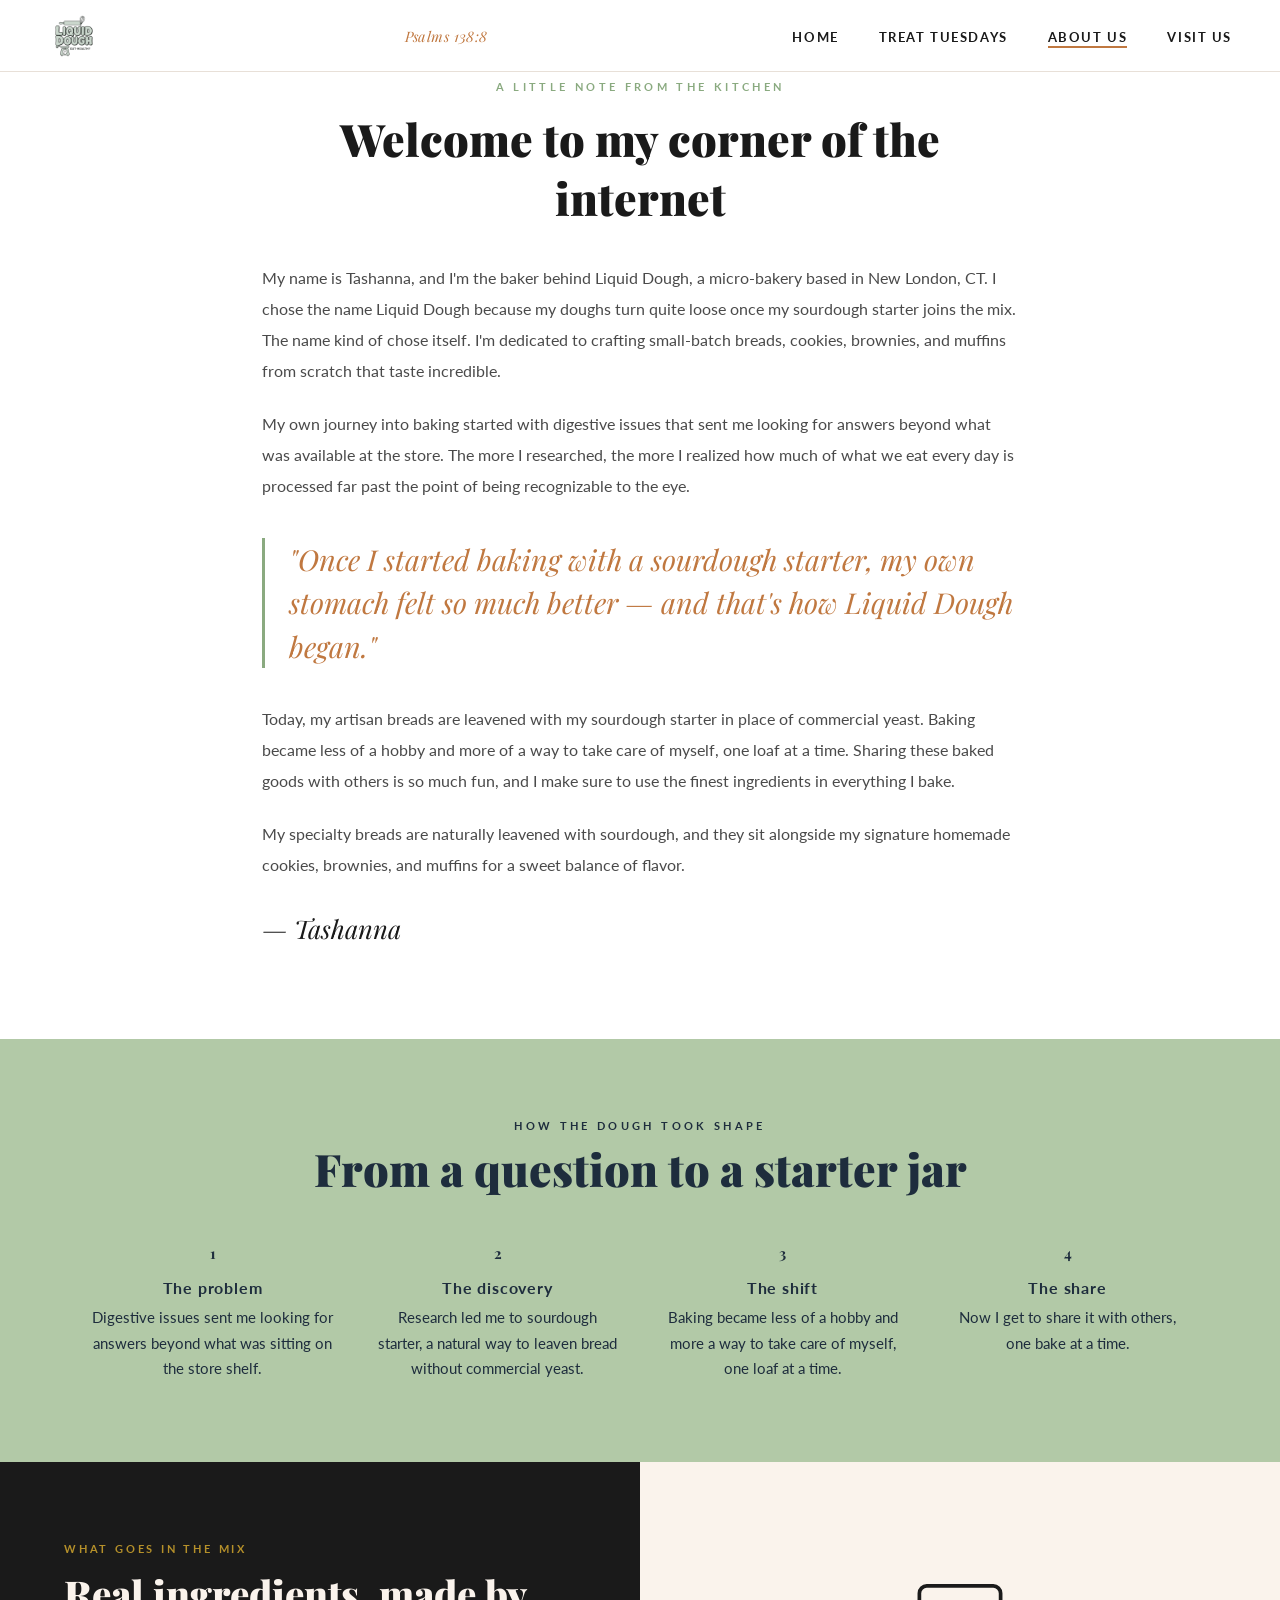
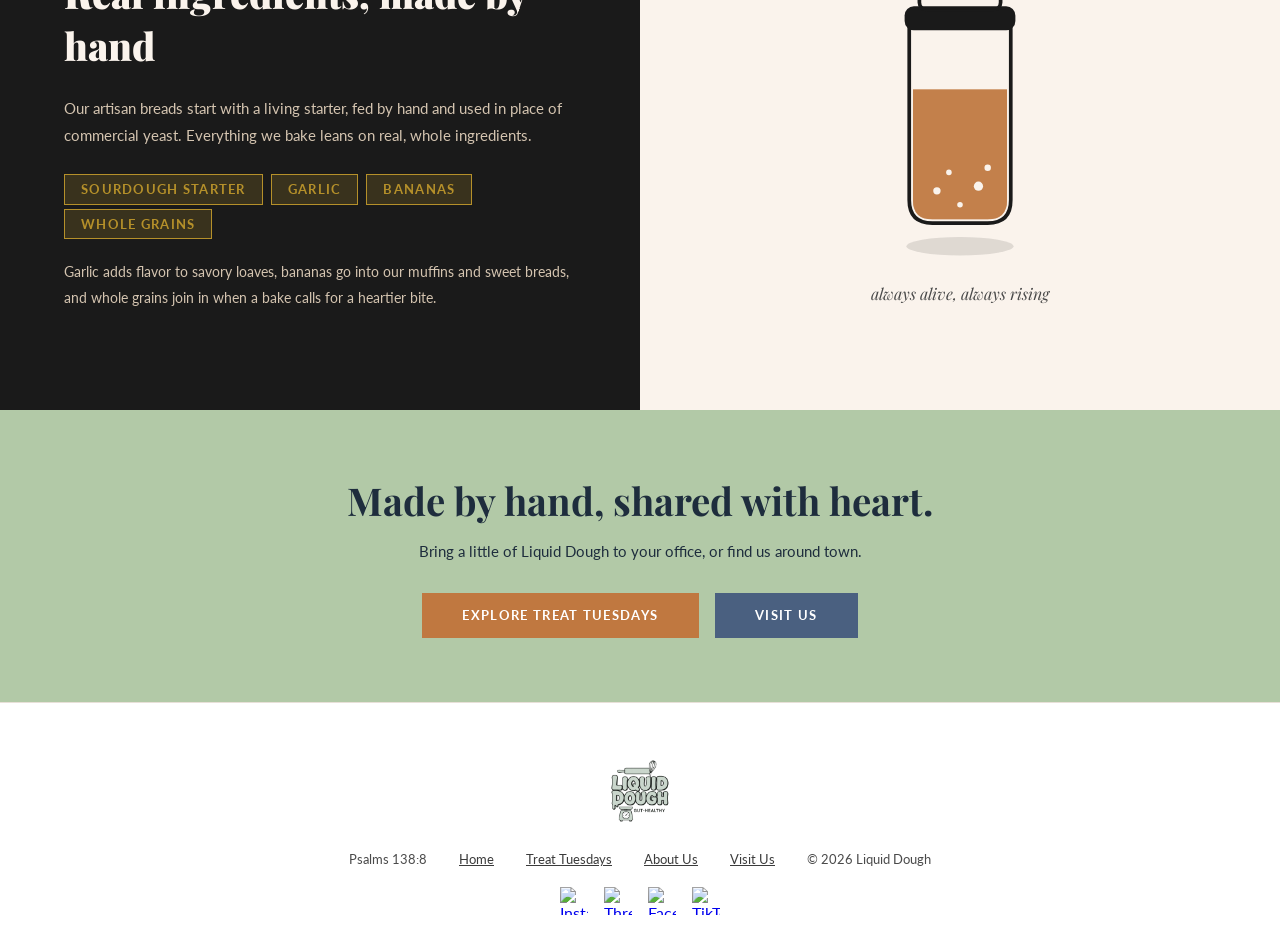
==== commit 2293c8c3: "Update about.html with favicon and content changes Added favicon and apple-touch-icon links to the h" ====
--- a/about.html
+++ b/about.html
@@ -5,6 +5,9 @@
   <meta name="viewport" content="width=device-width, initial-scale=1.0" />
   <title>About Us | Liquid Dough</title>
   <meta name="description" content="Meet Tashanna, the baker behind Liquid Dough, a small-batch micro-bakery in New London, CT." />
+
+  <link rel="icon" type="image/png" href="Liquid%20D%20LOGO.png" />
+  <link rel="apple-touch-icon" href="Liquid%20D%20LOGO.png" />
 
   <!-- Google Fonts -->
   <link rel="preconnect" href="https://fonts.googleapis.com">
@@ -32,25 +35,8 @@
   </nav>
 
 
-  <!-- HERO -->
-  <section class="about-hero">
-    <div class="about-hero-img">
-      <!-- Placeholder photo: swap for your own -->
-      <img src="https://images.unsplash.com/photo-1620429196249-d524581e605f?q=80&amp;w=1200&amp;auto=format&amp;fit=crop" alt="Placeholder: sourdough starter in a glass jar" />
-    </div>
-    <div class="about-hero-text">
-      <span class="tag-label">Psalms 138:8</span>
-      <h1>Hello, I'm Tashanna.</h1>
-      <p>
-        The hands behind Liquid Dough, a micro-bakery currently baking its way
-        through New London, CT, one loaf at a time.
-      </p>
-    </div>
-  </section>
-
-
-  <!-- STORY -->
-  <section class="story">
+<!-- STORY -->
+  <section class="story first">
     <span class="tag-label reveal">A little note from the kitchen</span>
     <h2 class="reveal">Welcome to my corner of the internet</h2>
 
--- a/styles/extras.css
+++ b/styles/extras.css
@@ -0,0 +1,193 @@
+/* ============================================================
+   LIQUID DOUGH — extras.css
+   New sections and pages (Treat Tuesdays, new About page).
+   Uses the variables and fonts from main.css. Load it AFTER main.css.
+   ============================================================ */
+
+/* ── SHARED ── */
+.section-head { text-align: center; max-width: 720px; margin: 0 auto 3rem; }
+.section-head .tag-label { margin-bottom: .75rem; }
+.section-head h2 {
+  font-family: 'Playfair Display', serif;
+  font-size: clamp(1.8rem, 3.5vw, 3rem);
+  font-weight: 900; line-height: 1.1;
+  color: var(--dark); margin-bottom: .75rem;
+}
+.section-head p { color: var(--mid-gray); line-height: 1.8; font-size: 1rem; }
+.on-sage .section-head h2,
+.on-sage .section-head p,
+.on-sage .tag-label { color: var(--navy); }
+
+.hero-actions { display: flex; gap: 1rem; justify-content: center; flex-wrap: wrap; }
+button.btn-rust { cursor: pointer; font-family: 'Lato', sans-serif; }
+
+/* ── TREAT TUESDAYS: HOMEPAGE SECTION ── */
+.treat-section { background: var(--cream); padding: 5rem 4rem; text-align: center; }
+.treat-kicker {
+  display: block; font-size: .7rem; font-weight: 700; letter-spacing: .3em;
+  text-transform: uppercase; color: var(--sage-dark); margin-bottom: .75rem;
+}
+.treat-section h2 {
+  font-family: 'Playfair Display', serif;
+  font-size: clamp(2rem, 4vw, 3.4rem); font-weight: 900; line-height: 1.1; margin-bottom: .75rem;
+}
+.treat-intro { max-width: 560px; margin: 0 auto 2.5rem; line-height: 1.8; color: var(--mid-gray); }
+.treat-grid {
+  display: grid; grid-template-columns: repeat(3, 1fr); gap: 1.5rem;
+  max-width: 1100px; margin: 0 auto 2rem; text-align: left;
+}
+.treat-card { background: var(--white); border: 1px solid #e8e0d8; padding: 2rem; }
+.treat-card h3 { font-family: 'Playfair Display', serif; font-size: 1.3rem; font-weight: 900; margin-bottom: .6rem; }
+.treat-card p { font-size: .95rem; line-height: 1.75; color: var(--mid-gray); }
+.treat-menu {
+  font-family: 'Playfair Display', serif; font-style: italic;
+  color: var(--mid-gray); margin-bottom: 1.75rem;
+}
+
+/* ── TREAT TUESDAYS PAGE ── */
+.treat-hero {
+  margin-top: 72px; background: var(--cream); text-align: center;
+  padding: 6rem 2rem 5rem;
+  display: flex; flex-direction: column; align-items: center;
+  perspective: 1400px; overflow: hidden;
+}
+.treat-hero .hero-title { font-size: clamp(3.5rem, 12vw, 11rem); margin-bottom: 1.5rem; }
+.treat-hero .hero-body { max-width: 540px; }
+
+.steps-section { background: var(--sage); padding: 5rem 4rem; text-align: center; }
+.steps-grid {
+  display: grid; grid-template-columns: repeat(3, 1fr); gap: 2.5rem;
+  max-width: 1000px; margin: 0 auto;
+}
+.steps-grid.four { grid-template-columns: repeat(4, 1fr); max-width: 1100px; }
+.step-num {
+  font-family: 'Playfair Display', serif;
+  font-size: clamp(3rem, 5vw, 4.5rem); font-weight: 700;
+  color: var(--navy); line-height: 1; margin-bottom: .7rem;
+}
+.step h3 { font-size: 1rem; font-weight: 700; color: var(--navy); margin-bottom: .5rem; letter-spacing: .05em; }
+.step p { font-size: .92rem; line-height: 1.75; color: var(--navy); }
+
+.offers-section { background: var(--cream); padding: 5rem 4rem; }
+.offers-grid {
+  display: grid; grid-template-columns: repeat(2, 1fr); gap: 1.5rem;
+  max-width: 1100px; margin: 0 auto;
+}
+.offer-card { background: var(--white); border: 1px solid #e8e0d8; padding: 2.25rem; }
+.offer-card.feature { background: var(--navy); border-color: var(--navy); color: #fff; }
+.offer-tag {
+  display: inline-block; font-size: .68rem; font-weight: 700; letter-spacing: .22em;
+  text-transform: uppercase; color: var(--caramel); margin-bottom: .9rem;
+}
+.offer-card.feature .offer-tag { color: var(--yellow); }
+.offer-card h3 {
+  font-family: 'Playfair Display', serif; font-size: 1.6rem; font-weight: 900;
+  line-height: 1.15; margin-bottom: .75rem;
+}
+.offer-card p { font-size: .95rem; line-height: 1.75; color: var(--mid-gray); margin-bottom: 1.1rem; }
+.offer-card.feature p { color: #d6dde6; }
+.size-pills { list-style: none; display: flex; gap: .5rem; flex-wrap: wrap; }
+.size-pills li {
+  font-size: .72rem; font-weight: 700; letter-spacing: .1em; text-transform: uppercase;
+  padding: .4rem .9rem; border: 1px solid currentColor;
+}
+
+.menu-section { background: var(--white); padding: 5rem 4rem; }
+.menu-grid {
+  display: grid; grid-template-columns: repeat(3, 1fr); gap: 1.5rem;
+  max-width: 1100px; margin: 0 auto;
+}
+.menu-col { background: var(--cream); border: 1px solid #e8e0d8; padding: 2rem; }
+.menu-col h3 { font-family: 'Playfair Display', serif; font-size: 1.4rem; font-weight: 900; margin-bottom: .4rem; }
+.menu-note { font-size: .85rem; color: var(--mid-gray); line-height: 1.5; margin-bottom: .5rem; }
+.menu-col ul { list-style: none; margin-top: .75rem; }
+.menu-col li { padding: .7rem 0; border-bottom: 1px solid #e8d5b7; font-size: .98rem; }
+.menu-col li:last-child { border-bottom: 0; }
+.nut {
+  display: inline-block; margin-left: .5rem; font-size: .62rem; font-weight: 700;
+  letter-spacing: .12em; text-transform: uppercase; color: var(--caramel);
+}
+.menu-col.soon { background: transparent; border-style: dashed; }
+.menu-col li.slot { color: var(--mid-gray); font-style: italic; }
+.nutfree {
+  max-width: 1100px; margin: 1.5rem auto 0; padding: 1.1rem 1.5rem;
+  background: var(--sage); color: var(--navy); font-size: .95rem; line-height: 1.6;
+}
+
+.perks-section { background: var(--sage); padding: 5rem 4rem; }
+.tiers { display: grid; grid-template-columns: repeat(4, 1fr); max-width: 1100px; margin: 0 auto; }
+.tier { padding: 0 1.75rem; border-left: 1px solid rgba(30, 45, 61, .25); }
+.tier:first-child { border-left: 0; padding-left: 0; }
+.tier h3 { font-size: .75rem; font-weight: 700; letter-spacing: .2em; text-transform: uppercase; color: var(--navy); margin-bottom: .6rem; }
+.tier .what { font-family: 'Playfair Display', serif; font-size: 1.25rem; font-weight: 700; color: var(--navy); line-height: 1.25; margin-bottom: .6rem; }
+.tier p { font-size: .9rem; line-height: 1.7; color: var(--navy); }
+
+.inquire-section { background: var(--cream); padding: 5rem 4rem; }
+.inquire-grid {
+  display: grid; grid-template-columns: .9fr 1.1fr; gap: 3rem;
+  max-width: 1100px; margin: 0 auto; align-items: start;
+}
+.inquire-grid .section-head { text-align: left; margin: 0; }
+.quote-form { background: var(--white); border: 1px solid #e8e0d8; padding: 2rem; display: grid; gap: 1rem; }
+.form-row { display: grid; grid-template-columns: 1fr 1fr; gap: 1rem; }
+.quote-form label { display: grid; gap: .4rem; font-size: .78rem; font-weight: 700; letter-spacing: .06em; text-transform: uppercase; color: var(--mid-gray); }
+.quote-form input, .quote-form select, .quote-form textarea {
+  font-family: 'Lato', sans-serif; font-size: .95rem; padding: .75rem .85rem;
+  border: 1px solid #d9cfc4; background: #fff; color: var(--dark);
+  text-transform: none; letter-spacing: 0; font-weight: 400;
+}
+.quote-form input:focus, .quote-form select:focus, .quote-form textarea:focus {
+  outline: 2px solid var(--sage-dark); outline-offset: 1px;
+}
+.quote-form textarea { min-height: 100px; resize: vertical; }
+.form-fine { font-size: .8rem; color: var(--mid-gray); }
+
+/* ── ABOUT PAGE (new) ── */
+.story { max-width: 820px; margin: 0 auto; padding: 5rem 2rem 4rem; }
+.story .tag-label { text-align: center; }
+.story h2 {
+  font-family: 'Playfair Display', serif; font-size: clamp(1.8rem, 3.5vw, 2.8rem);
+  font-weight: 900; text-align: center; margin-bottom: 2.25rem;
+}
+.story p { font-size: 1.02rem; line-height: 1.9; color: var(--mid-gray); margin-bottom: 1.4rem; }
+.story .pull {
+  font-family: 'Playfair Display', serif; font-style: italic;
+  font-size: clamp(1.3rem, 2.4vw, 1.8rem); line-height: 1.5; color: var(--caramel);
+  border-left: 3px solid var(--sage-dark); padding-left: 1.5rem; margin: 2.25rem 0;
+}
+.story .signature { font-family: 'Playfair Display', serif; font-style: italic; font-size: 1.6rem; color: var(--dark); margin-top: 1rem; }
+
+.starter-img.jar {
+  background: var(--cream); display: flex; flex-direction: column;
+  align-items: center; justify-content: center; padding: 3rem 2rem;
+}
+.jar-caption { font-family: 'Playfair Display', serif; font-style: italic; color: var(--mid-gray); margin-top: 1rem; }
+.starter-text .ingredient-note { font-size: .88rem; }
+@keyframes jarRise { 0%, 100% { transform: translateY(0); } 50% { transform: translateY(-6px); } }
+@keyframes bubbleUp {
+  0%   { transform: translateY(0) scale(.6); opacity: 0; }
+  15%  { opacity: .9; }
+  85%  { opacity: .5; }
+  100% { transform: translateY(-120px) scale(1.15); opacity: 0; }
+}
+.jar-liquid { animation: jarRise 5s ease-in-out infinite; transform-origin: center bottom; }
+.bubble { animation: bubbleUp linear infinite; }
+@media (prefers-reduced-motion: reduce) {
+  .jar-liquid, .bubble { animation: none !important; }
+}
+
+/* ── RESPONSIVE ── */
+@media (max-width: 900px) {
+  .treat-section, .steps-section, .offers-section, .menu-section,
+  .perks-section, .inquire-section { padding: 3.5rem 1.5rem; }
+  .treat-grid, .steps-grid, .steps-grid.four, .offers-grid,
+  .menu-grid, .inquire-grid { grid-template-columns: 1fr; }
+  .tiers { grid-template-columns: 1fr 1fr; row-gap: 2rem; }
+  .tier:nth-child(3) { border-left: 0; padding-left: 0; }
+  .inquire-grid .section-head { text-align: center; }
+}
+@media (max-width: 560px) {
+  .tiers { grid-template-columns: 1fr; }
+  .tier { border-left: 0; padding: 0; }
+  .form-row { grid-template-columns: 1fr; }
+}
